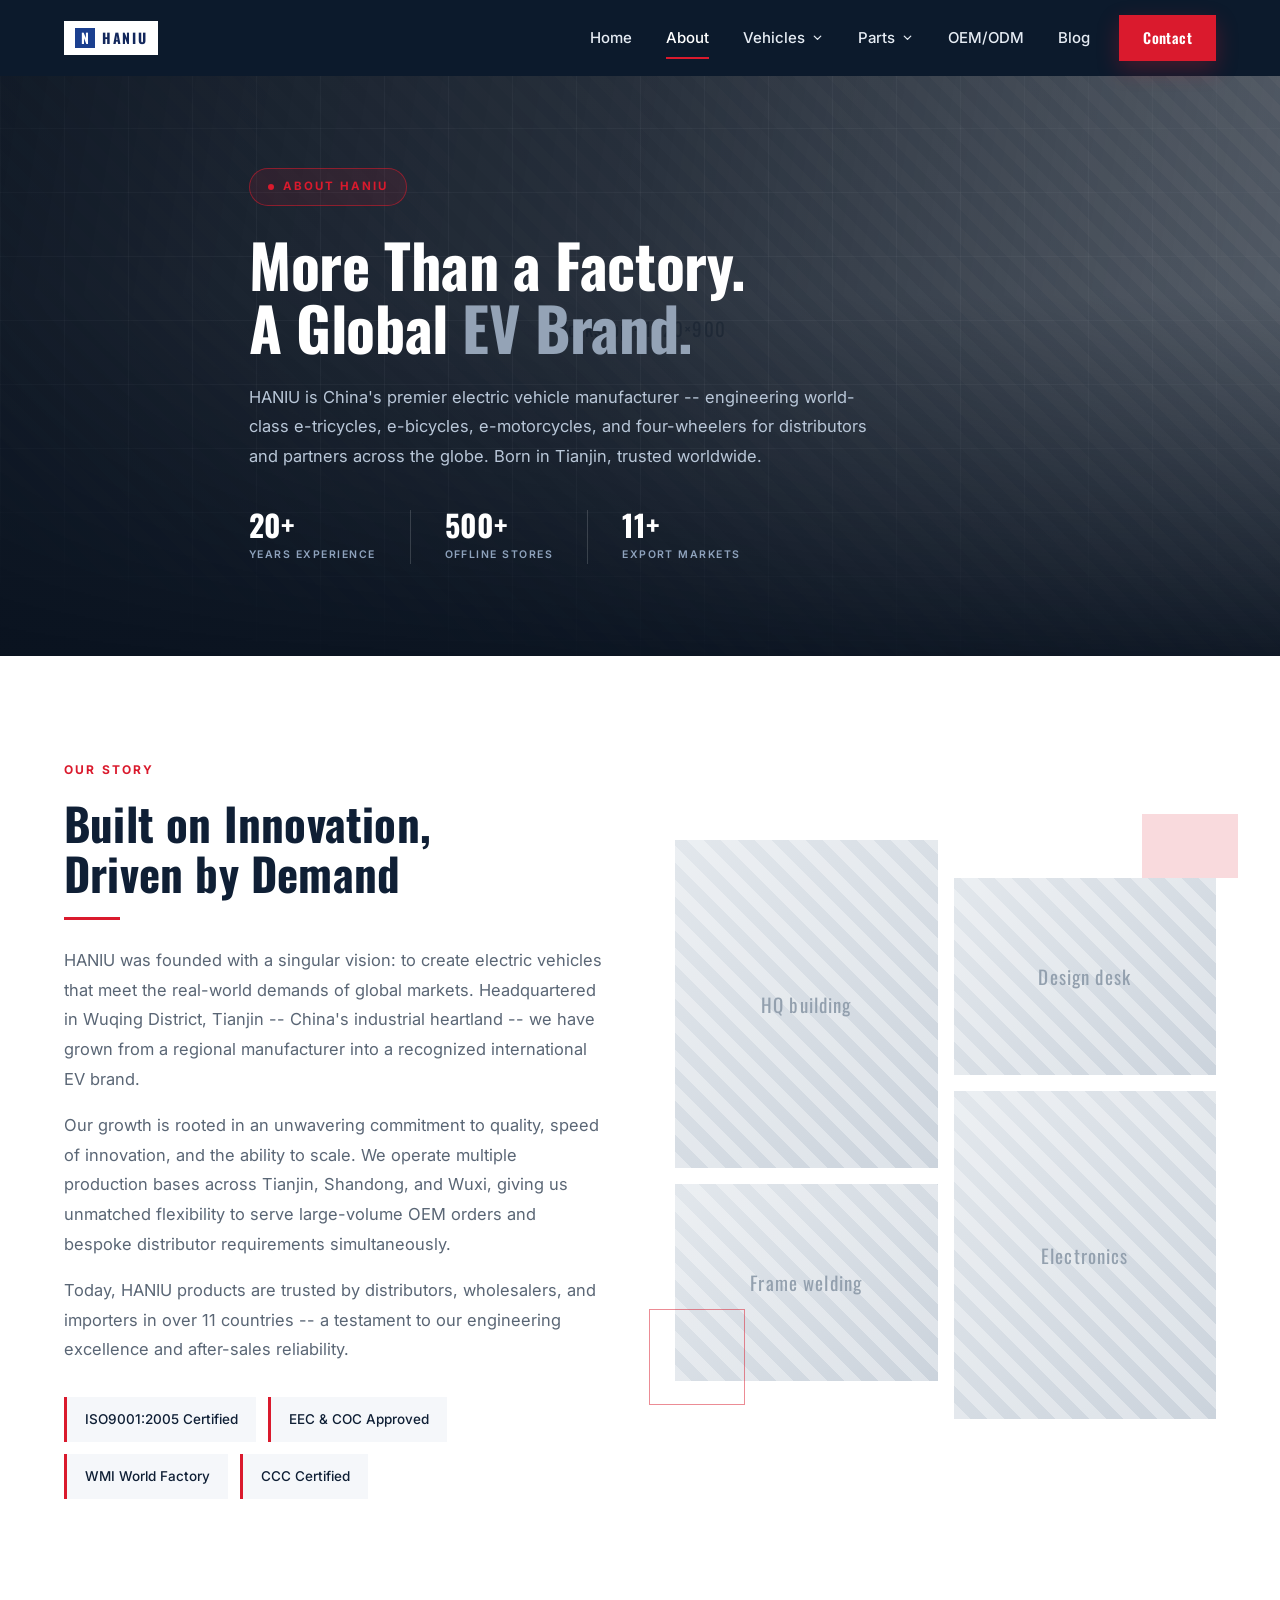
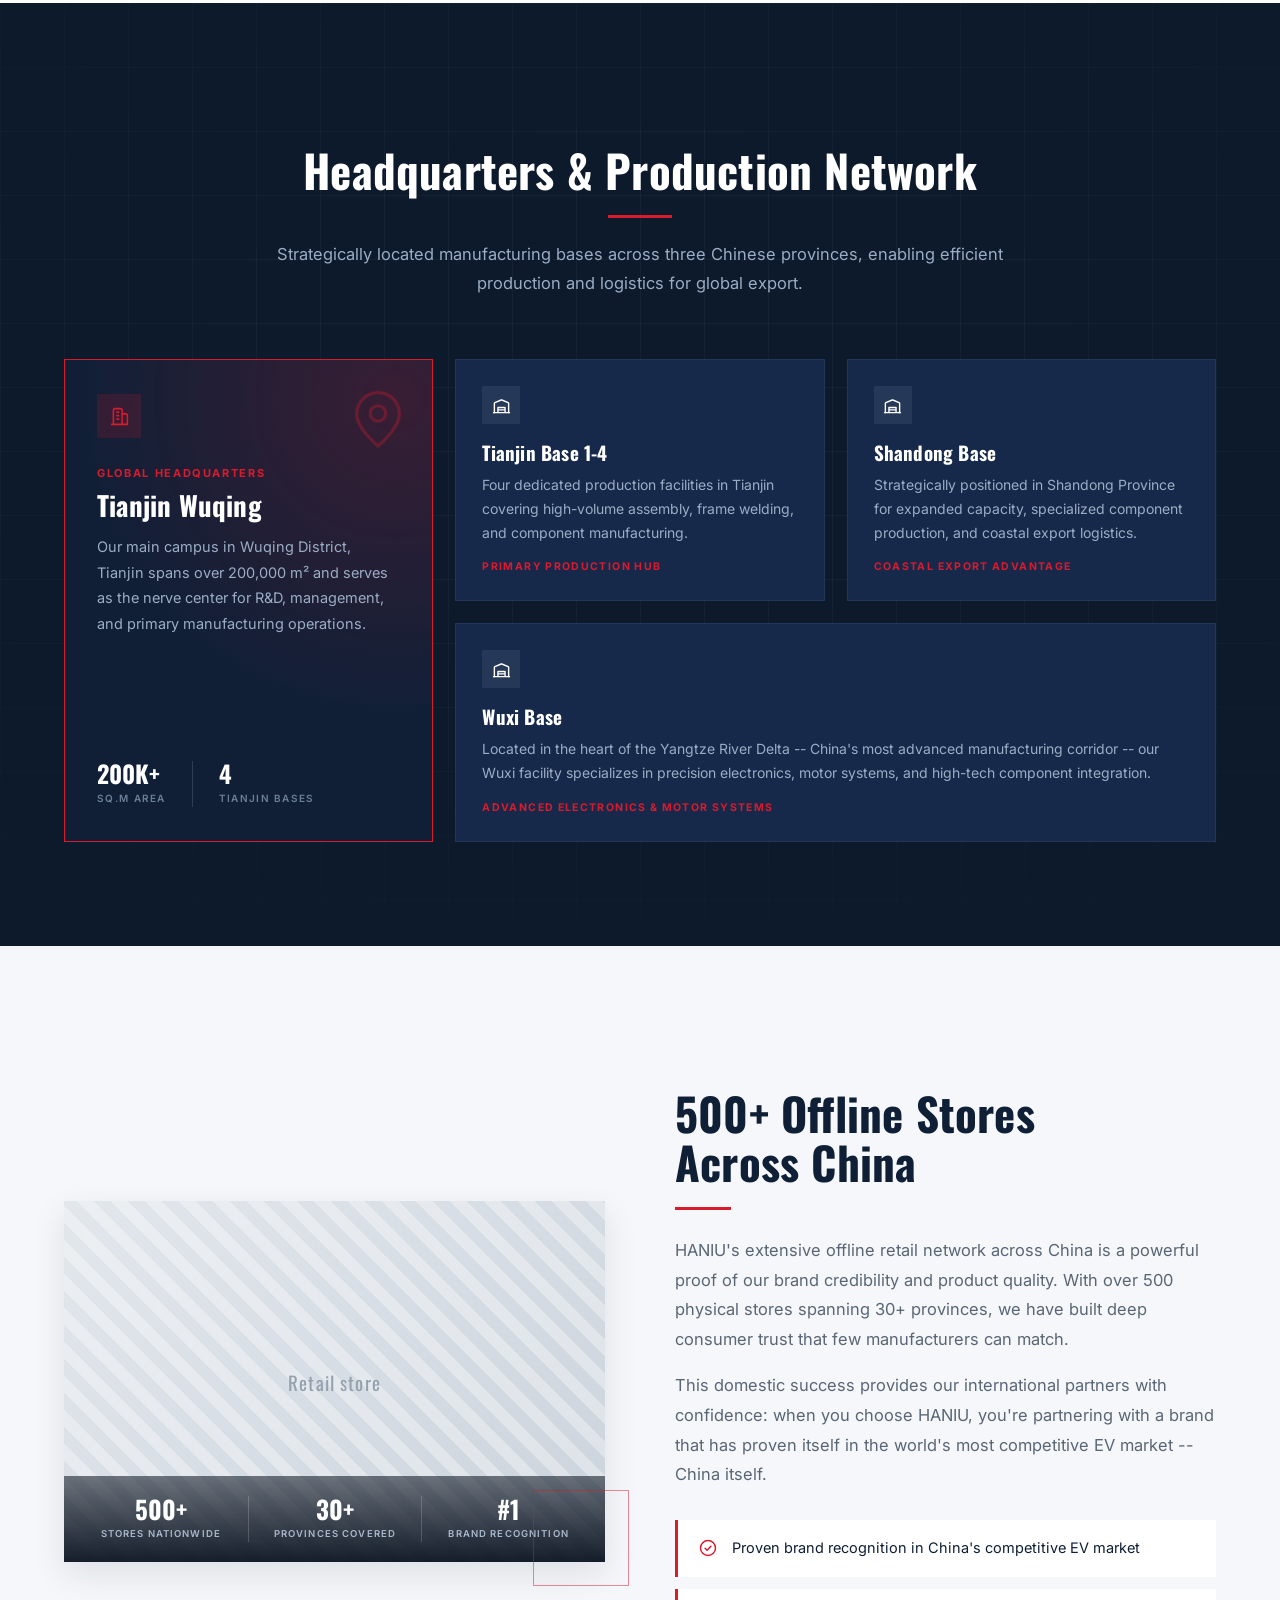
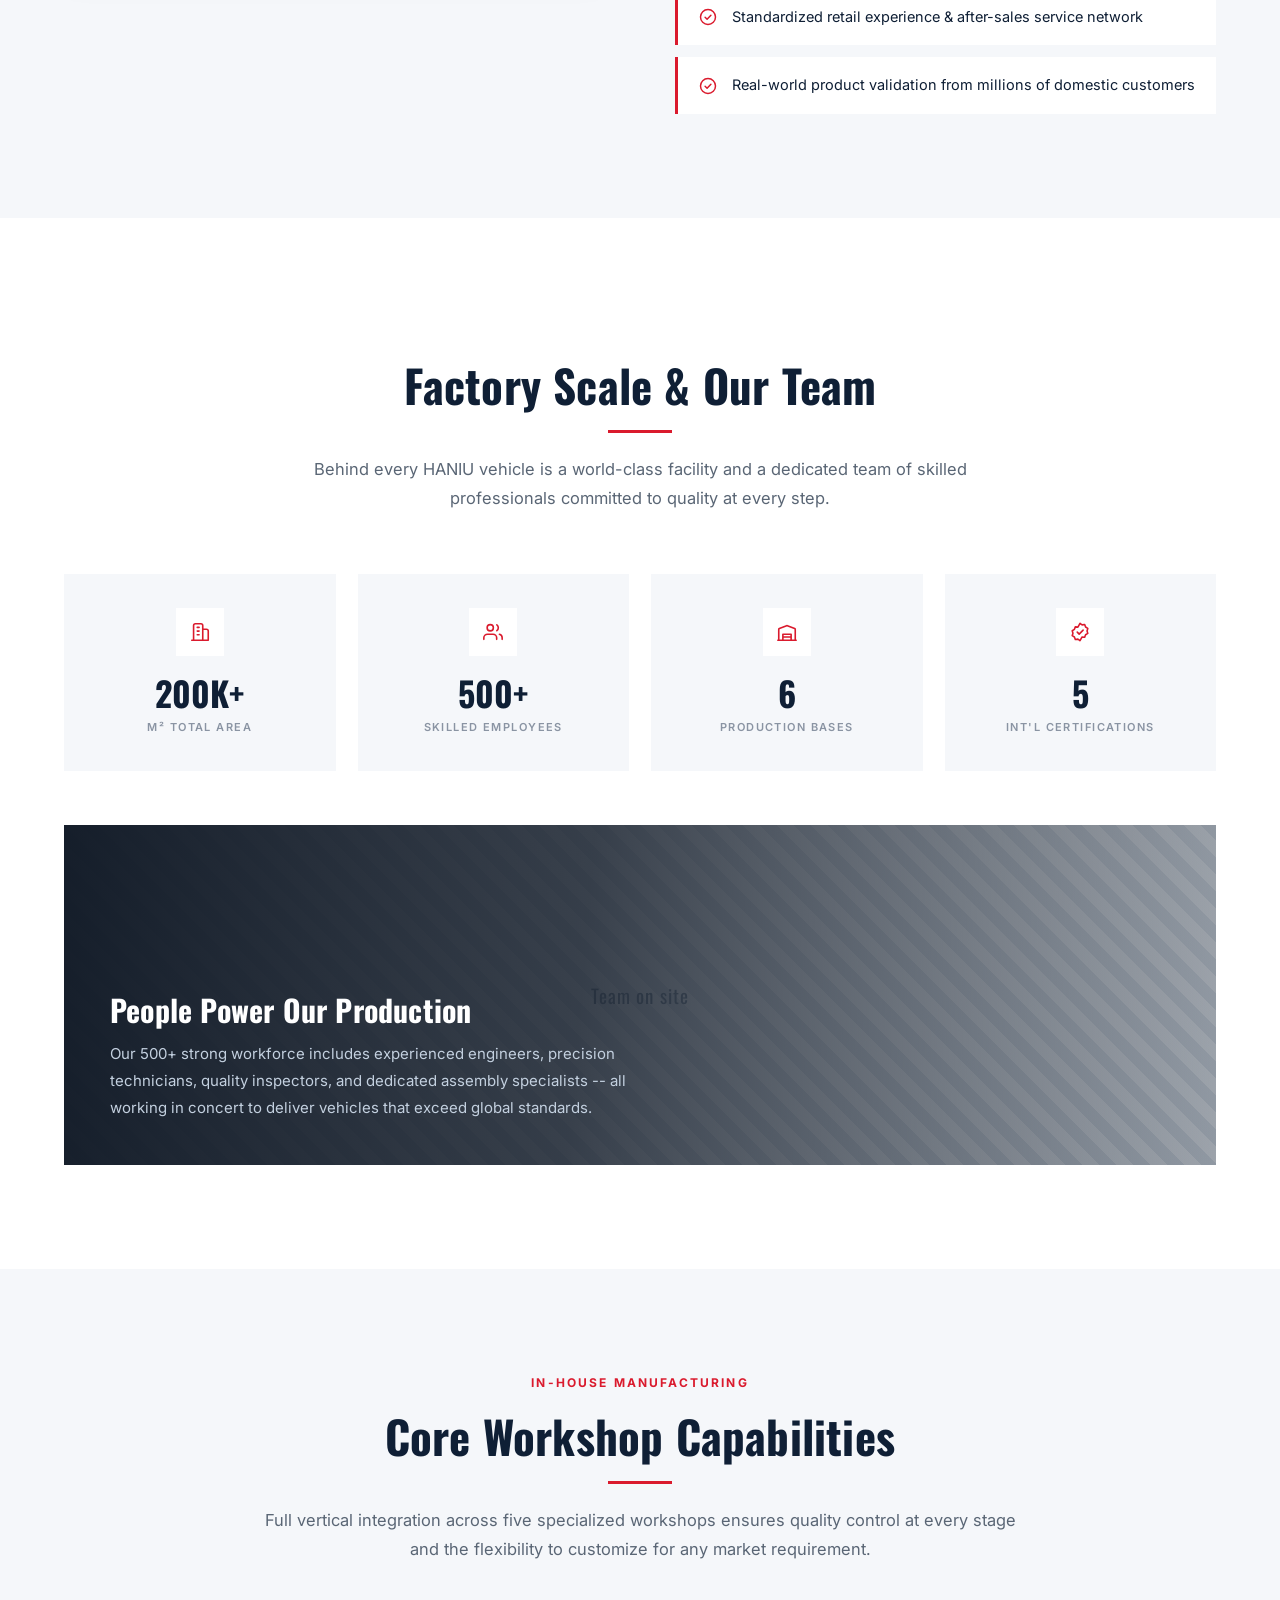
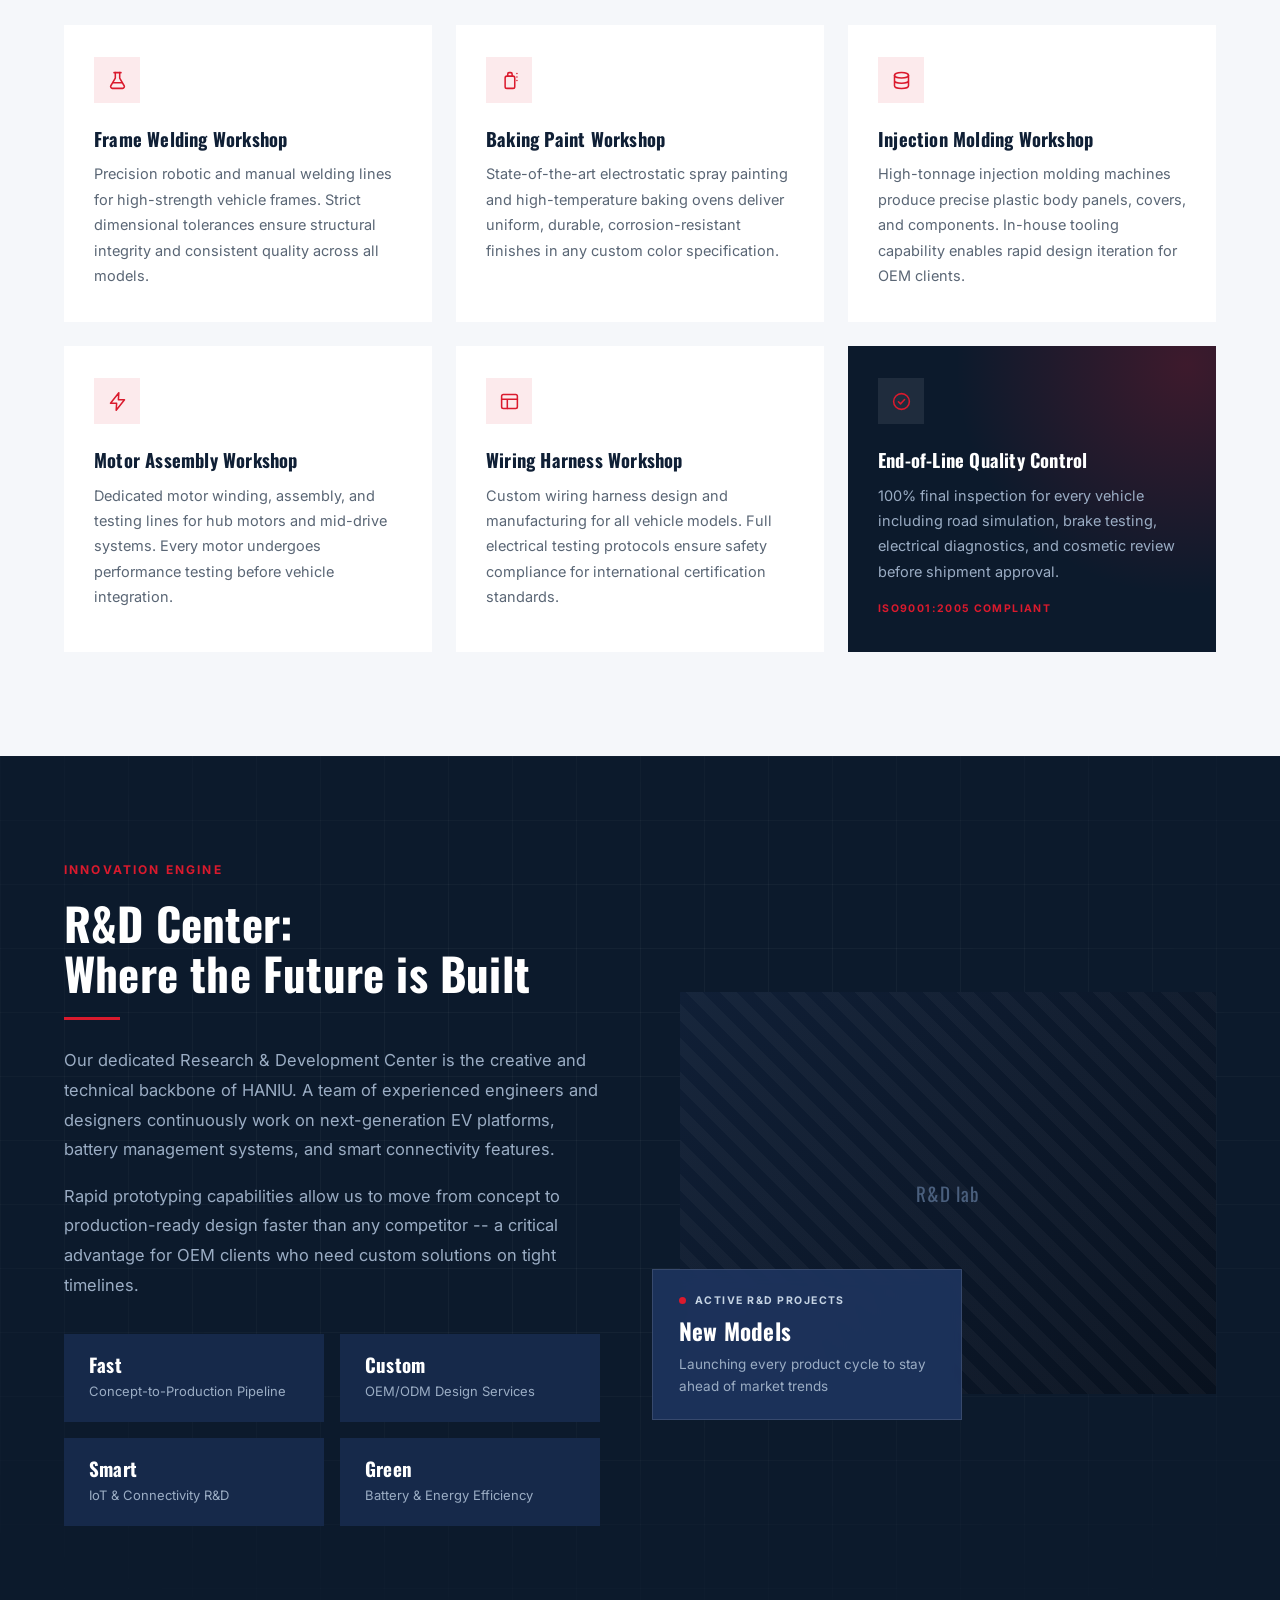
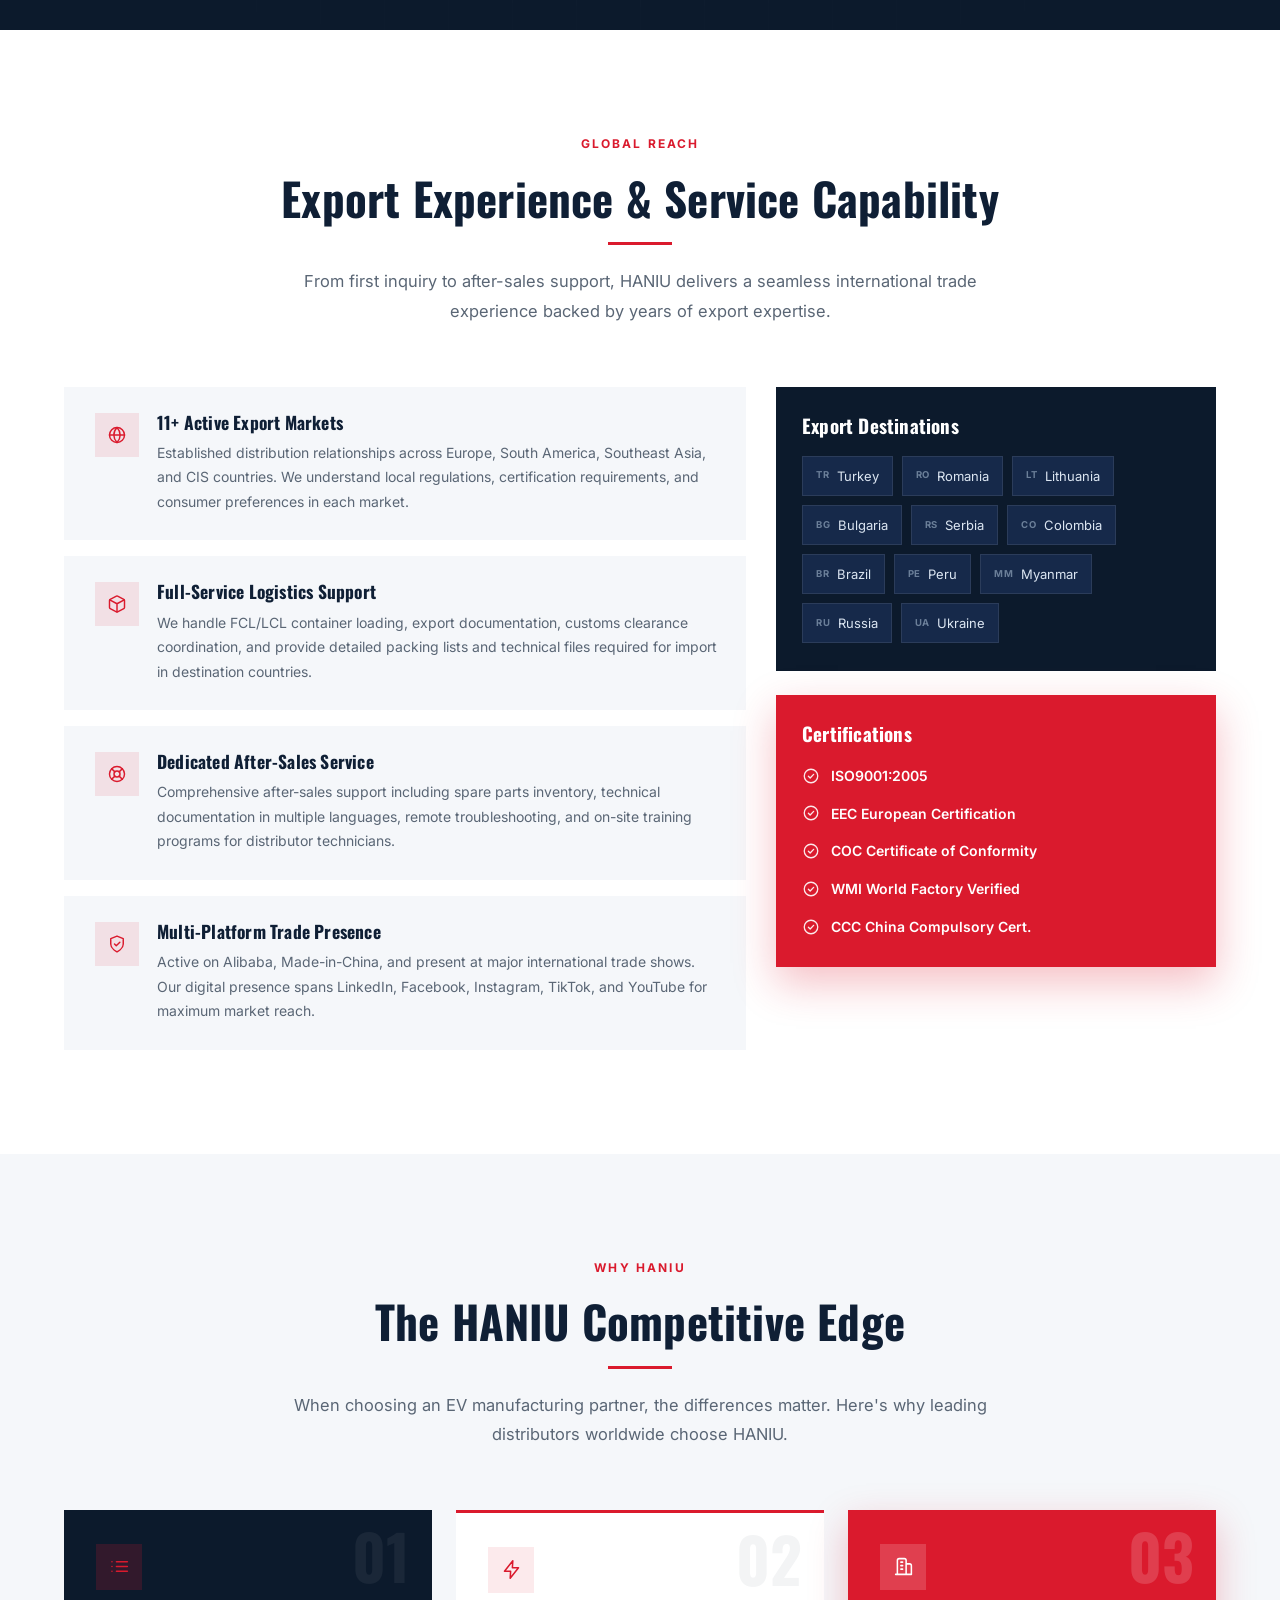
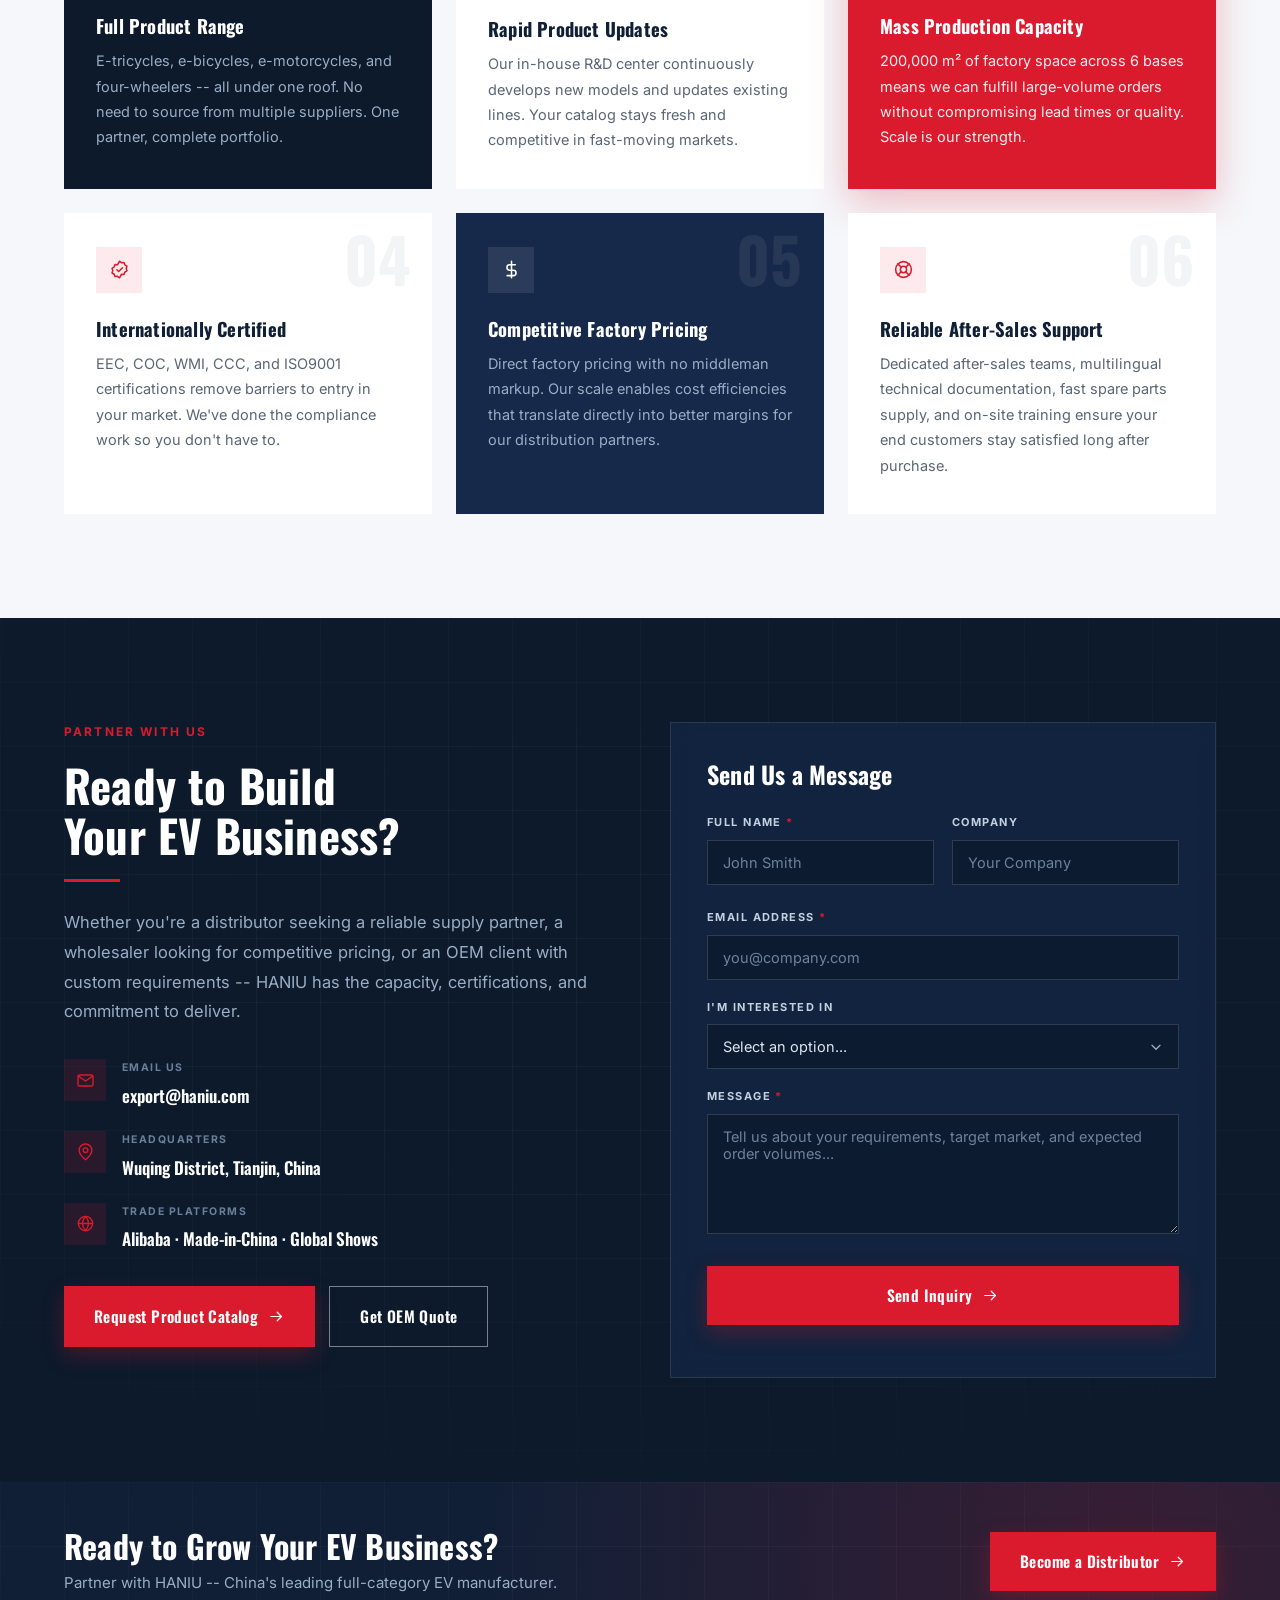
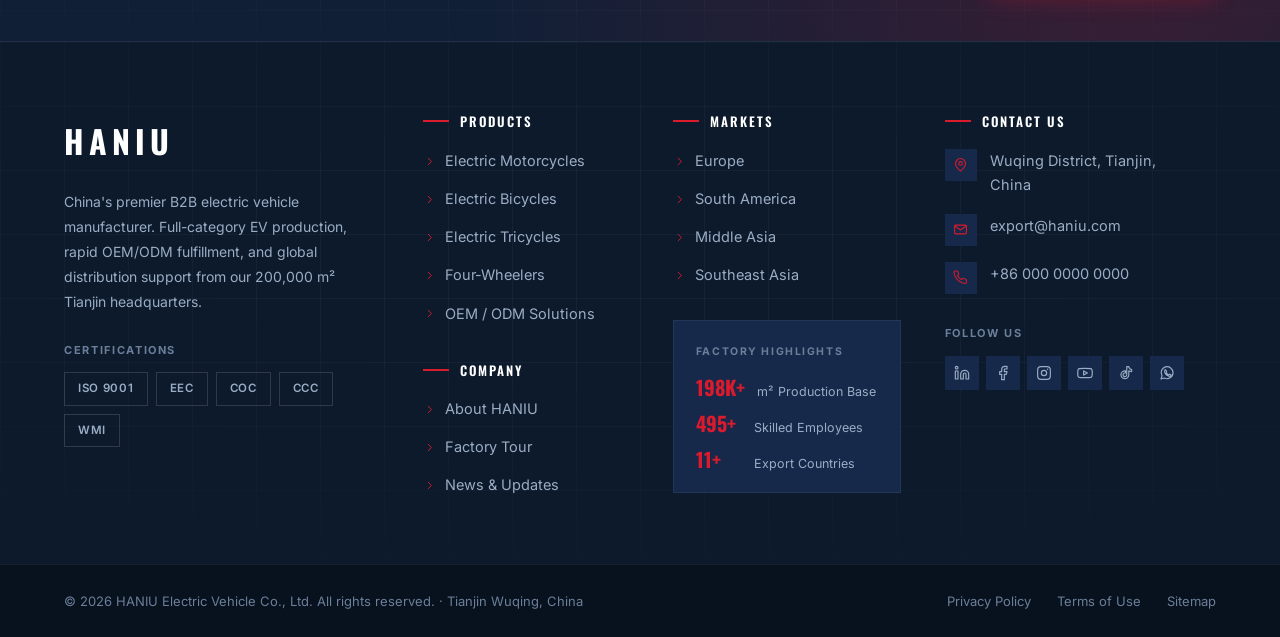
==== about-us.html @ 76b6b8aa "Add About page and link it from the home page Builds about-us.html from the reference: compact page " ====
<!DOCTYPE html>
<html lang="en">
<head>
<meta charset="UTF-8">
<meta name="viewport" content="width=device-width, initial-scale=1.0">
<title>About | HANIU Electric Tricycles &amp; Ebicycles Factory in China</title>
<meta name="description" content="HANIU is China's premier electric vehicle manufacturer — 200,000m² Tianjin headquarters, six production bases, 500+ offline stores and export to 11+ countries.">
<link rel="preconnect" href="https://fonts.googleapis.com">
<link rel="preconnect" href="https://fonts.gstatic.com" crossorigin>
<link href="https://fonts.googleapis.com/css2?family=Oswald:wght@400;500;600;700&family=Inter:wght@400;500;600;700&display=swap" rel="stylesheet">
<link rel="stylesheet" href="assets/css/style.css">
<link rel="stylesheet" href="assets/css/about.css">
</head>
<body>

<!-- ============================================================
     SVG ICON SPRITE  (kept identical to index.html)
     ============================================================ -->
<svg class="svg-sprite" aria-hidden="true" focusable="false">
  <defs>
    <symbol id="i-building" viewBox="0 0 24 24"><path d="M3 21h18M5 21V5a2 2 0 0 1 2-2h6a2 2 0 0 1 2 2v16M15 21V9h4a2 2 0 0 1 2 2v10M9 7h2M9 11h2M9 15h2"/></symbol>
    <symbol id="i-globe" viewBox="0 0 24 24"><circle cx="12" cy="12" r="9"/><path d="M3 12h18M12 3c2.5 2.7 3.8 5.8 3.8 9S14.5 18.3 12 21c-2.5-2.7-3.8-5.8-3.8-9S9.5 5.7 12 3z"/></symbol>
    <symbol id="i-check-badge" viewBox="0 0 24 24"><path d="M12 2.5l2.3 1.7 2.8-.3 1 2.7 2.4 1.5-.8 2.7.8 2.7-2.4 1.5-1 2.7-2.8-.3L12 21.5l-2.3-1.7-2.8.3-1-2.7L3.5 16l.8-2.7-.8-2.7 2.4-1.5 1-2.7 2.8.3z"/><path d="M9 12.2l2.1 2.1L15.4 10"/></symbol>
    <symbol id="i-users" viewBox="0 0 24 24"><path d="M16 20v-1.6a4 4 0 0 0-4-4H6a4 4 0 0 0-4 4V20"/><circle cx="9" cy="7.4" r="3.4"/><path d="M22 20v-1.6a4 4 0 0 0-3-3.9M16.2 4.2a4 4 0 0 1 0 6.4"/></symbol>
    <symbol id="i-pin" viewBox="0 0 24 24"><path d="M20 10.5c0 5.5-8 12-8 12s-8-6.5-8-12a8 8 0 1 1 16 0z"/><circle cx="12" cy="10.3" r="2.9"/></symbol>
    <symbol id="i-cart" viewBox="0 0 24 24"><circle cx="9" cy="20" r="1.4"/><circle cx="18" cy="20" r="1.4"/><path d="M2 3h3l2.6 12.1a2 2 0 0 0 2 1.6h8.2a2 2 0 0 0 2-1.55L21.5 8H6"/></symbol>
    <symbol id="i-check-circle" viewBox="0 0 24 24"><circle cx="12" cy="12" r="9"/><path d="M8.5 12.3l2.4 2.4 4.6-4.9"/></symbol>
    <symbol id="i-arrow-right" viewBox="0 0 24 24"><path d="M4 12h15M13 6l6 6-6 6"/></symbol>
    <symbol id="i-arrow-up" viewBox="0 0 24 24"><path d="M12 20V5M6 11l6-6 6 6"/></symbol>
    <symbol id="i-chevron-down" viewBox="0 0 24 24"><path d="M6 9.5l6 6 6-6"/></symbol>
    <symbol id="i-chevron-right" viewBox="0 0 24 24"><path d="M9.5 6l6 6-6 6"/></symbol>
    <symbol id="i-sliders" viewBox="0 0 24 24"><path d="M6 21V15M6 11V3M12 21v-9M12 8V3M18 21v-5M18 12V3M3 15h6M9 8h6M15 16h6"/></symbol>
    <symbol id="i-spray" viewBox="0 0 24 24"><path d="M9 21h7a2 2 0 0 0 2-2V9a2 2 0 0 0-2-2H9a2 2 0 0 0-2 2v10a2 2 0 0 0 2 2zM10 7V4.5A1.5 1.5 0 0 1 11.5 3h2A1.5 1.5 0 0 1 15 4.5V7"/><path d="M20.5 4v.01M20.5 8v.01M20.5 12v.01"/></symbol>
    <symbol id="i-flask" viewBox="0 0 24 24"><path d="M9.5 3v6.2L4.4 18a2 2 0 0 0 1.7 3h11.8a2 2 0 0 0 1.7-3l-5.1-8.8V3"/><path d="M8 3h8M7 14.5h10"/></symbol>
    <symbol id="i-gear" viewBox="0 0 24 24"><circle cx="12" cy="12" r="3.2"/><path d="M19.4 14.5a1.7 1.7 0 0 0 .34 1.87l.06.06a2 2 0 1 1-2.83 2.83l-.06-.06a1.7 1.7 0 0 0-1.87-.34 1.7 1.7 0 0 0-1 1.56V21a2 2 0 1 1-4 0v-.1a1.7 1.7 0 0 0-1.1-1.55 1.7 1.7 0 0 0-1.87.34l-.06.06a2 2 0 1 1-2.83-2.83l.06-.06a1.7 1.7 0 0 0 .34-1.87 1.7 1.7 0 0 0-1.56-1H3a2 2 0 1 1 0-4h.1a1.7 1.7 0 0 0 1.55-1.1 1.7 1.7 0 0 0-.34-1.87l-.06-.06a2 2 0 1 1 2.83-2.83l.06.06a1.7 1.7 0 0 0 1.87.34H9a1.7 1.7 0 0 0 1-1.56V3a2 2 0 1 1 4 0v.1a1.7 1.7 0 0 0 1 1.56 1.7 1.7 0 0 0 1.87-.34l.06-.06a2 2 0 1 1 2.83 2.83l-.06.06a1.7 1.7 0 0 0-.34 1.87V9a1.7 1.7 0 0 0 1.56 1H21a2 2 0 1 1 0 4h-.1a1.7 1.7 0 0 0-1.5 1.1z"/></symbol>
    <symbol id="i-bolt" viewBox="0 0 24 24"><path d="M13.5 2L4 14h7l-.5 8L20 10h-7l.5-8z"/></symbol>
    <symbol id="i-grid" viewBox="0 0 24 24"><rect x="3" y="3" width="7.5" height="7.5" rx="1.5"/><rect x="13.5" y="3" width="7.5" height="7.5" rx="1.5"/><rect x="3" y="13.5" width="7.5" height="7.5" rx="1.5"/><rect x="13.5" y="13.5" width="7.5" height="7.5" rx="1.5"/></symbol>
    <symbol id="i-lifebuoy" viewBox="0 0 24 24"><circle cx="12" cy="12" r="9"/><circle cx="12" cy="12" r="3.6"/><path d="M5.6 5.6l3.85 3.85M14.55 14.55l3.85 3.85M18.4 5.6l-3.85 3.85M9.45 14.55L5.6 18.4"/></symbol>
    <symbol id="i-mail" viewBox="0 0 24 24"><rect x="2.5" y="5" width="19" height="14" rx="2"/><path d="M3 6.5l9 6.2 9-6.2"/></symbol>
    <symbol id="i-phone" viewBox="0 0 24 24"><path d="M21.5 16.9v2.6a2 2 0 0 1-2.2 2 19.8 19.8 0 0 1-8.6-3.1 19.4 19.4 0 0 1-6-6A19.8 19.8 0 0 1 1.6 3.7 2 2 0 0 1 3.6 1.5h2.6a2 2 0 0 1 2 1.7c.13.96.36 1.9.7 2.8a2 2 0 0 1-.45 2.1L7.3 9.3a16 16 0 0 0 6 6l1.2-1.15a2 2 0 0 1 2.1-.45c.9.34 1.84.57 2.8.7a2 2 0 0 1 1.7 2.05z"/></symbol>
    <symbol id="i-clock" viewBox="0 0 24 24"><circle cx="12" cy="12" r="9"/><path d="M12 7v5.2l3.3 2"/></symbol>
    <symbol id="i-menu" viewBox="0 0 24 24"><path d="M3 6h18M3 12h18M3 18h18"/></symbol>
    <symbol id="i-warehouse" viewBox="0 0 24 24"><path d="M3 21V9.2a1 1 0 0 1 .62-.93l8-3.2a1 1 0 0 1 .76 0l8 3.2a1 1 0 0 1 .62.93V21"/><path d="M2 21h20M7.5 21v-6.5h9V21M7.5 17.5h9"/></symbol>
    <symbol id="i-box" viewBox="0 0 24 24"><path d="M21 7.9v8.2a1.6 1.6 0 0 1-.85 1.42l-7.4 3.9a1.6 1.6 0 0 1-1.5 0l-7.4-3.9A1.6 1.6 0 0 1 3 16.1V7.9a1.6 1.6 0 0 1 .85-1.42l7.4-3.9a1.6 1.6 0 0 1 1.5 0l7.4 3.9A1.6 1.6 0 0 1 21 7.9z"/><path d="M3.3 7.1L12 11.7l8.7-4.6M12 21.3V11.7"/></symbol>
    <symbol id="i-shield" viewBox="0 0 24 24"><path d="M12 21.5s7.5-3.6 7.5-9.5V5.6L12 2.5 4.5 5.6V12c0 5.9 7.5 9.5 7.5 9.5z"/><path d="M9 12l2.1 2.1L15.4 9.8"/></symbol>
    <symbol id="i-dollar" viewBox="0 0 24 24"><path d="M12 2.5v19M16.4 6.6H9.9a3.1 3.1 0 0 0 0 6.2h4.2a3.1 3.1 0 0 1 0 6.2H7"/></symbol>
    <symbol id="i-list" viewBox="0 0 24 24"><path d="M8.5 6.5H21M8.5 12H21M8.5 17.5H21M3.4 6.5h.01M3.4 12h.01M3.4 17.5h.01"/></symbol>
    <symbol id="i-cylinder" viewBox="0 0 24 24"><ellipse cx="12" cy="6" rx="8" ry="3.2"/><path d="M4 6v12c0 1.77 3.58 3.2 8 3.2s8-1.43 8-3.2V6M4 12c0 1.77 3.58 3.2 8 3.2s8-1.43 8-3.2"/></symbol>
    <symbol id="i-table" viewBox="0 0 24 24"><rect x="3" y="4" width="18" height="16" rx="2"/><path d="M3 9.5h18M9.5 9.5V20"/></symbol>
    <symbol id="i-linkedin" viewBox="0 0 24 24"><path d="M16 8a6 6 0 0 1 6 6v7h-4v-7a2 2 0 0 0-4 0v7h-4v-7a6 6 0 0 1 6-6z"/><rect x="2" y="9" width="4" height="12"/><circle cx="4" cy="4" r="2"/></symbol>
    <symbol id="i-facebook" viewBox="0 0 24 24"><path d="M18 2h-3a5 5 0 0 0-5 5v3H7v4h3v8h4v-8h3l1-4h-4V7a1 1 0 0 1 1-1h3z"/></symbol>
    <symbol id="i-instagram" viewBox="0 0 24 24"><rect x="2.5" y="2.5" width="19" height="19" rx="5"/><circle cx="12" cy="12" r="4"/><circle cx="17.5" cy="6.5" r="1.1" fill="currentColor" stroke="none"/></symbol>
    <symbol id="i-youtube" viewBox="0 0 24 24"><path d="M22.5 7.4a2.8 2.8 0 0 0-2-2C18.8 5 12 5 12 5s-6.8 0-8.5.4a2.8 2.8 0 0 0-2 2A29 29 0 0 0 1.1 12a29 29 0 0 0 .4 4.6 2.8 2.8 0 0 0 2 2C5.2 19 12 19 12 19s6.8 0 8.5-.4a2.8 2.8 0 0 0 2-2 29 29 0 0 0 .4-4.6 29 29 0 0 0-.4-4.6z"/><path d="M9.9 15.1l5.7-3.1-5.7-3.1z"/></symbol>
    <symbol id="i-tiktok" viewBox="0 0 24 24"><path d="M16.2 2.5c.4 2.5 1.9 4 4.3 4.2v3.1c-1.5.15-2.9-.25-4.3-1.05v5.9a5.9 5.9 0 1 1-5.05-5.85v3.2a2.75 2.75 0 1 0 1.95 2.65V2.5z"/></symbol>
    <symbol id="i-whatsapp" viewBox="0 0 24 24"><path d="M21 11.6a8.9 8.9 0 0 1-13.1 7.85L3 21l1.6-4.75A8.9 8.9 0 1 1 21 11.6z"/><path d="M8.9 8.1c.2-.45.42-.46.6-.47h.5c.17 0 .4-.06.62.47l.85 2.05c.07.17.12.37 0 .57l-.4.6c-.1.13-.2.28-.09.48a7.1 7.1 0 0 0 3.3 2.87c.22.1.36.09.5-.05l.6-.7c.16-.2.32-.16.53-.09l1.9.9c.22.1.37.16.42.25.06.1.06.5-.13 1a2.3 2.3 0 0 1-1.55 1.1c-.4.04-.78.2-2.65-.55a9.4 9.4 0 0 1-4.5-3.98c-.32-.53-.98-1.7-.98-3.25a3.6 3.6 0 0 1 .96-2.4z"/></symbol>
  </defs>
</svg>

<a class="skip-link" href="#main">Skip to content</a>

<!-- ============================================================
     HEADER / MENU
     ============================================================ -->
<header class="site-header" id="siteHeader">
  <div class="container header__inner">

    <a href="index.html" class="brand" aria-label="HANIU — home">
      <span class="brand__mark">
        <span class="brand__n">N</span>
        <span class="brand__word">HANIU</span>
      </span>
    </a>

    <nav class="nav" id="primaryNav" aria-label="Primary">
      <ul class="nav__list">
        <li class="nav__item"><a class="nav__link" href="index.html">Home</a></li>
        <li class="nav__item"><a class="nav__link is-active" href="about-us.html" aria-current="page">About</a></li>

        <li class="nav__item has-dropdown">
          <button class="nav__link nav__toggle" aria-expanded="false" aria-haspopup="true">
            Vehicles <svg class="nav__caret"><use href="#i-chevron-down"/></svg>
          </button>
          <div class="dropdown">
            <ul class="dropdown__list">
              <li><a href="index.html#portfolio"><span class="dropdown__dot"></span>Electric Tricycles<small>Cargo &amp; utility</small></a></li>
              <li><a href="index.html#portfolio"><span class="dropdown__dot"></span>Electric Bicycles<small>Urban mobility</small></a></li>
              <li><a href="index.html#portfolio"><span class="dropdown__dot"></span>Electric Motorcycles<small>High performance</small></a></li>
              <li><a href="index.html#portfolio"><span class="dropdown__dot"></span>Four-Wheelers<small>Leisure &amp; transport</small></a></li>
              <li><a href="index.html#models" class="dropdown__all">View all products <svg><use href="#i-arrow-right"/></svg></a></li>
            </ul>
          </div>
        </li>

        <li class="nav__item has-dropdown">
          <button class="nav__link nav__toggle" aria-expanded="false" aria-haspopup="true">
            Parts <svg class="nav__caret"><use href="#i-chevron-down"/></svg>
          </button>
          <div class="dropdown">
            <ul class="dropdown__list">
              <li><a href="#workshops"><span class="dropdown__dot"></span>Motors &amp; Controllers<small>Wuxi powertrain base</small></a></li>
              <li><a href="#workshops"><span class="dropdown__dot"></span>Batteries &amp; Chargers<small>Lithium &amp; lead-acid</small></a></li>
              <li><a href="#workshops"><span class="dropdown__dot"></span>Frames &amp; Body Parts<small>In-house welding</small></a></li>
              <li><a href="#workshops"><span class="dropdown__dot"></span>Wiring Harness<small>Custom looms</small></a></li>
              <li><a href="#inquiry" class="dropdown__all">Request spare parts list <svg><use href="#i-arrow-right"/></svg></a></li>
            </ul>
          </div>
        </li>

        <li class="nav__item"><a class="nav__link" href="index.html#oem">OEM/ODM</a></li>
        <li class="nav__item"><a class="nav__link" href="index.html#models">Blog</a></li>
        <li class="nav__item nav__item--cta"><a class="btn btn--red btn--sm" href="#inquiry">Contact</a></li>
      </ul>
    </nav>

    <button class="burger" id="burger" aria-label="Open menu" aria-expanded="false" aria-controls="primaryNav">
      <span></span><span></span><span></span>
    </button>

  </div>
  <span class="header__progress" id="headerProgress"></span>
</header>
<div class="nav-scrim" id="navScrim"></div>

<main id="main">

<!-- ============================================================
     PAGE HERO
     ============================================================ -->
<section class="page-hero">
  <div class="page-hero__bg" id="heroBg">
    <div class="media media--fill" data-label="Workshop · 1920×900">
      <img src="assets/images/about-hero.jpg" alt="HANIU technicians on the production line">
    </div>
  </div>
  <div class="page-hero__scrim"></div>
  <div class="grid-texture"></div>

  <div class="container page-hero__inner">
    <span class="pill" data-reveal><i></i>ABOUT HANIU</span>
    <h1 class="page-hero__title">
      <span data-reveal data-reveal-delay="80">More Than a Factory.</span>
      <span data-reveal data-reveal-delay="160">A Global <em>EV Brand.</em></span>
    </h1>
    <p class="page-hero__lead" data-reveal data-reveal-delay="240">
      HANIU is China's premier electric vehicle manufacturer -- engineering world-class e-tricycles,
      e-bicycles, e-motorcycles, and four-wheelers for distributors and partners across the globe.
      Born in Tianjin, trusted worldwide.
    </p>

    <div class="hero-stats" data-reveal data-reveal-delay="320">
      <div class="hero-stat"><p class="hero-stat__num" data-count="20" data-suffix="+">0</p><p class="hero-stat__label">YEARS EXPERIENCE</p></div>
      <div class="hero-stat"><p class="hero-stat__num" data-count="500" data-suffix="+">0</p><p class="hero-stat__label">OFFLINE STORES</p></div>
      <div class="hero-stat"><p class="hero-stat__num" data-count="11" data-suffix="+">0</p><p class="hero-stat__label">EXPORT MARKETS</p></div>
    </div>
  </div>
</section>

<!-- ============================================================
     OUR STORY
     ============================================================ -->
<section class="section" id="story">
  <div class="container split">
    <div class="split__text">
      <p class="eyebrow" data-reveal>OUR STORY</p>
      <h2 class="h2" data-reveal data-reveal-delay="80">Built on Innovation,<br>Driven by Demand</h2>
      <span class="rule-red" data-reveal data-reveal-delay="120"></span>

      <p class="lead" data-reveal data-reveal-delay="160">
        HANIU was founded with a singular vision: to create electric vehicles that meet the
        real-world demands of global markets. Headquartered in Wuqing District, Tianjin -- China's
        industrial heartland -- we have grown from a regional manufacturer into a recognized
        international EV brand.
      </p>
      <p class="lead" data-reveal data-reveal-delay="200">
        Our growth is rooted in an unwavering commitment to quality, speed of innovation, and the
        ability to scale. We operate multiple production bases across Tianjin, Shandong, and Wuxi,
        giving us unmatched flexibility to serve large-volume OEM orders and bespoke distributor
        requirements simultaneously.
      </p>
      <p class="lead" data-reveal data-reveal-delay="240">
        Today, HANIU products are trusted by distributors, wholesalers, and importers in over 11
        countries -- a testament to our engineering excellence and after-sales reliability.
      </p>

      <ul class="cred-chips" data-reveal data-reveal-delay="280">
        <li>ISO9001:2005 Certified</li>
        <li>EEC &amp; COC Approved</li>
        <li>WMI World Factory</li>
        <li>CCC Certified</li>
      </ul>
    </div>

    <div class="split__visual" data-reveal data-reveal-delay="160">
      <span class="deco-fill"></span>
      <div class="collage">
        <div class="collage__col">
          <div class="media media--zoom collage__a" data-label="HQ building"><img src="assets/images/story-hq.jpg" alt="HANIU headquarters building"></div>
          <div class="media media--zoom collage__c" data-label="Frame welding"><img src="assets/images/story-welding.jpg" alt="Welder working on a vehicle frame"></div>
          <span class="deco-outline"></span>
        </div>
        <div class="collage__col collage__col--drop">
          <div class="media media--zoom collage__b" data-label="Design desk"><img src="assets/images/story-design.jpg" alt="Engineer sketching a vehicle design"></div>
          <div class="media media--zoom collage__d" data-label="Electronics"><img src="assets/images/story-electronics.jpg" alt="EV controller circuit board"></div>
        </div>
      </div>
    </div>
  </div>
</section>

<!-- ============================================================
     HEADQUARTERS & PRODUCTION NETWORK
     ============================================================ -->
<section class="section section--dark" id="footprint">
  <div class="grid-texture"></div>
  <div class="container">
    <header class="sec-head">
      <p class="eyebrow eyebrow--center" data-reveal>OUR FOOTPRINT</p>
      <h2 class="h2 h2--light" data-reveal data-reveal-delay="80">Headquarters &amp; Production Network</h2>
      <span class="sec-head__rule" data-reveal data-reveal-delay="120"></span>
      <p class="sec-head__sub sec-head__sub--light" data-reveal data-reveal-delay="160">
        Strategically located manufacturing bases across three Chinese provinces, enabling efficient
        production and logistics for global export.
      </p>
    </header>

    <div class="hq-grid">
      <article class="hq" data-reveal>
        <svg class="hq__ghost"><use href="#i-pin"/></svg>
        <span class="hq__icon"><svg><use href="#i-building"/></svg></span>
        <p class="hq__kicker">GLOBAL HEADQUARTERS</p>
        <h3 class="hq__title">Tianjin Wuqing</h3>
        <p class="hq__text">
          Our main campus in Wuqing District, Tianjin spans over 200,000 m² and serves as the nerve
          center for R&amp;D, management, and primary manufacturing operations.
        </p>
        <div class="hq__stats">
          <div><p class="hq__num" data-count="200" data-suffix="K+">0</p><p class="hq__label">SQ.M AREA</p></div>
          <div><p class="hq__num" data-count="4">0</p><p class="hq__label">TIANJIN BASES</p></div>
        </div>
      </article>

      <article class="base-card base-card--a" data-reveal data-reveal-delay="90">
        <span class="base-card__icon"><svg><use href="#i-warehouse"/></svg></span>
        <h3 class="base-card__title">Tianjin Base 1-4</h3>
        <p class="base-card__text">Four dedicated production facilities in Tianjin covering high-volume assembly, frame welding, and component manufacturing.</p>
        <p class="base-card__tag">PRIMARY PRODUCTION HUB</p>
      </article>

      <article class="base-card base-card--b" data-reveal data-reveal-delay="180">
        <span class="base-card__icon"><svg><use href="#i-warehouse"/></svg></span>
        <h3 class="base-card__title">Shandong Base</h3>
        <p class="base-card__text">Strategically positioned in Shandong Province for expanded capacity, specialized component production, and coastal export logistics.</p>
        <p class="base-card__tag">COASTAL EXPORT ADVANTAGE</p>
      </article>

      <article class="base-card base-card--wide" data-reveal data-reveal-delay="270">
        <span class="base-card__icon"><svg><use href="#i-warehouse"/></svg></span>
        <h3 class="base-card__title">Wuxi Base</h3>
        <p class="base-card__text">Located in the heart of the Yangtze River Delta -- China's most advanced manufacturing corridor -- our Wuxi facility specializes in precision electronics, motor systems, and high-tech component integration.</p>
        <p class="base-card__tag">ADVANCED ELECTRONICS &amp; MOTOR SYSTEMS</p>
      </article>
    </div>
  </div>
</section>

<!-- ============================================================
     DOMESTIC STRENGTH
     ============================================================ -->
<section class="section section--alt">
  <div class="container split">
    <div class="split__visual" data-reveal>
      <span class="deco-outline deco-outline--br"></span>
      <div class="shot">
        <div class="media media--3x2 media--zoom" data-label="Retail store"><img src="assets/images/retail-store.jpg" alt="HANIU retail store interior"></div>
        <div class="shot__bar">
          <div><p class="shot__num" data-count="500" data-suffix="+">0</p><p class="shot__label">STORES NATIONWIDE</p></div>
          <div><p class="shot__num" data-count="30" data-suffix="+">0</p><p class="shot__label">PROVINCES COVERED</p></div>
          <div><p class="shot__num">#1</p><p class="shot__label">BRAND RECOGNITION</p></div>
        </div>
      </div>
    </div>

    <div class="split__text">
      <p class="eyebrow" data-reveal>DOMESTIC STRENGTH</p>
      <h2 class="h2" data-reveal data-reveal-delay="80">500+ Offline Stores<br>Across China</h2>
      <span class="rule-red" data-reveal data-reveal-delay="120"></span>

      <p class="lead" data-reveal data-reveal-delay="160">
        HANIU's extensive offline retail network across China is a powerful proof of our brand
        credibility and product quality. With over 500 physical stores spanning 30+ provinces, we
        have built deep consumer trust that few manufacturers can match.
      </p>
      <p class="lead" data-reveal data-reveal-delay="200">
        This domestic success provides our international partners with confidence: when you choose
        HANIU, you're partnering with a brand that has proven itself in the world's most competitive
        EV market -- China itself.
      </p>

      <div class="checkrows">
        <div class="checkrow" data-reveal data-reveal-delay="240"><svg><use href="#i-check-circle"/></svg><p>Proven brand recognition in China's competitive EV market</p></div>
        <div class="checkrow" data-reveal data-reveal-delay="290"><svg><use href="#i-check-circle"/></svg><p>Standardized retail experience &amp; after-sales service network</p></div>
        <div class="checkrow" data-reveal data-reveal-delay="340"><svg><use href="#i-check-circle"/></svg><p>Real-world product validation from millions of domestic customers</p></div>
      </div>
    </div>
  </div>
</section>

<!-- ============================================================
     FACTORY SCALE & TEAM
     ============================================================ -->
<section class="section" id="team">
  <div class="container">
    <header class="sec-head">
      <p class="eyebrow eyebrow--center" data-reveal>SCALE &amp; PEOPLE</p>
      <h2 class="h2" data-reveal data-reveal-delay="80">Factory Scale &amp; Our Team</h2>
      <span class="sec-head__rule" data-reveal data-reveal-delay="120"></span>
      <p class="sec-head__sub" data-reveal data-reveal-delay="160">
        Behind every HANIU vehicle is a world-class facility and a dedicated team of skilled
        professionals committed to quality at every step.
      </p>
    </header>

    <div class="scale-grid">
      <div class="scale" data-reveal data-reveal-delay="0">
        <span class="scale__icon"><svg><use href="#i-building"/></svg></span>
        <p class="scale__num" data-count="200" data-suffix="K+">0</p>
        <p class="scale__label">M² TOTAL AREA</p>
      </div>
      <div class="scale" data-reveal data-reveal-delay="80">
        <span class="scale__icon"><svg><use href="#i-users"/></svg></span>
        <p class="scale__num" data-count="500" data-suffix="+">0</p>
        <p class="scale__label">SKILLED EMPLOYEES</p>
      </div>
      <div class="scale" data-reveal data-reveal-delay="160">
        <span class="scale__icon"><svg><use href="#i-warehouse"/></svg></span>
        <p class="scale__num" data-count="6">0</p>
        <p class="scale__label">PRODUCTION BASES</p>
      </div>
      <div class="scale" data-reveal data-reveal-delay="240">
        <span class="scale__icon"><svg><use href="#i-check-badge"/></svg></span>
        <p class="scale__num" data-count="5">0</p>
        <p class="scale__label">INT'L CERTIFICATIONS</p>
      </div>
    </div>

    <div class="banner" data-reveal>
      <div class="media media--fill media--zoom" data-label="Team on site"><img src="assets/images/team-banner.jpg" alt="HANIU production team at the Tianjin facility"></div>
      <div class="banner__scrim"></div>
      <div class="banner__body">
        <h3 class="banner__title">People Power Our Production</h3>
        <p class="banner__text">
          Our 500+ strong workforce includes experienced engineers, precision technicians, quality
          inspectors, and dedicated assembly specialists -- all working in concert to deliver
          vehicles that exceed global standards.
        </p>
      </div>
    </div>
  </div>
</section>

<!-- ============================================================
     CORE WORKSHOP CAPABILITIES
     ============================================================ -->
<section class="section section--alt" id="workshops">
  <div class="container">
    <header class="sec-head">
      <p class="eyebrow eyebrow--center" data-reveal>IN-HOUSE MANUFACTURING</p>
      <h2 class="h2" data-reveal data-reveal-delay="80">Core Workshop Capabilities</h2>
      <span class="sec-head__rule" data-reveal data-reveal-delay="120"></span>
      <p class="sec-head__sub" data-reveal data-reveal-delay="160">
        Full vertical integration across five specialized workshops ensures quality control at every
        stage and the flexibility to customize for any market requirement.
      </p>
    </header>

    <div class="shop-grid">
      <article class="shop" data-reveal data-reveal-delay="0">
        <span class="shop__icon"><svg><use href="#i-flask"/></svg></span>
        <h3 class="shop__title">Frame Welding Workshop</h3>
        <p class="shop__text">Precision robotic and manual welding lines for high-strength vehicle frames. Strict dimensional tolerances ensure structural integrity and consistent quality across all models.</p>
      </article>
      <article class="shop" data-reveal data-reveal-delay="80">
        <span class="shop__icon"><svg><use href="#i-spray"/></svg></span>
        <h3 class="shop__title">Baking Paint Workshop</h3>
        <p class="shop__text">State-of-the-art electrostatic spray painting and high-temperature baking ovens deliver uniform, durable, corrosion-resistant finishes in any custom color specification.</p>
      </article>
      <article class="shop" data-reveal data-reveal-delay="160">
        <span class="shop__icon"><svg><use href="#i-cylinder"/></svg></span>
        <h3 class="shop__title">Injection Molding Workshop</h3>
        <p class="shop__text">High-tonnage injection molding machines produce precise plastic body panels, covers, and components. In-house tooling capability enables rapid design iteration for OEM clients.</p>
      </article>
      <article class="shop" data-reveal data-reveal-delay="0">
        <span class="shop__icon"><svg><use href="#i-bolt"/></svg></span>
        <h3 class="shop__title">Motor Assembly Workshop</h3>
        <p class="shop__text">Dedicated motor winding, assembly, and testing lines for hub motors and mid-drive systems. Every motor undergoes performance testing before vehicle integration.</p>
      </article>
      <article class="shop" data-reveal data-reveal-delay="80">
        <span class="shop__icon"><svg><use href="#i-table"/></svg></span>
        <h3 class="shop__title">Wiring Harness Workshop</h3>
        <p class="shop__text">Custom wiring harness design and manufacturing for all vehicle models. Full electrical testing protocols ensure safety compliance for international certification standards.</p>
      </article>
      <article class="shop shop--dark" data-reveal data-reveal-delay="160">
        <span class="shop__icon"><svg><use href="#i-check-circle"/></svg></span>
        <h3 class="shop__title">End-of-Line Quality Control</h3>
        <p class="shop__text">100% final inspection for every vehicle including road simulation, brake testing, electrical diagnostics, and cosmetic review before shipment approval.</p>
        <p class="shop__tag">ISO9001:2005 COMPLIANT</p>
      </article>
    </div>
  </div>
</section>

<!-- ============================================================
     R&D CENTER
     ============================================================ -->
<section class="section section--dark" id="rd">
  <div class="grid-texture"></div>
  <div class="container split split--wide">
    <div class="split__text">
      <p class="eyebrow" data-reveal>INNOVATION ENGINE</p>
      <h2 class="h2 h2--light" data-reveal data-reveal-delay="80">R&amp;D Center:<br>Where the Future is Built</h2>
      <span class="rule-red" data-reveal data-reveal-delay="120"></span>

      <p class="lead lead--light" data-reveal data-reveal-delay="160">
        Our dedicated Research &amp; Development Center is the creative and technical backbone of
        HANIU. A team of experienced engineers and designers continuously work on next-generation EV
        platforms, battery management systems, and smart connectivity features.
      </p>
      <p class="lead lead--light" data-reveal data-reveal-delay="200">
        Rapid prototyping capabilities allow us to move from concept to production-ready design
        faster than any competitor -- a critical advantage for OEM clients who need custom solutions
        on tight timelines.
      </p>

      <div class="rd-tiles">
        <div class="rd-tile" data-reveal data-reveal-delay="240"><h3>Fast</h3><p>Concept-to-Production Pipeline</p></div>
        <div class="rd-tile" data-reveal data-reveal-delay="290"><h3>Custom</h3><p>OEM/ODM Design Services</p></div>
        <div class="rd-tile" data-reveal data-reveal-delay="340"><h3>Smart</h3><p>IoT &amp; Connectivity R&amp;D</p></div>
        <div class="rd-tile" data-reveal data-reveal-delay="390"><h3>Green</h3><p>Battery &amp; Energy Efficiency</p></div>
      </div>
    </div>

    <div class="split__visual" data-reveal data-reveal-delay="160">
      <div class="media media--4x3 media--zoom" data-label="R&amp;D lab"><img src="assets/images/rd-lab.jpg" alt="EV controller board under development"></div>
      <div class="float-card">
        <p class="float-card__kicker"><i></i>ACTIVE R&amp;D PROJECTS</p>
        <h3 class="float-card__title">New Models</h3>
        <p class="float-card__text">Launching every product cycle to stay ahead of market trends</p>
      </div>
    </div>
  </div>
</section>

<!-- ============================================================
     EXPORT EXPERIENCE
     ============================================================ -->
<section class="section" id="export">
  <div class="container">
    <header class="sec-head">
      <p class="eyebrow eyebrow--center" data-reveal>GLOBAL REACH</p>
      <h2 class="h2" data-reveal data-reveal-delay="80">Export Experience &amp; Service Capability</h2>
      <span class="sec-head__rule" data-reveal data-reveal-delay="120"></span>
      <p class="sec-head__sub" data-reveal data-reveal-delay="160">
        From first inquiry to after-sales support, HANIU delivers a seamless international trade
        experience backed by years of export expertise.
      </p>
    </header>

    <div class="export">
      <div class="export__list">
        <article class="xfeat" data-reveal data-reveal-delay="0">
          <span class="xfeat__icon"><svg><use href="#i-globe"/></svg></span>
          <div>
            <h3 class="xfeat__title">11+ Active Export Markets</h3>
            <p class="xfeat__text">Established distribution relationships across Europe, South America, Southeast Asia, and CIS countries. We understand local regulations, certification requirements, and consumer preferences in each market.</p>
          </div>
        </article>
        <article class="xfeat" data-reveal data-reveal-delay="80">
          <span class="xfeat__icon"><svg><use href="#i-box"/></svg></span>
          <div>
            <h3 class="xfeat__title">Full-Service Logistics Support</h3>
            <p class="xfeat__text">We handle FCL/LCL container loading, export documentation, customs clearance coordination, and provide detailed packing lists and technical files required for import in destination countries.</p>
          </div>
        </article>
        <article class="xfeat" data-reveal data-reveal-delay="160">
          <span class="xfeat__icon"><svg><use href="#i-lifebuoy"/></svg></span>
          <div>
            <h3 class="xfeat__title">Dedicated After-Sales Service</h3>
            <p class="xfeat__text">Comprehensive after-sales support including spare parts inventory, technical documentation in multiple languages, remote troubleshooting, and on-site training programs for distributor technicians.</p>
          </div>
        </article>
        <article class="xfeat" data-reveal data-reveal-delay="240">
          <span class="xfeat__icon"><svg><use href="#i-shield"/></svg></span>
          <div>
            <h3 class="xfeat__title">Multi-Platform Trade Presence</h3>
            <p class="xfeat__text">Active on Alibaba, Made-in-China, and present at major international trade shows. Our digital presence spans LinkedIn, Facebook, Instagram, TikTok, and YouTube for maximum market reach.</p>
          </div>
        </article>
      </div>

      <aside class="export__side">
        <div class="dest" data-reveal data-reveal-delay="80">
          <h3 class="dest__title">Export Destinations</h3>
          <ul class="dest__list">
            <li><b>TR</b>Turkey</li><li><b>RO</b>Romania</li><li><b>LT</b>Lithuania</li>
            <li><b>BG</b>Bulgaria</li><li><b>RS</b>Serbia</li><li><b>CO</b>Colombia</li>
            <li><b>BR</b>Brazil</li><li><b>PE</b>Peru</li><li><b>MM</b>Myanmar</li>
            <li><b>RU</b>Russia</li><li><b>UA</b>Ukraine</li>
          </ul>
        </div>

        <div class="certcard" data-reveal data-reveal-delay="160">
          <h3 class="certcard__title">Certifications</h3>
          <ul class="certcard__list">
            <li><svg><use href="#i-check-circle"/></svg>ISO9001:2005</li>
            <li><svg><use href="#i-check-circle"/></svg>EEC European Certification</li>
            <li><svg><use href="#i-check-circle"/></svg>COC Certificate of Conformity</li>
            <li><svg><use href="#i-check-circle"/></svg>WMI World Factory Verified</li>
            <li><svg><use href="#i-check-circle"/></svg>CCC China Compulsory Cert.</li>
          </ul>
        </div>
      </aside>
    </div>
  </div>
</section>

<!-- ============================================================
     COMPETITIVE EDGE
     ============================================================ -->
<section class="section section--alt">
  <div class="container">
    <header class="sec-head">
      <p class="eyebrow eyebrow--center" data-reveal>WHY HANIU</p>
      <h2 class="h2" data-reveal data-reveal-delay="80">The HANIU Competitive Edge</h2>
      <span class="sec-head__rule" data-reveal data-reveal-delay="120"></span>
      <p class="sec-head__sub" data-reveal data-reveal-delay="160">
        When choosing an EV manufacturing partner, the differences matter. Here's why leading
        distributors worldwide choose HANIU.
      </p>
    </header>

    <div class="edge-grid">
      <article class="edge edge--dark" data-reveal data-reveal-delay="0">
        <span class="edge__no">01</span>
        <span class="edge__icon"><svg><use href="#i-list"/></svg></span>
        <h3 class="edge__title">Full Product Range</h3>
        <p class="edge__text">E-tricycles, e-bicycles, e-motorcycles, and four-wheelers -- all under one roof. No need to source from multiple suppliers. One partner, complete portfolio.</p>
      </article>
      <article class="edge edge--top" data-reveal data-reveal-delay="80">
        <span class="edge__no">02</span>
        <span class="edge__icon"><svg><use href="#i-bolt"/></svg></span>
        <h3 class="edge__title">Rapid Product Updates</h3>
        <p class="edge__text">Our in-house R&amp;D center continuously develops new models and updates existing lines. Your catalog stays fresh and competitive in fast-moving markets.</p>
      </article>
      <article class="edge edge--red" data-reveal data-reveal-delay="160">
        <span class="edge__no">03</span>
        <span class="edge__icon"><svg><use href="#i-building"/></svg></span>
        <h3 class="edge__title">Mass Production Capacity</h3>
        <p class="edge__text">200,000 m² of factory space across 6 bases means we can fulfill large-volume orders without compromising lead times or quality. Scale is our strength.</p>
      </article>
      <article class="edge" data-reveal data-reveal-delay="0">
        <span class="edge__no">04</span>
        <span class="edge__icon"><svg><use href="#i-check-badge"/></svg></span>
        <h3 class="edge__title">Internationally Certified</h3>
        <p class="edge__text">EEC, COC, WMI, CCC, and ISO9001 certifications remove barriers to entry in your market. We've done the compliance work so you don't have to.</p>
      </article>
      <article class="edge edge--navy" data-reveal data-reveal-delay="80">
        <span class="edge__no">05</span>
        <span class="edge__icon"><svg><use href="#i-dollar"/></svg></span>
        <h3 class="edge__title">Competitive Factory Pricing</h3>
        <p class="edge__text">Direct factory pricing with no middleman markup. Our scale enables cost efficiencies that translate directly into better margins for our distribution partners.</p>
      </article>
      <article class="edge" data-reveal data-reveal-delay="160">
        <span class="edge__no">06</span>
        <span class="edge__icon"><svg><use href="#i-lifebuoy"/></svg></span>
        <h3 class="edge__title">Reliable After-Sales Support</h3>
        <p class="edge__text">Dedicated after-sales teams, multilingual technical documentation, fast spare parts supply, and on-site training ensure your end customers stay satisfied long after purchase.</p>
      </article>
    </div>
  </div>
</section>

<!-- ============================================================
     PARTNER WITH US
     ============================================================ -->
<section class="section section--dark" id="inquiry">
  <div class="grid-texture"></div>
  <div class="container partner">
    <div class="partner__text">
      <p class="eyebrow" data-reveal>PARTNER WITH US</p>
      <h2 class="h2 h2--light" data-reveal data-reveal-delay="80">Ready to Build<br>Your EV Business?</h2>
      <span class="rule-red" data-reveal data-reveal-delay="120"></span>

      <p class="lead lead--light" data-reveal data-reveal-delay="160">
        Whether you're a distributor seeking a reliable supply partner, a wholesaler looking for
        competitive pricing, or an OEM client with custom requirements -- HANIU has the capacity,
        certifications, and commitment to deliver.
      </p>

      <ul class="contact-rows">
        <li data-reveal data-reveal-delay="200">
          <span class="contact-rows__icon"><svg><use href="#i-mail"/></svg></span>
          <div><p class="contact-rows__label">EMAIL US</p><a class="contact-rows__value" href="mailto:export@haniu.com">export@haniu.com</a></div>
        </li>
        <li data-reveal data-reveal-delay="250">
          <span class="contact-rows__icon"><svg><use href="#i-pin"/></svg></span>
          <div><p class="contact-rows__label">HEADQUARTERS</p><p class="contact-rows__value">Wuqing District, Tianjin, China</p></div>
        </li>
        <li data-reveal data-reveal-delay="300">
          <span class="contact-rows__icon"><svg><use href="#i-globe"/></svg></span>
          <div><p class="contact-rows__label">TRADE PLATFORMS</p><p class="contact-rows__value">Alibaba · Made-in-China · Global Shows</p></div>
        </li>
      </ul>

      <div class="partner__actions" data-reveal data-reveal-delay="350">
        <a class="btn btn--red" href="#inquiry">Request Product Catalog <svg><use href="#i-arrow-right"/></svg></a>
        <a class="btn btn--ghost" href="index.html#oem">Get OEM Quote</a>
      </div>
    </div>

    <div class="msg-card" data-reveal data-reveal-delay="140">
      <h3 class="msg-card__title">Send Us a Message</h3>

      <form id="inquiryForm" novalidate>
        <div class="field-row">
          <div class="field field--dark">
            <label for="fullName">FULL NAME <span class="req">*</span></label>
            <input type="text" id="fullName" name="fullName" placeholder="John Smith" required>
            <small class="field__err"></small>
          </div>
          <div class="field field--dark">
            <label for="company">COMPANY</label>
            <input type="text" id="company" name="company" placeholder="Your Company">
          </div>
        </div>

        <div class="field field--dark">
          <label for="email">EMAIL ADDRESS <span class="req">*</span></label>
          <input type="email" id="email" name="email" placeholder="you@company.com" required>
          <small class="field__err"></small>
        </div>

        <div class="field field--dark">
          <label for="interest">I'M INTERESTED IN</label>
          <select id="interest" name="interest">
            <option value="">Select an option...</option>
            <option>Distribution Partnership</option>
            <option>Wholesale Purchase</option>
            <option>OEM / ODM Project</option>
            <option>Spare Parts Supply</option>
            <option>Factory Visit</option>
          </select>
        </div>

        <div class="field field--dark">
          <label for="message">MESSAGE <span class="req">*</span></label>
          <textarea id="message" name="message" rows="4" placeholder="Tell us about your requirements, target market, and expected order volumes..." required></textarea>
          <small class="field__err"></small>
        </div>

        <button type="submit" class="btn btn--red btn--block" id="submitBtn">
          <span class="btn__label">Send Inquiry</span>
          <svg><use href="#i-arrow-right"/></svg>
        </button>
        <p class="form-status" id="formStatus" role="status" aria-live="polite"></p>
      </form>
    </div>
  </div>
</section>

</main>

<!-- ============================================================
     FOOTER
     ============================================================ -->
<footer class="footer" id="contact">

  <div class="footer-cta">
    <div class="grid-texture"></div>
    <div class="container footer-cta__inner">
      <div data-reveal>
        <h2 class="footer-cta__title">Ready to Grow Your EV Business?</h2>
        <p class="footer-cta__sub">Partner with HANIU -- China's leading full-category EV manufacturer.</p>
      </div>
      <a class="btn btn--red" href="#inquiry" data-reveal data-reveal-delay="120">Become a Distributor <svg><use href="#i-arrow-right"/></svg></a>
    </div>
  </div>

  <div class="footer-main">
    <div class="grid-texture"></div>
    <div class="container footer-grid">

      <div class="fcol fcol--brand" data-reveal data-reveal-delay="0">
        <p class="footer-logo">HANIU</p>
        <p class="fcol__about">
          China's premier B2B electric vehicle manufacturer. Full-category EV production, rapid
          OEM/ODM fulfillment, and global distribution support from our 200,000 m² Tianjin
          headquarters.
        </p>
        <p class="fcol__mini">CERTIFICATIONS</p>
        <ul class="cert-chips">
          <li>ISO 9001</li><li>EEC</li><li>COC</li><li>CCC</li><li>WMI</li>
        </ul>
      </div>

      <div class="fcol" data-reveal data-reveal-delay="80">
        <h3 class="fcol__title"><span class="fcol__rule"></span>PRODUCTS</h3>
        <ul class="flist">
          <li><a href="index.html#portfolio"><svg><use href="#i-chevron-right"/></svg>Electric Motorcycles</a></li>
          <li><a href="index.html#portfolio"><svg><use href="#i-chevron-right"/></svg>Electric Bicycles</a></li>
          <li><a href="index.html#portfolio"><svg><use href="#i-chevron-right"/></svg>Electric Tricycles</a></li>
          <li><a href="index.html#portfolio"><svg><use href="#i-chevron-right"/></svg>Four-Wheelers</a></li>
          <li><a href="index.html#oem"><svg><use href="#i-chevron-right"/></svg>OEM / ODM Solutions</a></li>
        </ul>
        <h3 class="fcol__title fcol__title--gap"><span class="fcol__rule"></span>COMPANY</h3>
        <ul class="flist">
          <li><a href="about-us.html"><svg><use href="#i-chevron-right"/></svg>About HANIU</a></li>
          <li><a href="#footprint"><svg><use href="#i-chevron-right"/></svg>Factory Tour</a></li>
          <li><a href="index.html#models"><svg><use href="#i-chevron-right"/></svg>News &amp; Updates</a></li>
        </ul>
      </div>

      <div class="fcol" data-reveal data-reveal-delay="160">
        <h3 class="fcol__title"><span class="fcol__rule"></span>MARKETS</h3>
        <ul class="flist">
          <li><a href="#export"><svg><use href="#i-chevron-right"/></svg>Europe</a></li>
          <li><a href="#export"><svg><use href="#i-chevron-right"/></svg>South America</a></li>
          <li><a href="#export"><svg><use href="#i-chevron-right"/></svg>Middle Asia</a></li>
          <li><a href="#export"><svg><use href="#i-chevron-right"/></svg>Southeast Asia</a></li>
        </ul>

        <div class="highlights">
          <p class="highlights__title">FACTORY HIGHLIGHTS</p>
          <div class="highlight"><b data-count="200" data-suffix="K+">0</b><span>m² Production Base</span></div>
          <div class="highlight"><b data-count="500" data-suffix="+">0</b><span>Skilled Employees</span></div>
          <div class="highlight"><b data-count="11" data-suffix="+">0</b><span>Export Countries</span></div>
        </div>
      </div>

      <div class="fcol" data-reveal data-reveal-delay="240">
        <h3 class="fcol__title"><span class="fcol__rule"></span>CONTACT US</h3>
        <ul class="fcontact">
          <li><span class="fcontact__ico"><svg><use href="#i-pin"/></svg></span><span>Wuqing District, Tianjin,<br>China</span></li>
          <li><a href="mailto:export@haniu.com"><span class="fcontact__ico"><svg><use href="#i-mail"/></svg></span><span>export@haniu.com</span></a></li>
          <li><a href="tel:+8600000000000"><span class="fcontact__ico"><svg><use href="#i-phone"/></svg></span><span>+86 000 0000 0000</span></a></li>
        </ul>

        <p class="fcol__mini fcol__mini--gap">FOLLOW US</p>
        <ul class="socials">
          <li><a href="#" aria-label="LinkedIn"><svg><use href="#i-linkedin"/></svg></a></li>
          <li><a href="#" aria-label="Facebook"><svg><use href="#i-facebook"/></svg></a></li>
          <li><a href="#" aria-label="Instagram"><svg><use href="#i-instagram"/></svg></a></li>
          <li><a href="#" aria-label="YouTube"><svg><use href="#i-youtube"/></svg></a></li>
          <li><a href="#" aria-label="TikTok"><svg><use href="#i-tiktok"/></svg></a></li>
          <li><a href="#" aria-label="WhatsApp"><svg><use href="#i-whatsapp"/></svg></a></li>
        </ul>
      </div>

    </div>
  </div>

  <div class="footer-bottom">
    <div class="container footer-bottom__inner">
      <p>© <span id="year">2026</span> HANIU Electric Vehicle Co., Ltd. All rights reserved. · Tianjin Wuqing, China</p>
      <ul class="footer-legal">
        <li><a href="#">Privacy Policy</a></li>
        <li><a href="#">Terms of Use</a></li>
        <li><a href="#">Sitemap</a></li>
      </ul>
    </div>
  </div>
</footer>

<button class="to-top" id="toTop" aria-label="Back to top"><svg><use href="#i-arrow-up"/></svg></button>

<script src="assets/js/main.js"></script>
</body>
</html>
---- assets/css/style.css ----
/* ==========================================================================
   HANIU — Global EV Manufacturing
   Design system + page styles
   ========================================================================== */

/* ---------- 1. TOKENS ---------- */
:root{
  /* brand */
  --red:#da1a2d;
  --red-600:#c01427;
  --red-700:#a5101f;

  /* navy scale */
  --navy-950:#08111e;
  --navy-900:#0c1a2c;
  --navy-850:#101f36;
  --navy-800:#16294a;
  --navy-700:#1d3560;
  --navy-600:#27467a;

  /* neutrals */
  --ink:#0f1f35;
  --body:#5a6675;
  --muted:#8a94a3;
  --line:#e3e8ef;
  --bg:#ffffff;
  --bg-alt:#f5f7fa;

  /* on dark */
  --on-dark:#ffffff;
  --on-dark-soft:#9badc4;
  --on-dark-faint:#6b7f99;

  /* type */
  --font-display:"Oswald","Saira Condensed","Arial Narrow",sans-serif;
  --font-body:"Inter",-apple-system,BlinkMacSystemFont,"Segoe UI",Roboto,sans-serif;

  /* layout */
  --container:1200px;
  --gutter:24px;
  --header-h:76px;
  --header-h-sm:64px;

  /* motion */
  --ease:cubic-bezier(.22,.61,.36,1);
  --ease-out:cubic-bezier(.16,1,.3,1);
  --dur:.45s;

  --shadow-sm:0 2px 8px rgba(15,31,53,.06);
  --shadow-md:0 12px 32px rgba(15,31,53,.10);
  --shadow-lg:0 24px 60px rgba(15,31,53,.16);
}

/* ---------- 2. RESET ---------- */
*,*::before,*::after{box-sizing:border-box}
html{-webkit-text-size-adjust:100%;scroll-behavior:smooth}
body{
  margin:0;
  font-family:var(--font-body);
  font-size:16px;
  line-height:1.7;
  color:var(--body);
  background:var(--bg);
  overflow-x:hidden;
  -webkit-font-smoothing:antialiased;
}
body.is-locked{overflow:hidden}
img{max-width:100%;display:block}
a{color:inherit;text-decoration:none}
ul{margin:0;padding:0;list-style:none}
p{margin:0 0 1em}
h1,h2,h3,h4{margin:0;font-family:var(--font-display);font-weight:700;line-height:1.1;color:var(--ink);letter-spacing:.2px}
button{font:inherit;color:inherit;border:0;background:none;cursor:pointer}
svg{fill:none;stroke:currentColor;stroke-width:1.75;stroke-linecap:round;stroke-linejoin:round;width:1em;height:1em}
/* icon sprite host — must not take up layout space */
.svg-sprite{position:absolute;width:0;height:0;overflow:hidden}
sup{font-size:.55em;vertical-align:super;line-height:0}

.skip-link{
  position:absolute;left:-9999px;top:0;z-index:200;
  background:var(--red);color:#fff;padding:12px 20px;font-weight:600;
}
.skip-link:focus{left:0}

:focus-visible{outline:2px solid var(--red);outline-offset:3px;border-radius:2px}

/* ---------- 3. LAYOUT PRIMITIVES ---------- */
.container{width:100%;max-width:var(--container);margin-inline:auto;padding-inline:var(--gutter)}
.section{position:relative;padding:104px 0;overflow:hidden}
.section--alt{background:var(--bg-alt)}
.section--dark{background:var(--navy-900);color:var(--on-dark-soft)}
.center{text-align:center}

/* blueprint grid texture used on all dark surfaces */
.grid-texture{
  position:absolute;inset:0;pointer-events:none;
  background-image:
    linear-gradient(rgba(255,255,255,.035) 1px,transparent 1px),
    linear-gradient(90deg,rgba(255,255,255,.035) 1px,transparent 1px);
  background-size:64px 64px;
  -webkit-mask-image:radial-gradient(ellipse 90% 70% at 50% 40%,#000 35%,transparent 100%);
          mask-image:radial-gradient(ellipse 90% 70% at 50% 40%,#000 35%,transparent 100%);
}
.section--dark > .container{position:relative;z-index:1}

/* ---------- 4. TYPOGRAPHY ---------- */
.h2{font-size:clamp(30px,3.6vw,45px);color:var(--ink)}
.h2--light{color:#fff}
.is-red{color:var(--red)}
.is-muted{color:#94a3b6}

.lead{font-size:16.5px;line-height:1.8;color:var(--body);max-width:56ch}
.lead--light{color:var(--on-dark-soft)}

.eyebrow{
  display:flex;align-items:center;gap:12px;
  font-size:12px;font-weight:700;letter-spacing:.18em;
  color:var(--red);margin:0 0 18px;text-transform:uppercase;
}
.eyebrow--center{justify-content:center}
.eyebrow--light{color:var(--red)}
.eyebrow__rule{display:block;width:34px;height:2px;background:var(--red);flex:none}
.eyebrow__dot{width:7px;height:7px;border-radius:50%;background:var(--red);flex:none;animation:pulse 2.4s var(--ease) infinite}
@keyframes pulse{0%,100%{box-shadow:0 0 0 0 rgba(218,26,45,.6)}50%{box-shadow:0 0 0 7px rgba(218,26,45,0)}}

.sec-head{max-width:760px;margin:0 auto 60px;text-align:center}
.sec-head__rule{display:block;width:64px;height:3px;background:var(--red);margin:20px auto 0}
.sec-head__sub{margin:22px 0 0;font-size:16.5px;line-height:1.8;color:var(--body)}
.sec-head__sub--light{color:var(--on-dark-soft)}
.sec-head--row{
  display:flex;align-items:flex-end;justify-content:space-between;
  gap:24px;max-width:none;text-align:left;margin-bottom:46px;
}
.sec-head--row .eyebrow{margin-bottom:14px}

.rule{border:0;height:1px;background:var(--line);margin:28px 0}
.rule--light{background:rgba(255,255,255,.12)}

/* ---------- 5. BUTTONS & LINKS ---------- */
.btn{
  --btn-bg:var(--red);--btn-fg:#fff;
  position:relative;display:inline-flex;align-items:center;gap:10px;
  padding:16px 30px;background:var(--btn-bg);color:var(--btn-fg);
  font-family:var(--font-display);font-weight:600;font-size:15.5px;letter-spacing:.4px;
  overflow:hidden;isolation:isolate;
  transition:transform .3s var(--ease),box-shadow .3s var(--ease),background-color .3s var(--ease);
}
.btn svg{width:17px;height:17px;transition:transform .35s var(--ease)}
/* sheen sweep */
.btn::after{
  content:"";position:absolute;inset:0;z-index:-1;
  background:linear-gradient(115deg,transparent 30%,rgba(255,255,255,.28) 50%,transparent 70%);
  transform:translateX(-120%);
}
.btn:hover::after{transform:translateX(120%);transition:transform .75s var(--ease)}
.btn:hover{transform:translateY(-3px)}
.btn:active{transform:translateY(-1px)}
.btn:hover svg{transform:translateX(5px)}

.btn--red{box-shadow:0 8px 22px rgba(218,26,45,.28)}
.btn--red:hover{background:var(--red-600);box-shadow:0 14px 32px rgba(218,26,45,.38)}
.btn--navy{--btn-bg:var(--navy-900);box-shadow:0 8px 22px rgba(12,26,44,.24)}
.btn--navy:hover{--btn-bg:var(--navy-800);box-shadow:0 14px 32px rgba(12,26,44,.32)}
.btn--ghost{--btn-bg:transparent;--btn-fg:#fff;border:1px solid rgba(255,255,255,.45)}
.btn--ghost:hover{--btn-bg:rgba(255,255,255,.10);border-color:#fff}
.btn--sm{padding:11px 24px;font-size:14.5px}

.link-red,.link-dark{
  display:inline-flex;align-items:center;gap:9px;
  font-family:var(--font-display);font-weight:600;font-size:15.5px;letter-spacing:.3px;
  color:var(--red);transition:gap .3s var(--ease),color .3s var(--ease);
}
.link-dark{color:var(--ink)}
.link-red svg,.link-dark svg{width:17px;height:17px;transition:transform .3s var(--ease)}
.link-red:hover,.link-dark:hover{gap:14px}
.link-dark:hover{color:var(--red)}
.link-red:hover svg,.link-dark:hover svg{transform:translateX(3px)}

/* ---------- 6. TAGS ---------- */
.tag{
  display:inline-block;padding:6px 13px;
  font-family:var(--font-display);font-weight:600;font-size:11.5px;letter-spacing:.13em;
  color:#fff;background:var(--navy-900);text-transform:uppercase;
}
.tag--red{background:var(--red)}
.tag--navy{background:var(--navy-900)}
.tag--green{background:#0f9d58}
.tag--blue{background:#1667d1}

/* ---------- 7. MEDIA / IMAGE PLACEHOLDERS ---------- */
.media{position:relative;overflow:hidden;background:linear-gradient(135deg,#dfe4ea,#c9d0d9)}
.media img{width:100%;height:100%;object-fit:cover;transition:transform .9s var(--ease-out),opacity .4s}
.media--fill{position:absolute;inset:0}
.media--16x9{aspect-ratio:16/9}
.media--4x3{aspect-ratio:4/3}
.media--3x2{aspect-ratio:3/2}
.media--cat{aspect-ratio:3/4}
.media--circle{aspect-ratio:1;border-radius:50%}
.media--zoom:hover img{transform:scale(1.07)}

/* placeholder shown when the image file is absent */
.media.is-empty img{opacity:0}
.media.is-empty::after{
  content:attr(data-label);position:absolute;inset:0;
  display:grid;place-items:center;text-align:center;padding:16px;
  font-family:var(--font-display);font-size:19px;letter-spacing:.06em;
  color:#93a0ae;background:
    repeating-linear-gradient(45deg,rgba(255,255,255,.35) 0 12px,transparent 12px 24px),
    linear-gradient(135deg,#e2e7ec,#cbd3dc);
}
.section--dark .media.is-empty::after,
.hero .media.is-empty::after{
  color:#4a5f7d;
  background:
    repeating-linear-gradient(45deg,rgba(255,255,255,.03) 0 12px,transparent 12px 24px),
    linear-gradient(135deg,var(--navy-850),var(--navy-950));
}

/* ==========================================================================
   8. HEADER / NAVIGATION
   ========================================================================== */
.site-header{
  position:fixed;top:0;left:0;right:0;z-index:100;
  background:var(--navy-900);
  transition:background-color .4s var(--ease),box-shadow .4s var(--ease),transform .45s var(--ease);
}
.site-header.is-scrolled{
  background:rgba(9,20,35,.92);
  backdrop-filter:saturate(160%) blur(14px);
  -webkit-backdrop-filter:saturate(160%) blur(14px);
  box-shadow:0 10px 34px rgba(4,10,20,.45);
}
.site-header.is-hidden{transform:translateY(-100%)}

.header__inner{
  display:flex;align-items:center;justify-content:space-between;gap:24px;
  height:var(--header-h);transition:height .4s var(--ease);
}
.site-header.is-scrolled .header__inner{height:var(--header-h-sm)}

/* scroll progress bar */
.header__progress{
  position:absolute;left:0;bottom:0;height:2px;width:100%;
  background:linear-gradient(90deg,var(--red),#ff5566);
  transform:scaleX(var(--p,0));transform-origin:0 50%;
  transition:transform .1s linear;
}

/* brand */
.brand{display:flex;align-items:center;flex:none}
.brand__mark{
  display:flex;align-items:center;gap:7px;
  background:#fff;padding:7px 11px;
  transition:transform .35s var(--ease),box-shadow .35s var(--ease);
}
.brand:hover .brand__mark{transform:translateY(-2px);box-shadow:0 8px 20px rgba(0,0,0,.35)}
.brand__n{
  display:grid;place-items:center;width:20px;height:20px;
  background:#1b3f8f;color:#fff;font-family:var(--font-display);
  font-weight:700;font-size:14px;line-height:1;
}
.brand__word{
  font-family:var(--font-display);font-weight:700;font-size:14px;
  letter-spacing:.12em;color:#12275c;line-height:1;
}

/* nav */
.nav__list{display:flex;align-items:center;gap:4px}
.nav__item{position:relative}
.nav__link{
  position:relative;display:inline-flex;align-items:center;gap:6px;
  padding:10px 15px;font-size:15px;font-weight:500;color:#e6ecf4;
  transition:color .28s var(--ease);
}
.nav__link::after{
  content:"";position:absolute;left:15px;right:15px;bottom:2px;height:2px;
  background:var(--red);transform:scaleX(0);transform-origin:0 50%;
  transition:transform .35s var(--ease);
}
.nav__link:hover{color:#fff}
.nav__link:hover::after,.nav__link.is-active::after{transform:scaleX(1)}
.nav__link.is-active{color:#fff}
.nav__caret{width:13px;height:13px;stroke-width:2.4;transition:transform .35s var(--ease)}
.nav__item.is-open .nav__caret{transform:rotate(180deg)}
.nav__item.is-open .nav__link::after{transform:scaleX(1)}
.nav__item--cta{margin-left:10px}

/* dropdown */
.dropdown{
  position:absolute;top:calc(100% + 12px);left:50%;width:290px;
  background:#fff;box-shadow:var(--shadow-lg);
  border-top:3px solid var(--red);
  opacity:0;visibility:hidden;
  transform:translate(-50%,12px);
  transition:opacity .3s var(--ease),transform .3s var(--ease),visibility .3s;
}
.dropdown::before{
  content:"";position:absolute;left:0;right:0;top:-15px;height:15px;
}
.nav__item.is-open .dropdown{opacity:1;visibility:visible;transform:translate(-50%,0)}
.dropdown__list{padding:8px}
.dropdown__list li{
  opacity:0;transform:translateY(8px);
  transition:opacity .3s var(--ease),transform .3s var(--ease);
}
.nav__item.is-open .dropdown__list li{opacity:1;transform:none}
.nav__item.is-open .dropdown__list li:nth-child(1){transition-delay:.05s}
.nav__item.is-open .dropdown__list li:nth-child(2){transition-delay:.09s}
.nav__item.is-open .dropdown__list li:nth-child(3){transition-delay:.13s}
.nav__item.is-open .dropdown__list li:nth-child(4){transition-delay:.17s}
.nav__item.is-open .dropdown__list li:nth-child(5){transition-delay:.21s}

.dropdown__list a{
  position:relative;display:block;padding:11px 14px;
  font-family:var(--font-display);font-weight:500;font-size:15px;color:var(--ink);
  transition:background-color .25s var(--ease),padding-left .25s var(--ease),color .25s var(--ease);
}
.dropdown__list a small{
  display:block;font-family:var(--font-body);font-size:12px;font-weight:400;
  color:var(--muted);letter-spacing:0;margin-top:1px;
}
.dropdown__dot{
  position:absolute;left:14px;top:50%;width:5px;height:5px;margin-top:-2.5px;
  background:var(--red);opacity:0;transform:scale(.4);
  transition:opacity .25s var(--ease),transform .25s var(--ease);
}
.dropdown__list a:hover{background:var(--bg-alt);padding-left:28px;color:var(--red)}
.dropdown__list a:hover .dropdown__dot{opacity:1;transform:scale(1)}
.dropdown__all{
  display:flex !important;align-items:center;gap:8px;
  margin-top:6px;border-top:1px solid var(--line);
  color:var(--red) !important;font-size:13.5px !important;letter-spacing:.04em;
}
.dropdown__all svg{width:15px;height:15px;transition:transform .25s var(--ease)}
.dropdown__all:hover svg{transform:translateX(4px)}
.dropdown__all:hover{padding-left:14px !important}

/* burger */
.burger{display:none;width:44px;height:44px;position:relative;flex:none}
.burger span{
  position:absolute;left:11px;width:22px;height:2px;background:#fff;
  transition:transform .38s var(--ease),opacity .25s var(--ease),width .38s var(--ease);
}
.burger span:nth-child(1){top:15px}
.burger span:nth-child(2){top:21px;width:16px}
.burger span:nth-child(3){top:27px}
.burger.is-active span:nth-child(1){transform:translateY(6px) rotate(45deg)}
.burger.is-active span:nth-child(2){opacity:0;transform:translateX(-10px)}
.burger.is-active span:nth-child(3){transform:translateY(-6px) rotate(-45deg)}

.nav-scrim{
  position:fixed;inset:0;z-index:90;background:rgba(6,13,24,.6);
  backdrop-filter:blur(3px);opacity:0;visibility:hidden;
  transition:opacity .35s var(--ease),visibility .35s;
}
.nav-scrim.is-active{opacity:1;visibility:visible}

/* ==========================================================================
   9. HERO
   ========================================================================== */
.hero{
  position:relative;min-height:100vh;min-height:100svh;
  display:flex;align-items:center;
  padding:calc(var(--header-h) + 70px) 0 130px;
  background:var(--navy-950);overflow:hidden;
}
.hero__bg{position:absolute;inset:-8% 0;will-change:transform}
.hero__scrim{
  position:absolute;inset:0;
  background:
    linear-gradient(100deg,rgba(8,17,30,.94) 0%,rgba(8,17,30,.80) 42%,rgba(8,17,30,.55) 100%),
    linear-gradient(to top,rgba(8,17,30,.9),transparent 45%);
}
.hero__inner{
  position:relative;z-index:2;
  display:grid;grid-template-columns:1.05fr .95fr;gap:60px;align-items:center;
}
.hero__title{
  font-size:clamp(38px,5.6vw,72px);line-height:1.03;color:#fff;
  margin:0 0 26px;letter-spacing:-.5px;
}
.hero__title span{display:block}
.hero__lead{font-size:17px;line-height:1.8;color:#b9c7d8;max-width:53ch;margin:0 0 34px}
.hero__actions{display:flex;flex-wrap:wrap;gap:14px}

/* hero stat cards */
.hero__stats{
  display:grid;grid-template-columns:1fr 1fr;
  gap:20px;align-items:start;
}
.glass-card{
  padding:26px 24px 24px;
  background:rgba(30,53,96,.42);
  border:1px solid rgba(255,255,255,.09);
  backdrop-filter:blur(9px);-webkit-backdrop-filter:blur(9px);
  transition:transform .45s var(--ease),background-color .45s var(--ease),border-color .45s var(--ease);
}
.glass-card--drop{margin-top:44px}
.glass-card:hover{
  transform:translateY(-6px);
  background:rgba(37,66,120,.55);
  border-color:rgba(218,26,45,.5);
}
.glass-card__icon{width:22px;height:22px;color:var(--red);margin-bottom:22px}
.glass-card__num{
  font-family:var(--font-display);font-weight:700;font-size:34px;line-height:1;
  color:#fff;margin:0 0 8px;letter-spacing:.5px;
}
.glass-card__num--sm{font-size:23px}
.glass-card__label{
  margin:0;font-size:11.5px;font-weight:600;letter-spacing:.13em;
  color:#93a7c0;text-transform:uppercase;
}

.hero__scroll{
  position:absolute;left:50%;bottom:34px;transform:translateX(-50%);z-index:3;
  display:flex;flex-direction:column;align-items:center;gap:10px;
  font-size:10.5px;font-weight:600;letter-spacing:.22em;color:#7e91a8;
  transition:color .3s var(--ease);
}
.hero__scroll:hover{color:#fff}
.hero__scroll-line{position:relative;width:1px;height:46px;background:rgba(255,255,255,.18);overflow:hidden}
.hero__scroll-line i{
  position:absolute;top:-46px;left:0;width:1px;height:46px;background:var(--red);
  animation:scrollLine 2.1s var(--ease) infinite;
}
@keyframes scrollLine{0%{top:-46px}60%,100%{top:46px}}

/* ==========================================================================
   10. SPLIT SECTIONS
   ========================================================================== */
.split{display:grid;grid-template-columns:1fr 1fr;gap:70px;align-items:center}
.split--wide{gap:80px}
.split__visual{position:relative}

.deco-square{
  position:absolute;top:-26px;right:-26px;width:110px;height:110px;
  border:1px solid var(--line);z-index:0;
}
.split__visual .media{position:relative;z-index:1}

.stat-badge{
  position:absolute;left:-26px;bottom:-26px;z-index:2;
  background:var(--red);color:#fff;padding:22px 30px;
  box-shadow:0 18px 40px rgba(218,26,45,.3);
  transition:transform .45s var(--ease);
}
.split__visual:hover .stat-badge{transform:translateY(-5px)}
.stat-badge__num{font-family:var(--font-display);font-weight:700;font-size:29px;line-height:1;margin:0 0 5px}
.stat-badge__label{margin:0;font-size:13px;color:rgba(255,255,255,.9)}

.ministats{display:flex;gap:0;margin-top:38px;border-top:1px solid var(--line);padding-top:26px}
.ministat{flex:1;text-align:center;padding:0 12px}
.ministat + .ministat{border-left:1px solid var(--line)}
.ministat__num{font-family:var(--font-display);font-weight:700;font-size:30px;color:var(--red);margin:0 0 4px;line-height:1}
.ministat__label{margin:0;font-size:11px;font-weight:600;letter-spacing:.11em;color:var(--muted);text-transform:uppercase}

/* ==========================================================================
   11. CATEGORY CARDS
   ========================================================================== */
.cat-grid{display:grid;grid-template-columns:repeat(4,1fr);gap:24px;margin-bottom:52px}
.cat{
  position:relative;display:block;overflow:hidden;background:var(--navy-900);
  transition:transform .5s var(--ease),box-shadow .5s var(--ease);
}
.cat:hover{transform:translateY(-8px);box-shadow:var(--shadow-lg)}
.cat .media{background:linear-gradient(180deg,#eef1f4,#b9c2cc)}
.cat::after{
  content:"";position:absolute;inset:0;
  background:linear-gradient(to top,rgba(8,17,30,.93) 8%,rgba(8,17,30,.35) 42%,transparent 68%);
  transition:opacity .5s var(--ease);
}
.cat:hover::after{opacity:.86}
.cat:hover img{transform:scale(1.08)}
.cat__body{position:absolute;left:22px;right:64px;bottom:20px;z-index:2}
.cat__kicker{
  margin:0 0 4px;font-size:11px;font-weight:700;letter-spacing:.14em;
  color:var(--red);text-transform:uppercase;
}
.cat__title{font-size:22px;color:#fff}
.cat__arrow{
  position:absolute;right:20px;bottom:22px;z-index:2;
  display:grid;place-items:center;width:38px;height:38px;border-radius:50%;
  border:1px solid rgba(255,255,255,.4);color:#fff;
  transition:background-color .4s var(--ease),border-color .4s var(--ease),transform .4s var(--ease);
}
.cat__arrow svg{width:16px;height:16px;transition:transform .4s var(--ease)}
.cat:hover .cat__arrow{background:var(--red);border-color:var(--red);transform:scale(1.08)}
.cat:hover .cat__arrow svg{transform:translateX(3px)}

/* ==========================================================================
   12. FACTORY STRENGTH
   ========================================================================== */
.statbar{display:grid;grid-template-columns:repeat(6,1fr);gap:16px;margin-bottom:62px}
.statbox{
  padding:26px 18px;text-align:center;
  background:var(--navy-800);border:1px solid rgba(255,255,255,.05);
  transition:transform .4s var(--ease),background-color .4s var(--ease),border-color .4s var(--ease);
}
.statbox:hover{transform:translateY(-6px);background:var(--navy-700);border-color:rgba(218,26,45,.45)}
.statbox__icon{width:23px;height:23px;color:var(--red);margin-bottom:16px}
.statbox__num{font-family:var(--font-display);font-weight:700;font-size:26px;line-height:1.15;color:#fff;margin:0 0 6px}
.statbox__label{margin:0;font-size:10.5px;font-weight:600;letter-spacing:.11em;color:var(--on-dark-faint);text-transform:uppercase}

.fact{display:grid;grid-template-columns:1fr 1fr;gap:46px;align-items:start}
.fact__caption{margin-top:22px}
.fact__caption-title{font-size:22px;color:#fff;margin-top:12px}

.fact__list{display:flex;flex-direction:column;gap:16px}
.feat{
  display:flex;gap:16px;padding:22px 24px;
  background:var(--navy-800);border-left:3px solid transparent;
  transition:transform .4s var(--ease),background-color .4s var(--ease),border-color .4s var(--ease);
}
.feat:hover{transform:translateX(7px);background:var(--navy-700);border-left-color:var(--red)}
.feat__check{
  flex:none;display:grid;place-items:center;width:32px;height:32px;
  background:rgba(218,26,45,.16);color:var(--red);
  transition:background-color .35s var(--ease),color .35s var(--ease);
}
.feat__check svg{width:17px;height:17px}
.feat:hover .feat__check{background:var(--red);color:#fff}
.feat__title{font-size:17px;color:#fff;margin-bottom:7px}
.feat__text{margin:0;font-size:14.5px;line-height:1.7;color:var(--on-dark-soft)}

/* ==========================================================================
   13. PRODUCTION NETWORK
   ========================================================================== */
.base-grid{display:grid;grid-template-columns:repeat(3,1fr);gap:24px;margin-bottom:60px}
.base{
  position:relative;padding:32px 30px 34px;background:var(--bg-alt);overflow:hidden;
  transition:transform .45s var(--ease),box-shadow .45s var(--ease);
}
.base::before{
  content:"";position:absolute;left:0;top:0;width:100%;height:3px;
  background:var(--red);transform:scaleX(0);transform-origin:0 50%;
  transition:transform .45s var(--ease);
}
.base:hover{transform:translateY(-6px);box-shadow:var(--shadow-md)}
.base:hover::before{transform:scaleX(1)}
.base--dark{
  background:var(--navy-900);
  background-image:radial-gradient(circle at 85% 12%,rgba(218,26,45,.22),transparent 55%);
}
.base--dark .base__title{color:#fff}
.base--dark .base__text{color:var(--on-dark-soft)}
.base__title{font-size:27px;margin:16px 0 12px}
.base__text{margin:0;font-size:14.5px;line-height:1.75}

.workshop{background:var(--bg-alt);padding:44px 40px}
.workshop__title{font-size:21px;text-align:center;margin-bottom:30px}
.workshop__grid{display:grid;grid-template-columns:repeat(5,1fr);gap:18px}
.wtile{
  background:#fff;padding:26px 12px;text-align:center;
  transition:transform .4s var(--ease),box-shadow .4s var(--ease);
}
.wtile:hover{transform:translateY(-6px);box-shadow:var(--shadow-md)}
.wtile__icon{
  display:grid;place-items:center;width:46px;height:46px;margin:0 auto 16px;
  background:var(--bg-alt);color:var(--red);
  transition:background-color .35s var(--ease),color .35s var(--ease),transform .45s var(--ease);
}
.wtile__icon svg{width:21px;height:21px}
.wtile:hover .wtile__icon{background:var(--red);color:#fff;transform:rotate(-6deg) scale(1.06)}
.wtile p{margin:0;font-size:11px;font-weight:700;letter-spacing:.1em;color:var(--ink);text-transform:uppercase}

/* ==========================================================================
   14. GLOBAL REACH / MAP
   ========================================================================== */
.region-list{display:flex;flex-direction:column;gap:12px;margin:32px 0}
.region{
  display:flex;align-items:center;gap:13px;padding:15px 20px;
  background:var(--navy-800);border-left:3px solid transparent;
  transition:transform .38s var(--ease),background-color .38s var(--ease),border-color .38s var(--ease);
}
.region:hover{transform:translateX(7px);background:var(--navy-700);border-left-color:var(--red)}
.region__dot{width:8px;height:8px;border-radius:50%;background:var(--red);flex:none}
.region p{margin:0;font-size:14.5px;color:var(--on-dark-soft)}
.region b{color:#fff;font-weight:600}

.worldmap{
  position:relative;aspect-ratio:16/10;
  background:linear-gradient(160deg,rgba(22,41,74,.7),rgba(12,26,44,.85));
  border:1px solid rgba(255,255,255,.07);
}
.worldmap__svg{position:absolute;inset:0;width:100%;height:100%;stroke:none}
.pin{
  position:absolute;left:var(--x);top:var(--y);transform:translate(-50%,-50%);
  display:inline-flex;align-items:center;gap:7px;
  padding:6px 13px;font-size:12px;font-weight:600;color:#dce6f2;
  background:rgba(38,66,113,.85);border:1px solid rgba(255,255,255,.12);
  backdrop-filter:blur(4px);white-space:nowrap;
  transition:background-color .3s var(--ease),color .3s var(--ease),
             transform .35s var(--ease),border-color .3s var(--ease);
}
.pin i{
  width:6px;height:6px;border-radius:50%;background:var(--red);flex:none;
  box-shadow:0 0 0 0 rgba(218,26,45,.7);animation:pulse 2.6s var(--ease) infinite;
}
.pin:hover{
  background:var(--red);color:#fff;border-color:var(--red);
  transform:translate(-50%,-50%) scale(1.1);z-index:3;
}
.pin:hover i{background:#fff;animation:none}

/* ==========================================================================
   15. OEM / ODM
   ========================================================================== */
.oem{
  display:grid;grid-template-columns:1fr 1fr;
  background:#fff;box-shadow:var(--shadow-md);
}
.oem__visual{
  position:relative;display:grid;place-items:center;padding:56px 44px;
  background:
    radial-gradient(circle at 30% 25%,rgba(255,255,255,.16),transparent 55%),
    linear-gradient(150deg,#1b4a9e,#12275c);
  overflow:hidden;
}
.oem__tag{position:absolute;top:26px;left:26px;z-index:3}
.oem__ring{
  position:relative;width:100%;max-width:340px;aspect-ratio:1;
  display:grid;place-items:center;
}
.oem__ring::before,.oem__ring::after{
  content:"";position:absolute;border-radius:50%;border:1px solid rgba(255,255,255,.22);
}
.oem__ring::before{inset:0;animation:spinSlow 26s linear infinite}
.oem__ring::after{inset:16px;border-style:dashed;border-color:rgba(255,255,255,.16);animation:spinSlow 34s linear reverse infinite}
@keyframes spinSlow{to{transform:rotate(360deg)}}
.oem__ring .media{width:84%;box-shadow:0 20px 50px rgba(0,0,0,.32)}

.oem__body{padding:56px 52px}
.checklist{display:flex;flex-direction:column;gap:20px;margin-top:26px}
.chk{display:flex;gap:15px}
.chk__box{
  position:relative;flex:none;width:26px;height:26px;background:var(--red);
  transition:transform .35s var(--ease),background-color .35s var(--ease);
}
.chk__box::after{
  content:"";position:absolute;left:8px;top:5px;width:7px;height:12px;
  border:solid #fff;border-width:0 2.2px 2.2px 0;transform:rotate(45deg);
}
.chk:hover .chk__box{transform:scale(1.12) rotate(-5deg);background:var(--red-600)}
.chk__title{font-size:16px;margin-bottom:5px}
.chk__text{margin:0;font-size:14.5px;line-height:1.7}

/* ==========================================================================
   16. ADVANTAGES
   ========================================================================== */
.adv-grid{display:grid;grid-template-columns:repeat(3,1fr);gap:26px}
.adv{
  position:relative;padding:34px 32px 36px;background:#fff;
  border:1px solid var(--line);overflow:hidden;
  transition:transform .45s var(--ease),box-shadow .45s var(--ease),border-color .45s var(--ease);
}
.adv::before{
  content:"";position:absolute;left:0;bottom:0;width:100%;height:3px;
  background:var(--red);transform:scaleX(0);transform-origin:0 50%;
  transition:transform .45s var(--ease);
}
.adv:hover{transform:translateY(-8px);box-shadow:var(--shadow-lg);border-color:transparent}
.adv:hover::before{transform:scaleX(1)}
.adv__no{
  position:absolute;top:22px;right:26px;
  font-family:var(--font-display);font-weight:700;font-size:44px;line-height:1;
  color:rgba(15,31,53,.055);transition:color .45s var(--ease),transform .45s var(--ease);
}
.adv:hover .adv__no{color:rgba(218,26,45,.13);transform:scale(1.08)}
.adv__icon{
  display:grid;place-items:center;width:46px;height:46px;margin-bottom:24px;
  background:var(--bg-alt);color:var(--red);
  transition:background-color .35s var(--ease),color .35s var(--ease),transform .45s var(--ease);
}
.adv__icon svg{width:21px;height:21px}
.adv:hover .adv__icon{background:var(--red);color:#fff;transform:translateY(-3px)}
.adv__title{font-size:18.5px;margin-bottom:11px}
.adv__text{margin:0;font-size:14.5px;line-height:1.75}

/* ==========================================================================
   17. QUALITY / CERTIFICATIONS
   ========================================================================== */
.cert-grid{display:grid;grid-template-columns:repeat(5,1fr);gap:18px;margin-bottom:46px}
.cert{
  padding:30px 18px;text-align:center;background:var(--navy-800);
  border:1px solid rgba(255,255,255,.06);
  transition:transform .4s var(--ease),border-color .4s var(--ease),background-color .4s var(--ease);
}
.cert:hover{transform:translateY(-6px);border-color:var(--red);background:var(--navy-700)}
.cert__icon{width:26px;height:26px;color:#fff;margin-bottom:16px;transition:color .35s var(--ease)}
.cert:hover .cert__icon{color:var(--red)}
.cert__code{font-family:var(--font-display);font-weight:700;font-size:19px;color:#fff;margin:0 0 7px;letter-spacing:.04em}
.cert__name{margin:0;font-size:12px;line-height:1.5;color:var(--on-dark-faint)}

.commit{
  display:grid;grid-template-columns:1.6fr 1fr;gap:44px;align-items:center;
  padding:44px 46px;background:var(--navy-800);
  background-image:linear-gradient(135deg,rgba(38,70,122,.6),rgba(16,31,54,.6));
  border:1px solid rgba(255,255,255,.07);
}
.commit__title{font-size:24px;color:#fff;margin-bottom:14px}
.commit__text{font-size:15px;line-height:1.8;color:var(--on-dark-soft);margin-bottom:24px}
.commit__list{display:grid;grid-template-columns:1fr 1fr;gap:12px 26px}
.commit__list li{
  position:relative;padding-left:26px;font-size:14.5px;color:var(--on-dark-soft);
  transition:color .3s var(--ease),transform .3s var(--ease);
}
.commit__list li::before{
  content:"";position:absolute;left:2px;top:7px;width:6px;height:11px;
  border:solid var(--red);border-width:0 2.2px 2.2px 0;transform:rotate(45deg);
}
.commit__list li:hover{color:#fff;transform:translateX(4px)}

/* ==========================================================================
   18. PRODUCT CARDS
   ========================================================================== */
.prod-grid{display:grid;grid-template-columns:repeat(3,1fr);gap:26px}
.prod{
  background:#fff;overflow:hidden;
  transition:transform .45s var(--ease),box-shadow .45s var(--ease);
}
.prod:hover{transform:translateY(-8px);box-shadow:var(--shadow-lg)}
.prod__media{position:relative}
.prod__tag{position:absolute;top:14px;left:14px;z-index:2}
.prod__body{padding:22px 24px 24px}
.prod__cat{margin:0 0 6px;font-size:11.5px;font-weight:700;letter-spacing:.13em;color:var(--red);text-transform:uppercase}
.prod__name{font-size:20px;margin-bottom:8px}
.prod__spec{margin:0 0 16px;font-size:14px;color:var(--body)}
.prod__foot{
  display:flex;align-items:center;justify-content:space-between;gap:12px;
  padding-top:15px;border-top:1px solid var(--line);
}
.prod__cta{
  display:inline-flex;align-items:center;gap:8px;
  font-family:var(--font-display);font-weight:600;font-size:14.5px;color:var(--ink);
  transition:color .3s var(--ease),gap .3s var(--ease);
}
.prod__cta svg{width:15px;height:15px;transition:transform .3s var(--ease)}
.prod:hover .prod__cta{color:var(--red);gap:12px}
.prod:hover .prod__cta svg{transform:translateX(3px)}
.prod__moq{font-size:10.5px;font-weight:600;letter-spacing:.1em;color:var(--muted);text-transform:uppercase}

/* ==========================================================================
   19. INQUIRY
   ========================================================================== */
.inquiry{display:grid;grid-template-columns:1fr 1.05fr;gap:56px;align-items:stretch}
.inq-panel{position:relative;background:var(--navy-900);overflow:hidden}
.inq-panel__inner{position:relative;z-index:1;padding:52px 48px}
.inq-panel__list{display:flex;flex-direction:column;gap:14px;margin-top:28px}
.inq-panel__list li{
  position:relative;padding-left:36px;font-size:15px;color:#dbe4ef;
  transition:transform .3s var(--ease);
}
.inq-panel__list li::before{
  content:"";position:absolute;left:0;top:1px;width:22px;height:22px;background:var(--red);
}
.inq-panel__list li::after{
  content:"";position:absolute;left:7px;top:5px;width:6px;height:11px;
  border:solid #fff;border-width:0 2.2px 2.2px 0;transform:rotate(45deg);
}
.inq-panel__list li:hover{transform:translateX(5px)}
.inq-panel__meta{display:flex;flex-wrap:wrap;gap:26px}
.inq-panel__meta span{display:inline-flex;align-items:center;gap:9px;font-size:14px;color:var(--on-dark-soft)}
.inq-panel__meta svg{width:16px;height:16px;color:var(--red)}

.inq-form__title{font-size:28px;margin-bottom:8px}
.inq-form__sub{font-size:14.5px;color:var(--body);margin-bottom:26px}
.field-row{display:grid;grid-template-columns:1fr 1fr;gap:18px}
.field{margin-bottom:18px;position:relative}
.field label{display:block;font-size:13.5px;font-weight:600;color:var(--ink);margin-bottom:8px}
.req{color:var(--red)}
.field input,.field select,.field textarea{
  width:100%;padding:13px 15px;font-family:var(--font-body);font-size:14.5px;
  color:var(--ink);background:#fff;border:1px solid var(--line);
  transition:border-color .3s var(--ease),box-shadow .3s var(--ease),transform .3s var(--ease);
}
.field textarea{resize:vertical;min-height:120px}
.field select{appearance:none;cursor:pointer;
  background-image:url("data:image/svg+xml,%3Csvg xmlns='http://www.w3.org/2000/svg' viewBox='0 0 24 24' fill='none' stroke='%235a6675' stroke-width='2' stroke-linecap='round'%3E%3Cpath d='M6 9.5l6 6 6-6'/%3E%3C/svg%3E");
  background-repeat:no-repeat;background-position:right 14px center;background-size:16px;
  padding-right:42px;
}
.field input::placeholder,.field textarea::placeholder{color:#a9b2bd}
.field input:focus,.field select:focus,.field textarea:focus{
  outline:none;border-color:var(--red);box-shadow:0 0 0 3px rgba(218,26,45,.12);
}
.field.has-error input,.field.has-error textarea{border-color:var(--red);animation:shake .4s var(--ease)}
@keyframes shake{0%,100%{transform:translateX(0)}25%{transform:translateX(-5px)}75%{transform:translateX(5px)}}
.field__err{display:block;min-height:0;font-size:12.5px;color:var(--red);margin-top:5px;opacity:0;transition:opacity .25s}
.field.has-error .field__err{opacity:1}

.inq-form__note{margin:16px 0 0;font-size:12.5px;line-height:1.6;color:var(--muted)}
.form-status{margin:14px 0 0;font-size:14px;font-weight:600;color:#0f9d58;opacity:0;transform:translateY(6px);transition:opacity .35s,transform .35s}
.form-status.is-shown{opacity:1;transform:none}
.btn.is-loading{pointer-events:none;opacity:.75}
.btn.is-loading .btn__label::after{content:"…"}

/* ==========================================================================
   20. FOOTER
   ========================================================================== */
.footer{background:var(--navy-900);color:var(--on-dark-soft)}

/* CTA bar */
.footer-cta{position:relative;background:var(--navy-850);border-bottom:1px solid rgba(255,255,255,.07);overflow:hidden}
.footer-cta::before{
  content:"";position:absolute;inset:0;
  background:radial-gradient(circle at 88% 50%,rgba(218,26,45,.20),transparent 58%);
}
.footer-cta__inner{
  position:relative;z-index:1;
  display:flex;align-items:center;justify-content:space-between;gap:32px;
  padding:46px 24px;
}
.footer-cta__title{font-size:clamp(23px,2.6vw,32px);color:#fff;margin-bottom:7px}
.footer-cta__sub{margin:0;font-size:15px;color:var(--on-dark-soft)}

/* main grid */
.footer-main{position:relative;overflow:hidden}
.footer-grid{
  position:relative;z-index:1;
  display:grid;grid-template-columns:1.45fr .95fr 1.05fr 1.25fr;gap:44px;
  padding-top:72px;padding-bottom:64px;
}
.footer-logo{
  font-family:var(--font-display);font-weight:700;font-size:32px;letter-spacing:.16em;
  color:#fff;margin:0 0 20px;
}
.fcol__about{font-size:14px;line-height:1.8;color:var(--on-dark-soft);margin-bottom:26px}
.fcol__mini{margin:0 0 13px;font-size:11px;font-weight:700;letter-spacing:.15em;color:var(--on-dark-faint);text-transform:uppercase}
.fcol__mini--gap{margin-top:30px}

.fcol__title{
  display:flex;align-items:center;gap:11px;
  font-size:13px;font-weight:600;letter-spacing:.16em;color:#fff;
  margin-bottom:20px;text-transform:uppercase;
}
.fcol__title--gap{margin-top:34px}
.fcol__rule{width:26px;height:2px;background:var(--red);flex:none}

.cert-chips{display:flex;flex-wrap:wrap;gap:8px}
.cert-chips li{
  padding:6px 13px;font-size:11.5px;font-weight:600;letter-spacing:.06em;
  color:var(--on-dark-soft);border:1px solid rgba(255,255,255,.14);
  transition:border-color .3s var(--ease),color .3s var(--ease),transform .3s var(--ease),background-color .3s var(--ease);
}
.cert-chips li:hover{border-color:var(--red);background:rgba(218,26,45,.14);color:#fff;transform:translateY(-2px)}

.flist li + li{margin-top:11px}
.flist a{
  display:inline-flex;align-items:center;gap:9px;font-size:14.5px;color:var(--on-dark-soft);
  transition:color .3s var(--ease),transform .3s var(--ease);
}
.flist a svg{width:13px;height:13px;color:var(--red);transition:transform .3s var(--ease)}
.flist a:hover{color:#fff;transform:translateX(6px)}
.flist a:hover svg{transform:translateX(2px)}

.highlights{margin-top:30px;padding:22px 22px 18px;background:var(--navy-800);border:1px solid rgba(255,255,255,.06)}
.highlights__title{margin:0 0 16px;font-size:10.5px;font-weight:700;letter-spacing:.15em;color:var(--on-dark-faint);text-transform:uppercase}
.highlight{display:flex;align-items:baseline;gap:12px;margin-bottom:12px}
.highlight:last-child{margin-bottom:0}
.highlight b{font-family:var(--font-display);font-weight:700;font-size:20px;color:var(--red);min-width:46px;line-height:1;flex:none}
.highlight span{font-size:12.5px;line-height:1.45;color:var(--on-dark-soft)}

.fcontact li + li{margin-top:16px}
.fcontact li,.fcontact a{display:flex;align-items:flex-start;gap:13px;font-size:14.5px;color:var(--on-dark-soft)}
.fcontact a{transition:color .3s var(--ease)}
.fcontact a:hover{color:#fff}
.fcontact__ico{
  flex:none;display:grid;place-items:center;width:32px;height:32px;
  background:var(--navy-800);color:var(--red);
  transition:background-color .32s var(--ease),color .32s var(--ease),transform .32s var(--ease);
}
.fcontact__ico svg{width:15px;height:15px}
.fcontact a:hover .fcontact__ico{background:var(--red);color:#fff;transform:translateY(-2px)}

.socials{display:flex;flex-wrap:wrap;gap:7px}
.socials a{
  position:relative;display:grid;place-items:center;width:34px;height:34px;
  background:var(--navy-800);color:var(--on-dark-soft);overflow:hidden;
  transition:color .35s var(--ease),transform .35s var(--ease);
}
.socials a::before{
  content:"";position:absolute;inset:0;background:var(--red);
  transform:translateY(101%);transition:transform .35s var(--ease);
}
.socials a svg{position:relative;z-index:1;width:16px;height:16px}
.socials a:hover{color:#fff;transform:translateY(-4px)}
.socials a:hover::before{transform:translateY(0)}

/* bottom bar */
.footer-bottom{background:var(--navy-950);border-top:1px solid rgba(255,255,255,.06)}
.footer-bottom__inner{
  display:flex;align-items:center;justify-content:space-between;gap:20px;
  padding-top:22px;padding-bottom:22px;
}
.footer-bottom p{margin:0;font-size:13px;color:var(--on-dark-faint)}
.footer-legal{display:flex;gap:26px}
.footer-legal a{
  position:relative;font-size:13px;color:var(--on-dark-faint);
  transition:color .3s var(--ease);
}
.footer-legal a::after{
  content:"";position:absolute;left:0;right:0;bottom:-3px;height:1px;background:var(--red);
  transform:scaleX(0);transform-origin:0 50%;transition:transform .3s var(--ease);
}
.footer-legal a:hover{color:#fff}
.footer-legal a:hover::after{transform:scaleX(1)}

/* ---------- back to top ---------- */
.to-top{
  position:fixed;right:26px;bottom:26px;z-index:80;
  display:grid;place-items:center;width:46px;height:46px;
  background:var(--red);color:#fff;box-shadow:0 10px 26px rgba(218,26,45,.4);
  opacity:0;visibility:hidden;transform:translateY(16px);
  transition:opacity .35s var(--ease),transform .35s var(--ease),visibility .35s,background-color .3s;
}
.to-top.is-shown{opacity:1;visibility:visible;transform:none}
.to-top:hover{background:var(--red-600);transform:translateY(-4px)}
.to-top svg{width:19px;height:19px}

/* ==========================================================================
   21. SCROLL REVEAL
   ========================================================================== */
[data-reveal]{
  opacity:0;transform:translateY(26px);
  transition:opacity .7s var(--ease-out),transform .7s var(--ease-out);
  transition-delay:var(--d,0ms);
}
[data-reveal].is-visible{opacity:1;transform:none}

/* ==========================================================================
   22. RESPONSIVE
   ========================================================================== */
@media (max-width:1080px){
  .statbar{grid-template-columns:repeat(3,1fr)}
  .cat-grid{grid-template-columns:repeat(2,1fr)}
  .adv-grid,.prod-grid{grid-template-columns:repeat(2,1fr)}
  .cert-grid{grid-template-columns:repeat(3,1fr)}
  .workshop__grid{grid-template-columns:repeat(3,1fr)}
  .footer-grid{grid-template-columns:1fr 1fr;gap:44px}
}

@media (max-width:960px){
  .nav{
    position:fixed;top:0;right:0;z-index:95;
    width:min(88vw,360px);height:100dvh;
    background:var(--navy-900);
    padding:calc(var(--header-h) + 20px) 0 40px;
    overflow-y:auto;
    transform:translateX(100%);
    transition:transform .5s var(--ease);
    box-shadow:-20px 0 60px rgba(0,0,0,.4);
  }
  .nav.is-open{transform:translateX(0)}
  .nav__list{flex-direction:column;align-items:stretch;gap:0;padding:0 22px}
  .nav__item{border-bottom:1px solid rgba(255,255,255,.07)}
  .nav__item{opacity:0;transform:translateX(22px);transition:opacity .4s var(--ease),transform .4s var(--ease)}
  .nav.is-open .nav__item{opacity:1;transform:none}
  .nav.is-open .nav__item:nth-child(1){transition-delay:.10s}
  .nav.is-open .nav__item:nth-child(2){transition-delay:.15s}
  .nav.is-open .nav__item:nth-child(3){transition-delay:.20s}
  .nav.is-open .nav__item:nth-child(4){transition-delay:.25s}
  .nav.is-open .nav__item:nth-child(5){transition-delay:.30s}
  .nav.is-open .nav__item:nth-child(6){transition-delay:.35s}
  .nav.is-open .nav__item:nth-child(7){transition-delay:.40s}
  .nav__link{width:100%;justify-content:space-between;padding:16px 4px;font-size:16px}
  .nav__link::after{display:none}
  .nav__item--cta{border-bottom:0;padding:20px 0 0;margin-left:0}
  .nav__item--cta .btn{width:100%;justify-content:center}

  .dropdown{
    position:static;width:100%;transform:none;opacity:1;visibility:visible;
    background:transparent;box-shadow:none;border-top:0;
    max-height:0;overflow:hidden;transition:max-height .45s var(--ease)
  }
  .nav__item.is-open .dropdown{max-height:420px;transform:none}
  .dropdown__list{padding:0 0 10px}
  .dropdown__list a{color:var(--on-dark-soft);padding:10px 14px}
  .dropdown__list a small{color:var(--on-dark-faint)}
  .dropdown__list a:hover{background:rgba(255,255,255,.05);color:#fff}
  .dropdown__all{border-top-color:rgba(255,255,255,.08)}

  .burger{display:block}

  .hero{padding-top:calc(var(--header-h) + 56px);padding-bottom:110px}
  .hero__inner{grid-template-columns:1fr;gap:48px}
  .hero__stats{max-width:560px}
  .split,.split--wide,.fact,.oem,.commit,.inquiry{grid-template-columns:1fr;gap:44px}
  .oem__body{padding:44px 34px}
  .oem__visual{padding:44px 34px}
  .sec-head--row{flex-direction:column;align-items:flex-start;gap:16px}
}

@media (max-width:720px){
  .section{padding:72px 0}
  :root{--gutter:20px}
  .statbar{grid-template-columns:repeat(2,1fr)}
  .cat-grid,.adv-grid,.prod-grid,.base-grid{grid-template-columns:1fr}
  .cert-grid{grid-template-columns:repeat(2,1fr)}
  .workshop{padding:32px 22px}
  .workshop__grid{grid-template-columns:repeat(2,1fr)}
  .commit{padding:32px 26px}
  .commit__list{grid-template-columns:1fr}
  .footer-grid{grid-template-columns:1fr;gap:40px;padding-top:56px}
  .footer-cta__inner{flex-direction:column;align-items:flex-start;padding:38px 20px}
  .footer-bottom__inner{flex-direction:column;align-items:flex-start;text-align:left}
  .footer-legal{gap:20px;flex-wrap:wrap}
  .field-row{grid-template-columns:1fr;gap:0}
  .inq-panel__inner{padding:38px 26px}
  .ministats{flex-wrap:wrap;gap:18px 0}
  .ministat{flex:1 0 33%}
  .stat-badge{left:0;bottom:-18px;padding:18px 22px}
  .deco-square{display:none}
  .glass-card--drop{margin-top:0}
  .hero__scroll{display:none}
  .to-top{right:16px;bottom:16px}
  .pin{font-size:9px;padding:3px 7px;gap:5px}
  .pin i{width:5px;height:5px}
}

@media (max-width:420px){
  .hero__actions .btn{width:100%;justify-content:center}
  .hero__stats{grid-template-columns:1fr}
  .cert-grid{grid-template-columns:1fr}
  .btn{padding:15px 20px;font-size:14.5px}
  .footer-cta__inner .btn,.oem__body .btn{width:100%;justify-content:center}
}

/* ==========================================================================
   23. ACCESSIBILITY — reduced motion
   ========================================================================== */
@media (prefers-reduced-motion:reduce){
  *,*::before,*::after{
    animation-duration:.01ms !important;animation-iteration-count:1 !important;
    transition-duration:.01ms !important;scroll-behavior:auto !important;
  }
  [data-reveal]{opacity:1;transform:none}
}

/* ==========================================================================
   24. PRINT
   ========================================================================== */
@media print{
  .site-header,.to-top,.hero__scroll,.nav-scrim{display:none}
  .section{padding:20px 0}
  [data-reveal]{opacity:1;transform:none}
}
---- assets/css/about.css ----
/* ==========================================================================
   HANIU — About page
   Loads after style.css and only adds what this page introduces.
   ========================================================================== */

/* ---------- shared bits this page adds ---------- */
.rule-red{display:block;width:56px;height:3px;background:var(--red);margin:0 0 26px}
.h2 + .rule-red{margin-top:20px}

/* ==========================================================================
   1. PAGE HERO  (compact, not full-viewport)
   ========================================================================== */
.page-hero{
  position:relative;
  padding:calc(var(--header-h) + 92px) 0 92px;
  background:var(--navy-950);overflow:hidden;
}
.page-hero__bg{position:absolute;inset:-8% 0;will-change:transform}
.page-hero__scrim{
  position:absolute;inset:0;
  background:
    linear-gradient(100deg,rgba(8,17,30,.96) 0%,rgba(8,17,30,.86) 46%,rgba(8,17,30,.62) 100%),
    linear-gradient(to top,rgba(8,17,30,.9),transparent 55%);
}
.page-hero__inner{position:relative;z-index:2;max-width:830px}

.pill{
  display:inline-flex;align-items:center;gap:9px;
  padding:8px 18px;margin-bottom:26px;
  border:1px solid rgba(218,26,45,.55);border-radius:999px;
  font-size:11.5px;font-weight:700;letter-spacing:.17em;color:var(--red);
  background:rgba(218,26,45,.10);text-transform:uppercase;
}
.pill i{
  width:6px;height:6px;border-radius:50%;background:var(--red);
  animation:pulse 2.4s var(--ease) infinite;
}

.page-hero__title{
  font-size:clamp(34px,4.8vw,60px);line-height:1.06;color:#fff;
  margin:0 0 24px;letter-spacing:-.4px;
}
.page-hero__title span{display:block}
.page-hero__title em{font-style:normal;color:#94a3b6}
.page-hero__lead{font-size:16.5px;line-height:1.8;color:#b9c7d8;max-width:64ch;margin:0 0 38px}

.hero-stats{display:flex;flex-wrap:wrap;gap:0}
.hero-stat{padding:0 34px}
.hero-stat:first-child{padding-left:0}
.hero-stat + .hero-stat{border-left:1px solid rgba(255,255,255,.16)}
.hero-stat__num{
  font-family:var(--font-display);font-weight:700;font-size:30px;line-height:1;
  color:#fff;margin:0 0 6px;
}
.hero-stat__label{
  margin:0;font-size:10.5px;font-weight:600;letter-spacing:.14em;
  color:#8fa3bd;text-transform:uppercase;
}

/* ==========================================================================
   2. OUR STORY — collage + credential chips
   ========================================================================== */
.collage{
  position:relative;z-index:1;
  display:grid;grid-template-columns:1fr 1fr;gap:16px;align-items:start;
}
/* Each column carries its own stack so the ragged bottom edge stays
   predictable and the decorative square can anchor to the left column. */
.collage__col{position:relative;display:flex;flex-direction:column;gap:16px}
.collage__col--drop{margin-top:38px}
.collage .media{background:linear-gradient(135deg,#dfe4ea,#c4ccd6)}
.collage__a{aspect-ratio:4/5}
.collage__b{aspect-ratio:4/3}
.collage__c{aspect-ratio:4/3}
.collage__d{aspect-ratio:4/5}

.deco-fill{
  position:absolute;top:-26px;right:-22px;width:96px;height:64px;
  background:rgba(218,26,45,.16);z-index:0;
}
.deco-outline{
  position:absolute;left:-26px;bottom:-24px;width:96px;height:96px;
  border:1px solid rgba(218,26,45,.5);z-index:2;pointer-events:none;
}
.deco-outline--br{left:auto;right:-24px;bottom:-24px}

.cred-chips{display:flex;flex-wrap:wrap;gap:12px;margin-top:32px}
.cred-chips li{
  padding:11px 18px;background:var(--bg-alt);border-left:3px solid var(--red);
  font-size:13.5px;font-weight:500;color:var(--ink);
  transition:transform .32s var(--ease),background-color .32s var(--ease),box-shadow .32s var(--ease);
}
.cred-chips li:hover{transform:translateY(-3px);background:#fff;box-shadow:var(--shadow-md)}

/* ==========================================================================
   3. HEADQUARTERS & PRODUCTION NETWORK
   ========================================================================== */
.hq-grid{
  display:grid;grid-template-columns:1fr 1fr 1fr;
  grid-template-areas:"hq base1 base2" "hq wide wide";
  gap:22px;align-items:stretch;
}
.hq{
  grid-area:hq;position:relative;overflow:hidden;
  display:flex;flex-direction:column;
  padding:34px 32px;border:1px solid var(--red);
  background:
    radial-gradient(circle at 90% 8%,rgba(218,26,45,.20),transparent 58%),
    var(--navy-850);
  transition:transform .45s var(--ease),box-shadow .45s var(--ease);
}
.hq:hover{transform:translateY(-6px);box-shadow:0 22px 50px rgba(0,0,0,.4)}
.hq__ghost{
  position:absolute;top:26px;right:22px;width:64px;height:64px;
  color:rgba(218,26,45,.32);stroke-width:1.2;
}
.hq__icon{
  display:grid;place-items:center;width:44px;height:44px;margin-bottom:26px;
  background:rgba(218,26,45,.16);color:var(--red);
}
.hq__icon svg{width:21px;height:21px}
.hq__kicker{margin:0 0 8px;font-size:11px;font-weight:700;letter-spacing:.15em;color:var(--red);text-transform:uppercase}
.hq__title{font-size:27px;color:#fff;margin-bottom:14px}
.hq__text{margin:0 0 26px;font-size:14.5px;line-height:1.75;color:var(--on-dark-soft)}
.hq__stats{display:flex;gap:0;margin-top:auto}
.hq__stats > div{padding-right:26px}
.hq__stats > div + div{padding-left:26px;border-left:1px solid rgba(255,255,255,.14)}
.hq__num{font-family:var(--font-display);font-weight:700;font-size:24px;line-height:1;color:#fff;margin:0 0 5px}
.hq__label{margin:0;font-size:10px;font-weight:600;letter-spacing:.13em;color:var(--on-dark-faint);text-transform:uppercase}

.base-card{
  padding:26px 26px 24px;background:var(--navy-800);
  border:1px solid rgba(255,255,255,.06);
  transition:transform .42s var(--ease),background-color .42s var(--ease),border-color .42s var(--ease);
}
.base-card--a{grid-area:base1}
.base-card--b{grid-area:base2}
.base-card--wide{grid-area:wide}
.base-card:hover{transform:translateY(-5px);background:var(--navy-700);border-color:rgba(218,26,45,.45)}
.base-card__icon{
  display:grid;place-items:center;width:38px;height:38px;margin-bottom:18px;
  background:rgba(255,255,255,.07);color:#fff;
  transition:background-color .35s var(--ease),color .35s var(--ease);
}
.base-card__icon svg{width:19px;height:19px}
.base-card:hover .base-card__icon{background:var(--red);color:#fff}
.base-card__title{font-size:19px;color:#fff;margin-bottom:10px}
.base-card__text{margin:0 0 14px;font-size:14px;line-height:1.7;color:var(--on-dark-soft)}
.base-card__tag{margin:0;font-size:10.5px;font-weight:700;letter-spacing:.13em;color:var(--red);text-transform:uppercase}

/* ==========================================================================
   4. DOMESTIC STRENGTH — image with stat overlay + check rows
   ========================================================================== */
.shot{position:relative;z-index:1;box-shadow:var(--shadow-md)}
.shot__bar{
  position:absolute;left:0;right:0;bottom:0;z-index:2;
  display:grid;grid-template-columns:repeat(3,1fr);
  padding:20px 10px;
  background:linear-gradient(to top,rgba(8,17,30,.94),rgba(8,17,30,.55));
}
.shot__bar > div{text-align:center;padding:0 8px}
.shot__bar > div + div{border-left:1px solid rgba(255,255,255,.18)}
.shot__num{font-family:var(--font-display);font-weight:700;font-size:25px;line-height:1;color:#fff;margin:0 0 5px}
.shot__label{margin:0;font-size:9.5px;font-weight:600;letter-spacing:.12em;color:#a8b8cc;text-transform:uppercase}

.checkrows{display:flex;flex-direction:column;gap:12px;margin-top:30px}
.checkrow{
  display:flex;align-items:center;gap:14px;padding:16px 20px;
  background:#fff;border-left:3px solid var(--red);
  transition:transform .34s var(--ease),box-shadow .34s var(--ease);
}
.checkrow:hover{transform:translateX(7px);box-shadow:var(--shadow-md)}
.checkrow svg{flex:none;width:20px;height:20px;color:var(--red)}
.checkrow p{margin:0;font-size:14.5px;color:var(--ink)}

/* ==========================================================================
   5. FACTORY SCALE & TEAM
   ========================================================================== */
.scale-grid{display:grid;grid-template-columns:repeat(4,1fr);gap:22px;margin-bottom:54px}
.scale{
  padding:34px 20px;text-align:center;background:var(--bg-alt);
  transition:transform .42s var(--ease),box-shadow .42s var(--ease),background-color .42s var(--ease);
}
.scale:hover{transform:translateY(-6px);background:#fff;box-shadow:var(--shadow-md)}
.scale__icon{
  display:grid;place-items:center;width:48px;height:48px;margin:0 auto 20px;
  background:#fff;color:var(--red);
  transition:background-color .35s var(--ease),color .35s var(--ease),transform .42s var(--ease);
}
.scale__icon svg{width:22px;height:22px}
.scale:hover .scale__icon{background:var(--red);color:#fff;transform:translateY(-3px)}
.scale__num{font-family:var(--font-display);font-weight:700;font-size:34px;line-height:1;color:var(--ink);margin:0 0 8px}
.scale__label{margin:0;font-size:11px;font-weight:600;letter-spacing:.13em;color:var(--muted);text-transform:uppercase}

.banner{position:relative;overflow:hidden;min-height:340px;display:flex;align-items:flex-end}
.banner .media{background:linear-gradient(135deg,var(--navy-850),var(--navy-950))}
.banner__scrim{
  position:absolute;inset:0;
  background:linear-gradient(95deg,rgba(8,17,30,.94) 0%,rgba(8,17,30,.78) 45%,rgba(8,17,30,.30) 100%);
}
.banner__body{position:relative;z-index:2;padding:44px 46px;max-width:640px}
.banner__title{font-size:clamp(22px,2.4vw,30px);color:#fff;margin-bottom:14px}
.banner__text{margin:0;font-size:15px;line-height:1.8;color:#c3d0df}
.banner:hover .media img{transform:scale(1.05)}

/* ==========================================================================
   6. CORE WORKSHOP CAPABILITIES
   ========================================================================== */
.shop-grid{display:grid;grid-template-columns:repeat(3,1fr);gap:24px}
.shop{
  position:relative;padding:32px 30px 34px;background:#fff;overflow:hidden;
  transition:transform .45s var(--ease),box-shadow .45s var(--ease);
}
.shop::before{
  content:"";position:absolute;left:0;top:0;width:100%;height:3px;
  background:var(--red);transform:scaleX(0);transform-origin:0 50%;
  transition:transform .45s var(--ease);
}
.shop:hover{transform:translateY(-7px);box-shadow:var(--shadow-lg)}
.shop:hover::before{transform:scaleX(1)}
.shop__icon{
  display:grid;place-items:center;width:46px;height:46px;margin-bottom:26px;
  background:rgba(218,26,45,.09);color:var(--red);
  transition:background-color .35s var(--ease),color .35s var(--ease),transform .42s var(--ease);
}
.shop__icon svg{width:21px;height:21px}
.shop:hover .shop__icon{background:var(--red);color:#fff;transform:rotate(-6deg) scale(1.05)}
.shop__title{font-size:18.5px;margin-bottom:12px}
.shop__text{margin:0;font-size:14.5px;line-height:1.75}
.shop--dark{
  background:
    radial-gradient(circle at 92% 6%,rgba(218,26,45,.24),transparent 52%),
    var(--navy-900);
}
.shop--dark .shop__title{color:#fff}
.shop--dark .shop__text{color:var(--on-dark-soft)}
.shop--dark .shop__icon{background:rgba(255,255,255,.08)}
.shop__tag{margin:16px 0 0;font-size:10.5px;font-weight:700;letter-spacing:.13em;color:var(--red);text-transform:uppercase}

/* ==========================================================================
   7. R&D CENTER
   ========================================================================== */
.rd-tiles{display:grid;grid-template-columns:1fr 1fr;gap:16px;margin-top:34px}
.rd-tile{
  padding:20px 22px;background:var(--navy-800);border-left:3px solid transparent;
  transition:transform .38s var(--ease),background-color .38s var(--ease),border-color .38s var(--ease);
}
.rd-tile:hover{transform:translateY(-4px);background:var(--navy-700);border-left-color:var(--red)}
.rd-tile h3{font-size:19px;color:#fff;margin-bottom:5px}
.rd-tile p{margin:0;font-size:13px;color:var(--on-dark-soft)}

.float-card{
  position:absolute;left:-28px;bottom:-26px;z-index:3;max-width:310px;
  padding:22px 26px;
  background:rgba(30,53,96,.88);border:1px solid rgba(255,255,255,.12);
  backdrop-filter:blur(10px);-webkit-backdrop-filter:blur(10px);
  transition:transform .42s var(--ease);
}
.split__visual:hover .float-card{transform:translateY(-5px)}
.float-card__kicker{
  display:flex;align-items:center;gap:9px;margin:0 0 10px;
  font-size:10.5px;font-weight:700;letter-spacing:.14em;color:#c6d4e4;text-transform:uppercase;
}
.float-card__kicker i{
  width:7px;height:7px;border-radius:50%;background:var(--red);flex:none;
  animation:pulse 2.4s var(--ease) infinite;
}
.float-card__title{font-size:23px;color:#fff;margin-bottom:8px}
.float-card__text{margin:0;font-size:13.5px;line-height:1.65;color:var(--on-dark-soft)}

/* ==========================================================================
   8. EXPORT EXPERIENCE
   ========================================================================== */
.export{display:grid;grid-template-columns:1.55fr 1fr;gap:30px;align-items:start}
.export__list{display:flex;flex-direction:column;gap:16px}
.xfeat{
  display:flex;gap:18px;padding:26px 28px;background:var(--bg-alt);
  border-left:3px solid transparent;
  transition:transform .4s var(--ease),background-color .4s var(--ease),border-color .4s var(--ease);
}
.xfeat:hover{transform:translateX(7px);background:#fff;border-left-color:var(--red);box-shadow:var(--shadow-sm)}
.xfeat__icon{
  flex:none;display:grid;place-items:center;width:44px;height:44px;
  background:rgba(218,26,45,.10);color:var(--red);
  transition:background-color .35s var(--ease),color .35s var(--ease);
}
.xfeat__icon svg{width:20px;height:20px}
.xfeat:hover .xfeat__icon{background:var(--red);color:#fff}
.xfeat__title{font-size:17.5px;margin-bottom:9px}
.xfeat__text{margin:0;font-size:14px;line-height:1.75}

.export__side{display:flex;flex-direction:column;gap:24px}
.dest{padding:28px 26px;background:var(--navy-900)}
.dest__title{font-size:19px;color:#fff;margin-bottom:20px}
.dest__list{display:flex;flex-wrap:wrap;gap:9px}
.dest__list li{
  display:inline-flex;align-items:center;gap:7px;
  padding:8px 13px;font-size:13px;color:#dce6f2;
  background:var(--navy-800);border:1px solid rgba(255,255,255,.09);
  transition:background-color .3s var(--ease),border-color .3s var(--ease),transform .3s var(--ease);
}
.dest__list li b{font-size:9.5px;font-weight:700;letter-spacing:.08em;color:var(--on-dark-faint);text-transform:uppercase}
.dest__list li:hover{background:var(--red);border-color:var(--red);transform:translateY(-3px)}
.dest__list li:hover b{color:rgba(255,255,255,.75)}

.certcard{padding:28px 26px;background:var(--red);box-shadow:0 16px 40px rgba(218,26,45,.28)}
.certcard__title{font-size:19px;color:#fff;margin-bottom:20px}
.certcard__list{display:flex;flex-direction:column;gap:14px}
.certcard__list li{
  display:flex;align-items:center;gap:11px;font-size:14px;font-weight:600;color:#fff;
  transition:transform .3s var(--ease);
}
.certcard__list li svg{flex:none;width:18px;height:18px;color:rgba(255,255,255,.9)}
.certcard__list li:hover{transform:translateX(5px)}

/* ==========================================================================
   9. COMPETITIVE EDGE
   ========================================================================== */
.edge-grid{display:grid;grid-template-columns:repeat(3,1fr);gap:24px}
.edge{
  position:relative;padding:34px 32px 36px;background:#fff;overflow:hidden;
  transition:transform .45s var(--ease),box-shadow .45s var(--ease);
}
.edge:hover{transform:translateY(-8px);box-shadow:var(--shadow-lg)}
.edge__no{
  position:absolute;top:14px;right:22px;
  font-family:var(--font-display);font-weight:700;font-size:62px;line-height:1;
  color:rgba(15,31,53,.05);transition:color .45s var(--ease),transform .45s var(--ease);
}
.edge:hover .edge__no{transform:scale(1.06)}
.edge__icon{
  display:grid;place-items:center;width:46px;height:46px;margin-bottom:26px;
  background:rgba(218,26,45,.09);color:var(--red);
  transition:background-color .35s var(--ease),color .35s var(--ease),transform .42s var(--ease);
}
.edge__icon svg{width:21px;height:21px}
.edge:hover .edge__icon{transform:translateY(-3px)}
.edge__title{font-size:18.5px;margin-bottom:12px}
.edge__text{margin:0;font-size:14.5px;line-height:1.75}

.edge--top{border-top:3px solid var(--red)}

.edge--dark{background:var(--navy-900)}
.edge--dark .edge__title{color:#fff}
.edge--dark .edge__text{color:var(--on-dark-soft)}
.edge--dark .edge__no{color:rgba(255,255,255,.06)}
.edge--dark .edge__icon{background:rgba(218,26,45,.18)}

.edge--navy{background:var(--navy-800)}
.edge--navy .edge__title{color:#fff}
.edge--navy .edge__text{color:var(--on-dark-soft)}
.edge--navy .edge__no{color:rgba(255,255,255,.07)}
.edge--navy .edge__icon{background:rgba(255,255,255,.09);color:#fff}

.edge--red{background:var(--red);box-shadow:0 14px 36px rgba(218,26,45,.26)}
.edge--red .edge__title{color:#fff}
.edge--red .edge__text{color:rgba(255,255,255,.92)}
.edge--red .edge__no{color:rgba(255,255,255,.16)}
.edge--red .edge__icon{background:rgba(255,255,255,.16);color:#fff}
.edge--red:hover{box-shadow:0 24px 54px rgba(218,26,45,.36)}

/* ==========================================================================
   10. PARTNER WITH US
   ========================================================================== */
.partner{
  position:relative;z-index:1;
  display:grid;grid-template-columns:1fr 1fr;gap:60px;align-items:start;
}
.contact-rows{display:flex;flex-direction:column;gap:20px;margin:32px 0}
.contact-rows li{display:flex;align-items:flex-start;gap:16px}
.contact-rows__icon{
  flex:none;display:grid;place-items:center;width:42px;height:42px;
  background:rgba(218,26,45,.14);color:var(--red);
  transition:background-color .35s var(--ease),color .35s var(--ease),transform .35s var(--ease);
}
.contact-rows__icon svg{width:19px;height:19px}
.contact-rows li:hover .contact-rows__icon{background:var(--red);color:#fff;transform:translateY(-3px)}
.contact-rows__label{margin:0 0 5px;font-size:10.5px;font-weight:700;letter-spacing:.14em;color:var(--on-dark-faint);text-transform:uppercase}
.contact-rows__value{
  display:block;margin:0;font-family:var(--font-display);font-weight:600;font-size:17px;color:#fff;
  transition:color .3s var(--ease);
}
a.contact-rows__value:hover{color:var(--red)}
.partner__actions{display:flex;flex-wrap:wrap;gap:14px}

.msg-card{
  padding:38px 36px;
  background:rgba(30,53,96,.34);
  border:1px solid rgba(255,255,255,.10);
  backdrop-filter:blur(10px);-webkit-backdrop-filter:blur(10px);
}
.msg-card__title{font-size:24px;color:#fff;margin-bottom:26px}

/* dark form fields */
.field--dark label{
  color:#c3d0df;font-size:11px;font-weight:700;letter-spacing:.13em;text-transform:uppercase;
}
.field--dark input,.field--dark select,.field--dark textarea{
  background:rgba(11,22,38,.55);border-color:rgba(255,255,255,.14);color:#fff;
}
.field--dark input::placeholder,.field--dark textarea::placeholder{color:#6f8299}
/* The `background` shorthand above resets repeat/position/size, so the
   chevron must restate them or it tiles across the field. */
.field--dark select{
  color:#dce6f2;
  background-image:url("data:image/svg+xml,%3Csvg xmlns='http://www.w3.org/2000/svg' viewBox='0 0 24 24' fill='none' stroke='%239badc4' stroke-width='2' stroke-linecap='round'%3E%3Cpath d='M6 9.5l6 6 6-6'/%3E%3C/svg%3E");
  background-repeat:no-repeat;
  background-position:right 14px center;
  background-size:16px;
}
.field--dark select option{background:var(--navy-900);color:#fff}
.field--dark input:focus,.field--dark select:focus,.field--dark textarea:focus{
  border-color:var(--red);box-shadow:0 0 0 3px rgba(218,26,45,.20);
}
.btn--block{width:100%;justify-content:center;margin-top:6px}

/* ==========================================================================
   11. RESPONSIVE
   ========================================================================== */
@media (max-width:1080px){
  .scale-grid{grid-template-columns:repeat(2,1fr)}
  .shop-grid,.edge-grid{grid-template-columns:repeat(2,1fr)}
  .export{grid-template-columns:1fr;gap:26px}
  .export__side{flex-direction:row;flex-wrap:wrap}
  .export__side > *{flex:1 1 300px}
}

@media (max-width:960px){
  .page-hero{padding:calc(var(--header-h) + 64px) 0 68px}
  .hq-grid{grid-template-columns:1fr 1fr;grid-template-areas:"hq hq" "base1 base2" "wide wide"}
  .partner{grid-template-columns:1fr;gap:44px}
  .float-card{left:0;bottom:-18px;max-width:280px}
  .deco-fill,.deco-outline{display:none}
}

@media (max-width:720px){
  .hero-stat{padding:0 20px}
  .hero-stat__num{font-size:25px}
  .hq-grid{grid-template-columns:1fr;grid-template-areas:"hq" "base1" "base2" "wide"}
  .shop-grid,.edge-grid{grid-template-columns:1fr}
  .scale-grid{gap:16px}
  .hq,.shop,.edge{padding:28px 24px}
  .banner__body{padding:32px 24px}
  .banner{min-height:300px}
  .msg-card{padding:28px 22px}
  .export__side{flex-direction:column}
  .collage{gap:12px}
  .collage__col{gap:12px}
  .collage__col--drop{margin-top:0}
  .shot__bar{padding:14px 6px}
  .shot__num{font-size:20px}
  .shot__label{font-size:8.5px;letter-spacing:.08em}
  .cred-chips{gap:9px}
  .cred-chips li{padding:9px 14px;font-size:12.5px}
}

@media (max-width:420px){
  .hero-stats{gap:14px 0}
  .hero-stat{flex:1 0 42%;padding:0 14px}
  .hero-stat:nth-child(odd){padding-left:0;border-left:0}
  .rd-tiles{grid-template-columns:1fr}
  .partner__actions .btn{width:100%;justify-content:center}
  .float-card{position:static;max-width:none;margin-top:16px}
}
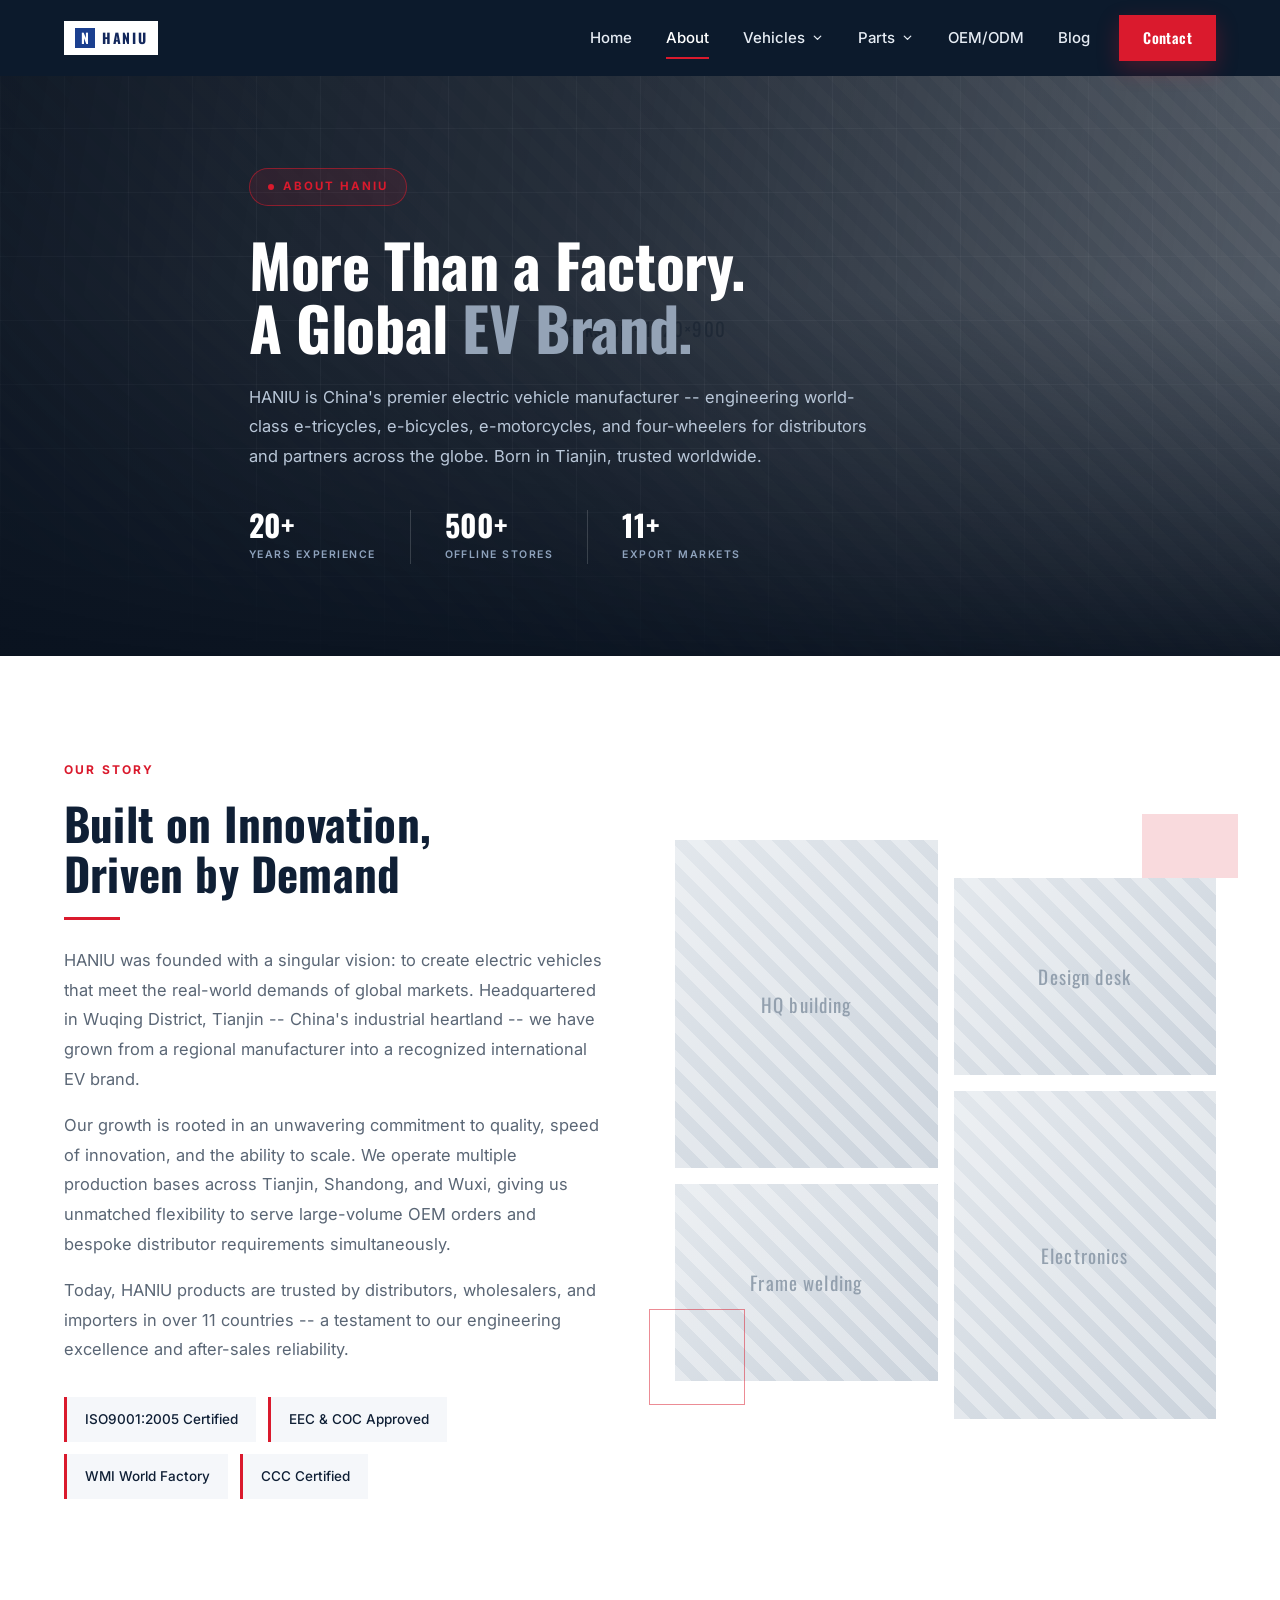
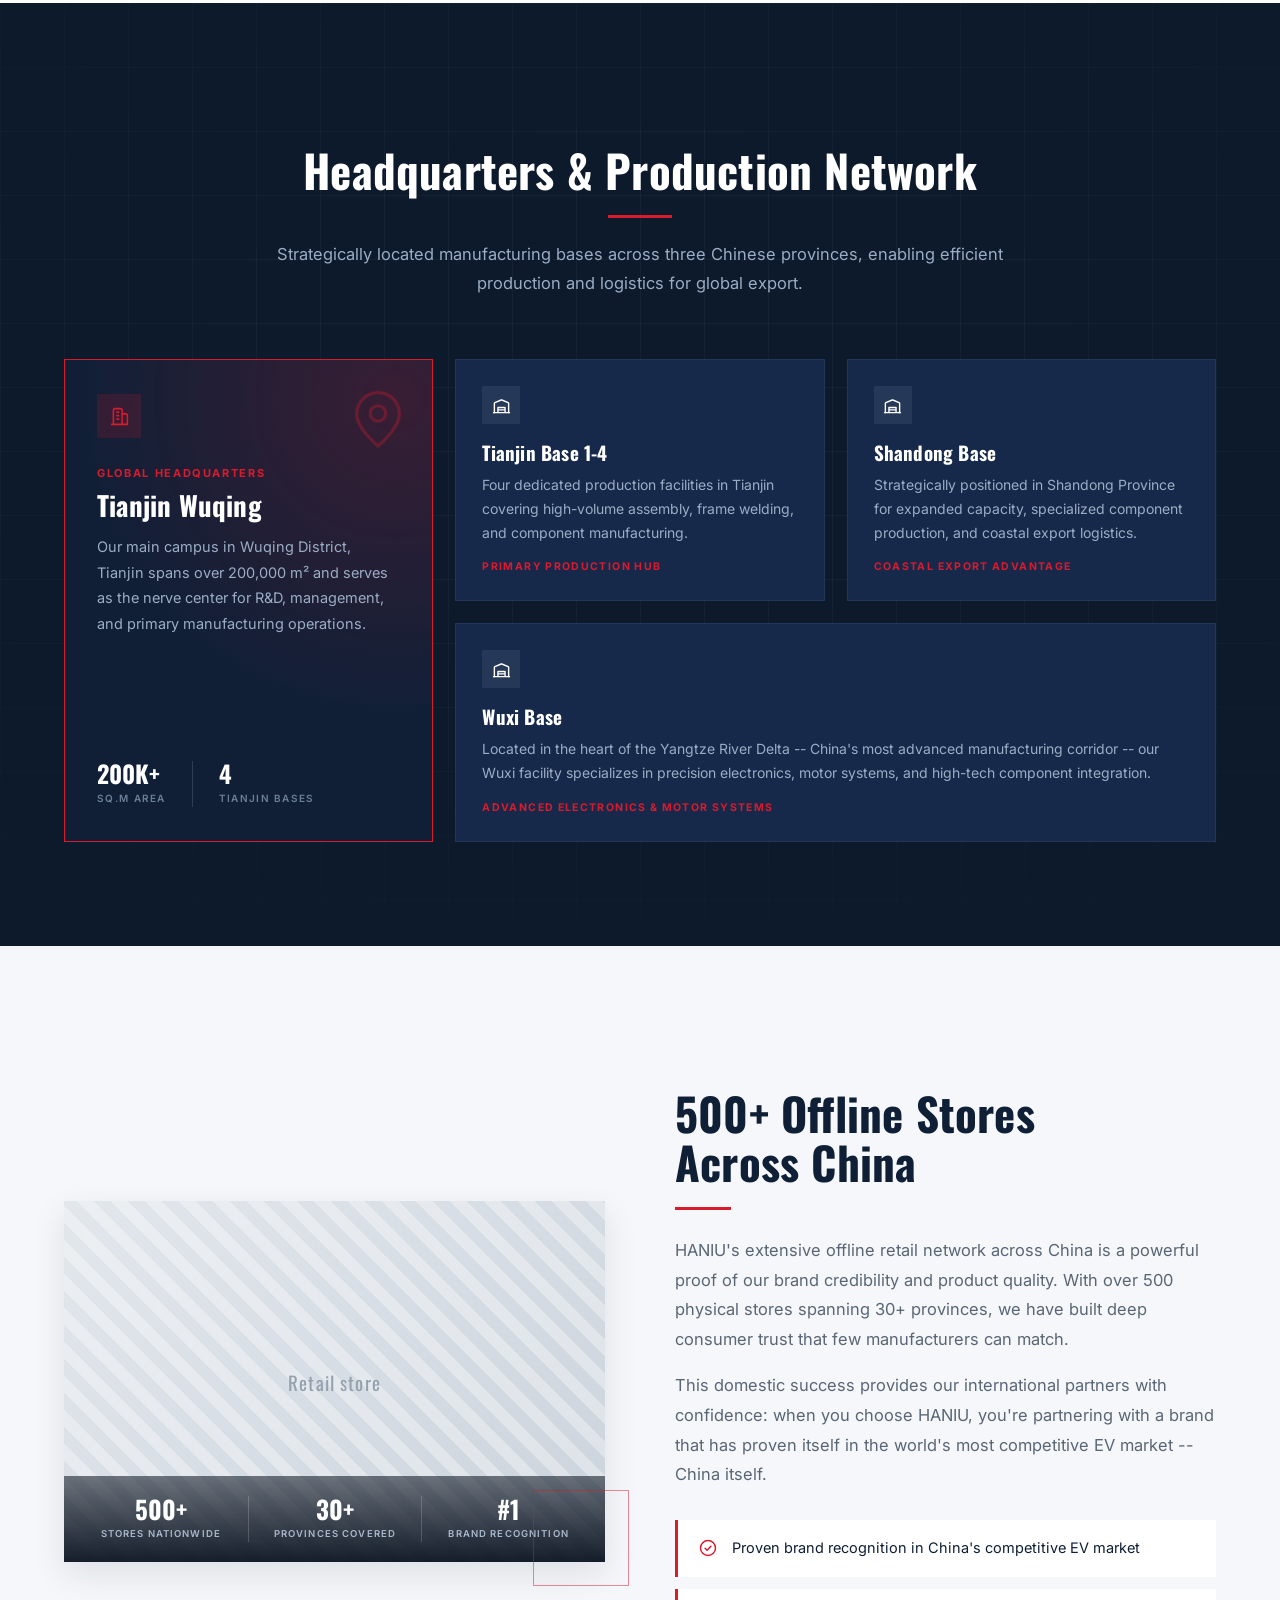
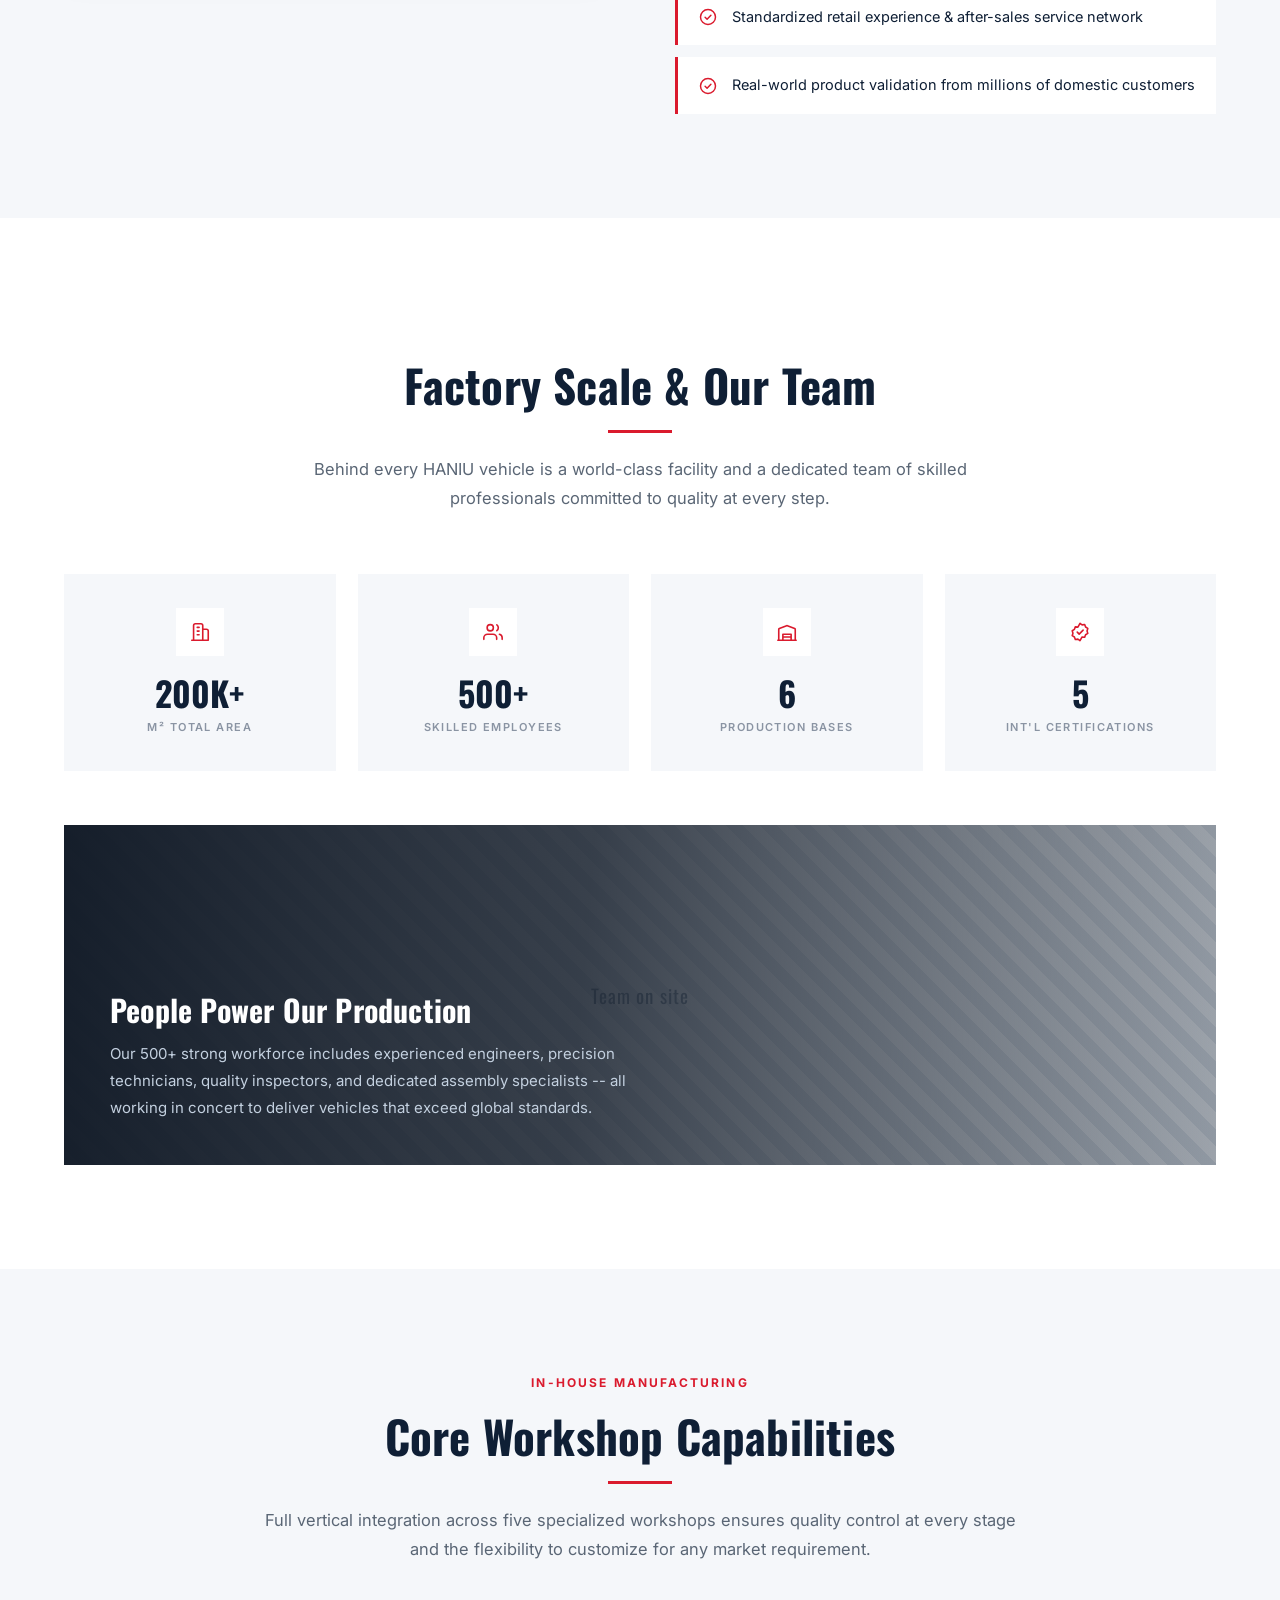
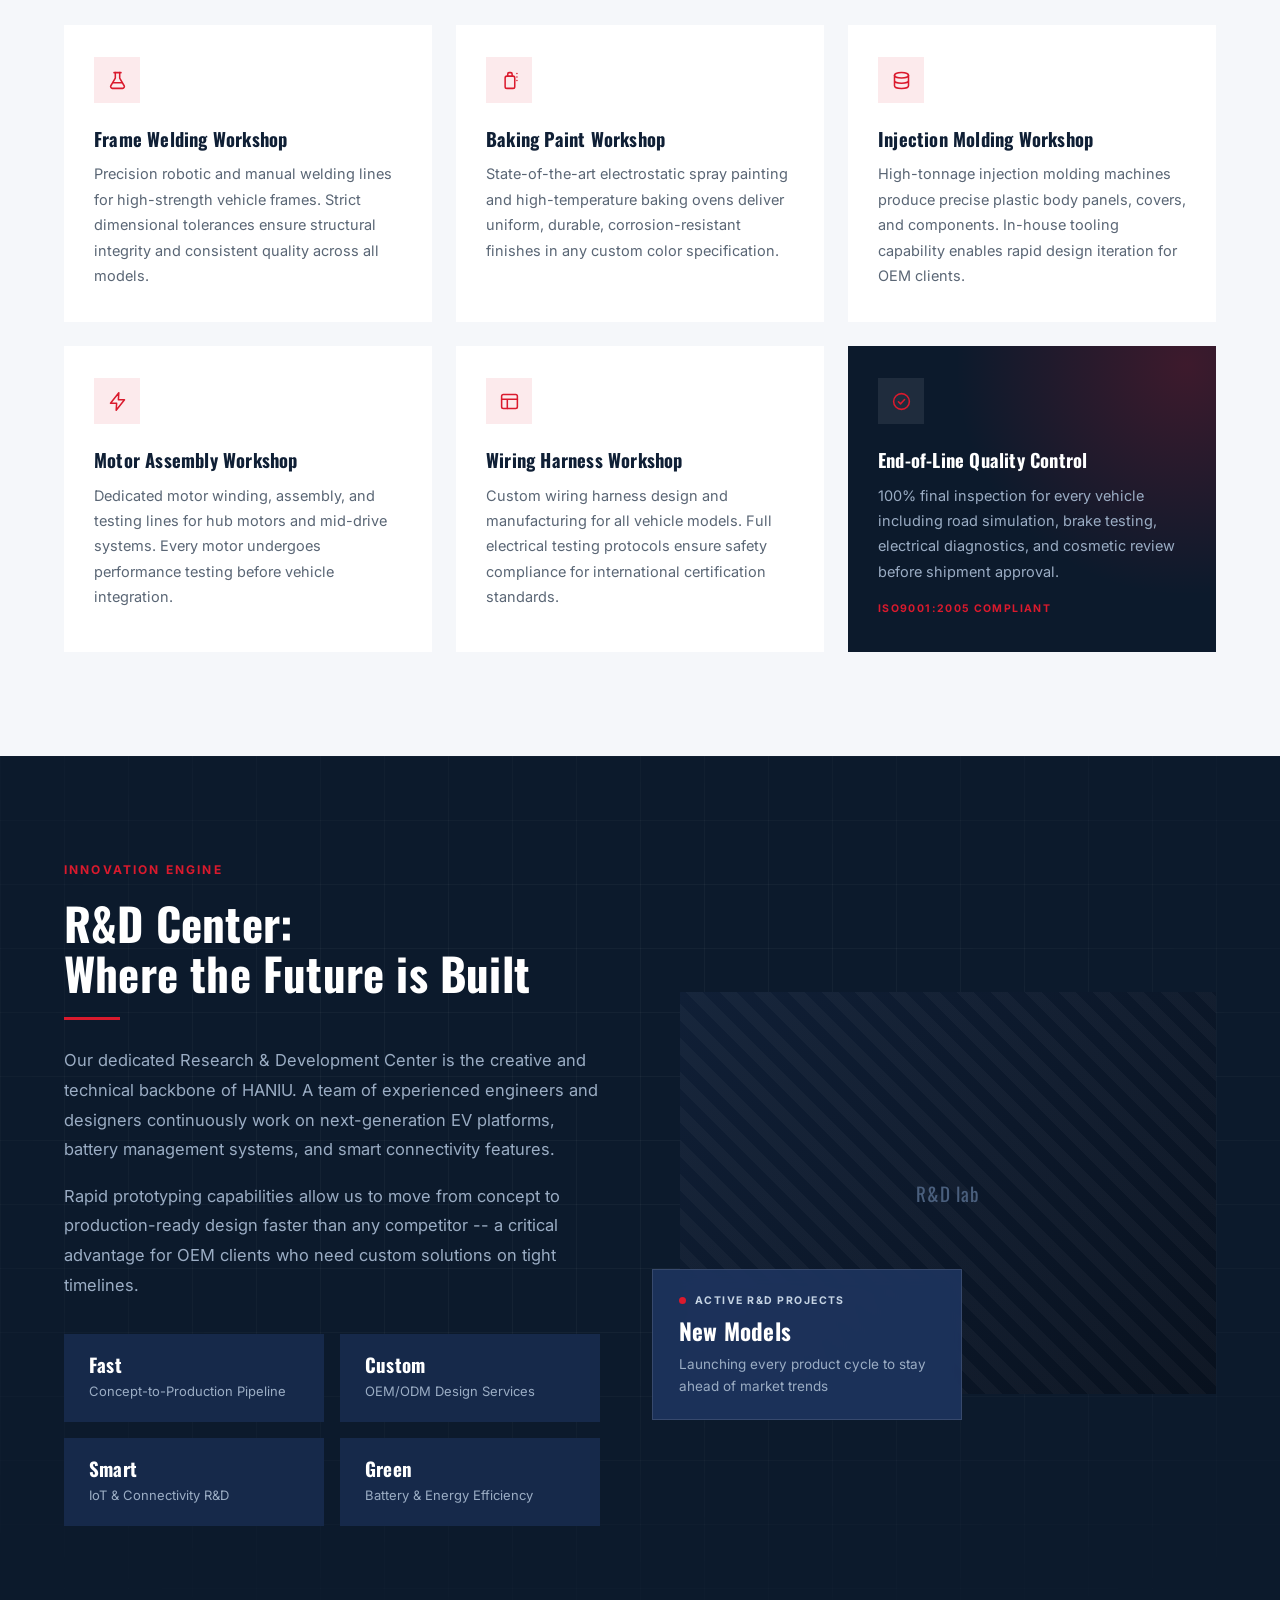
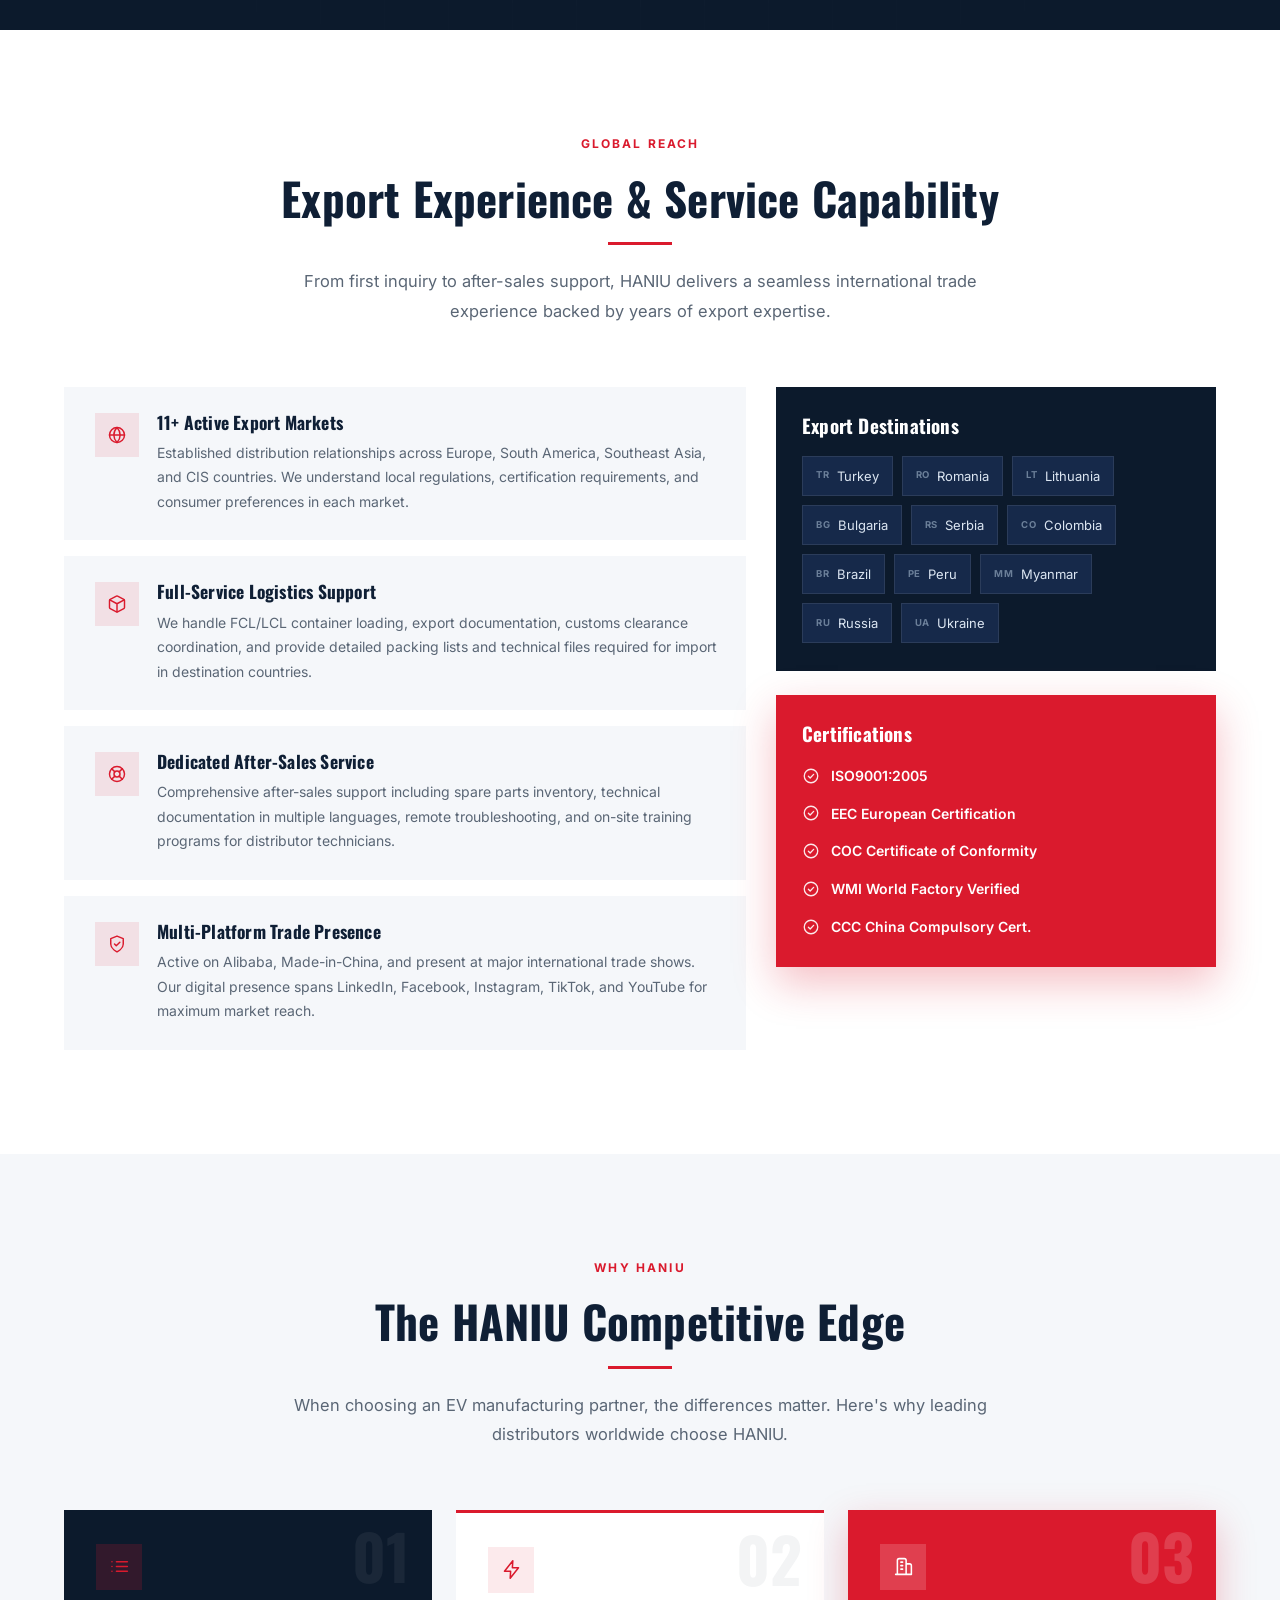
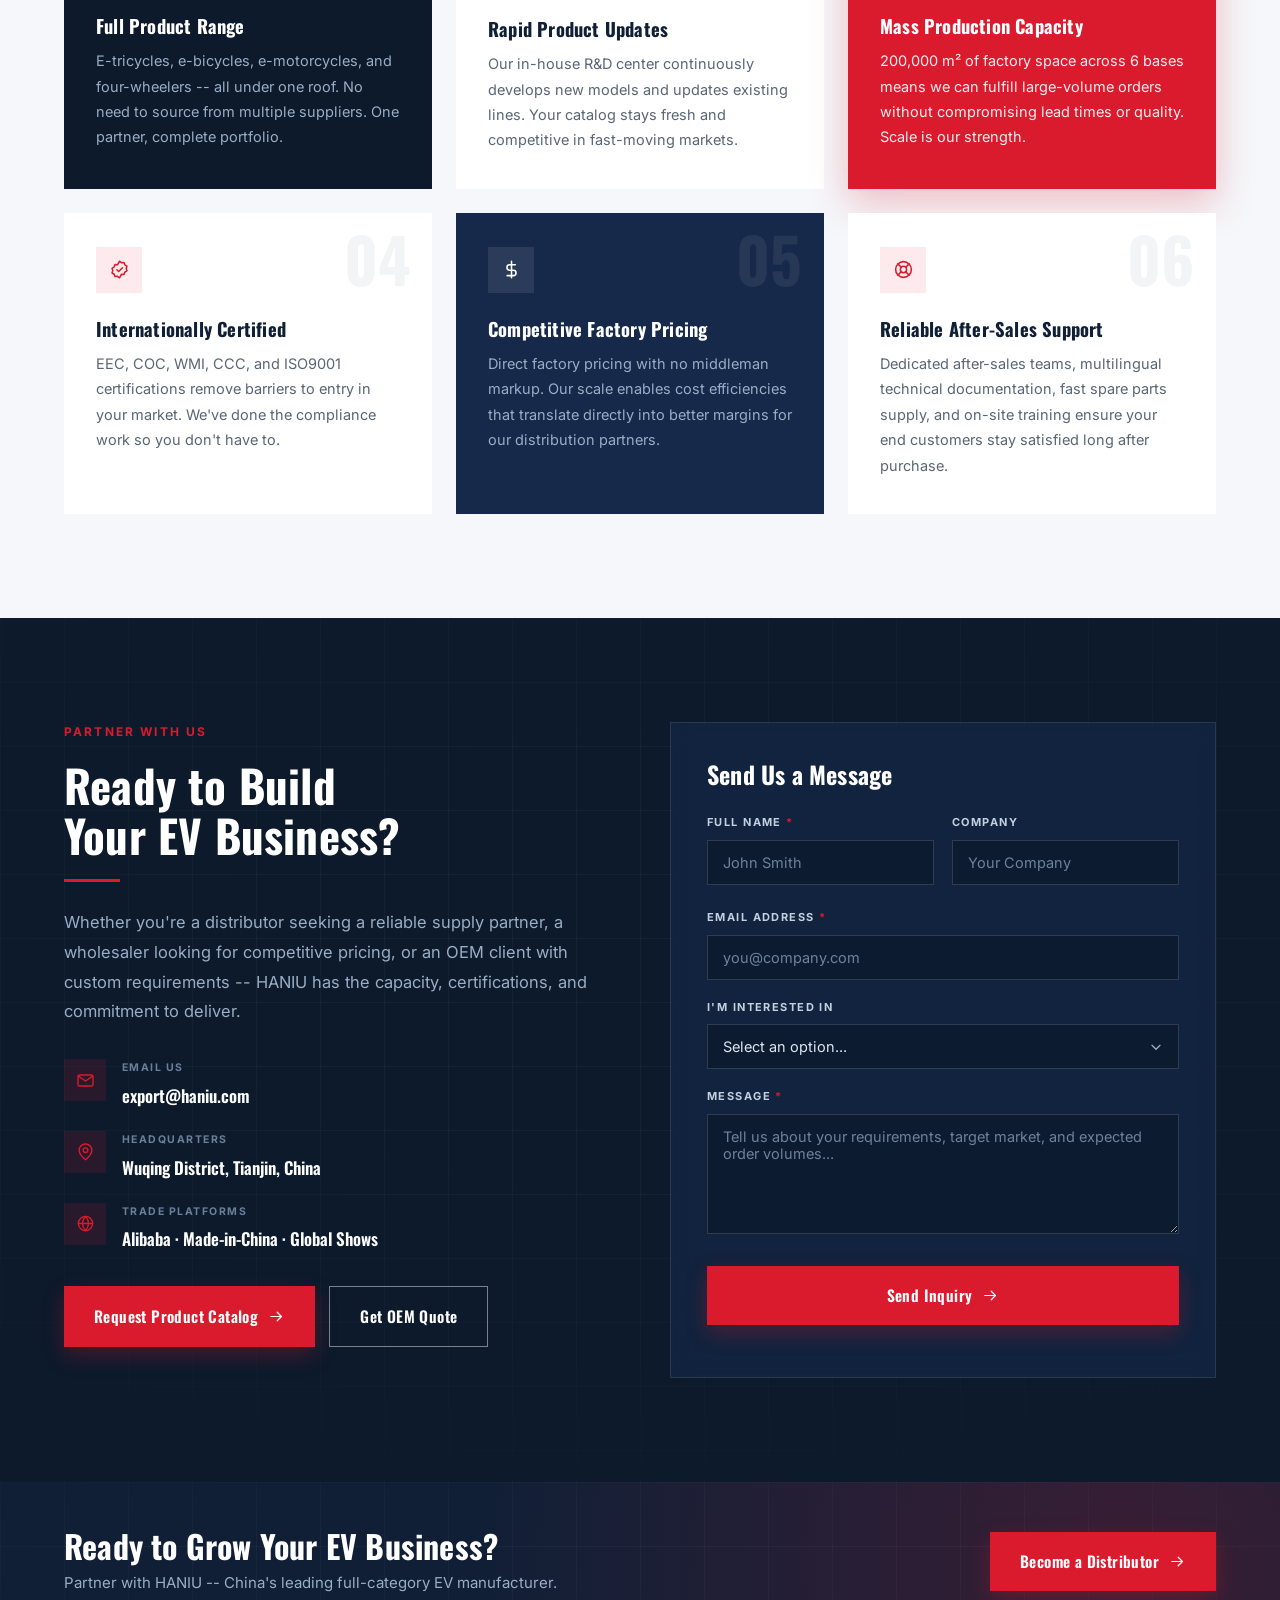
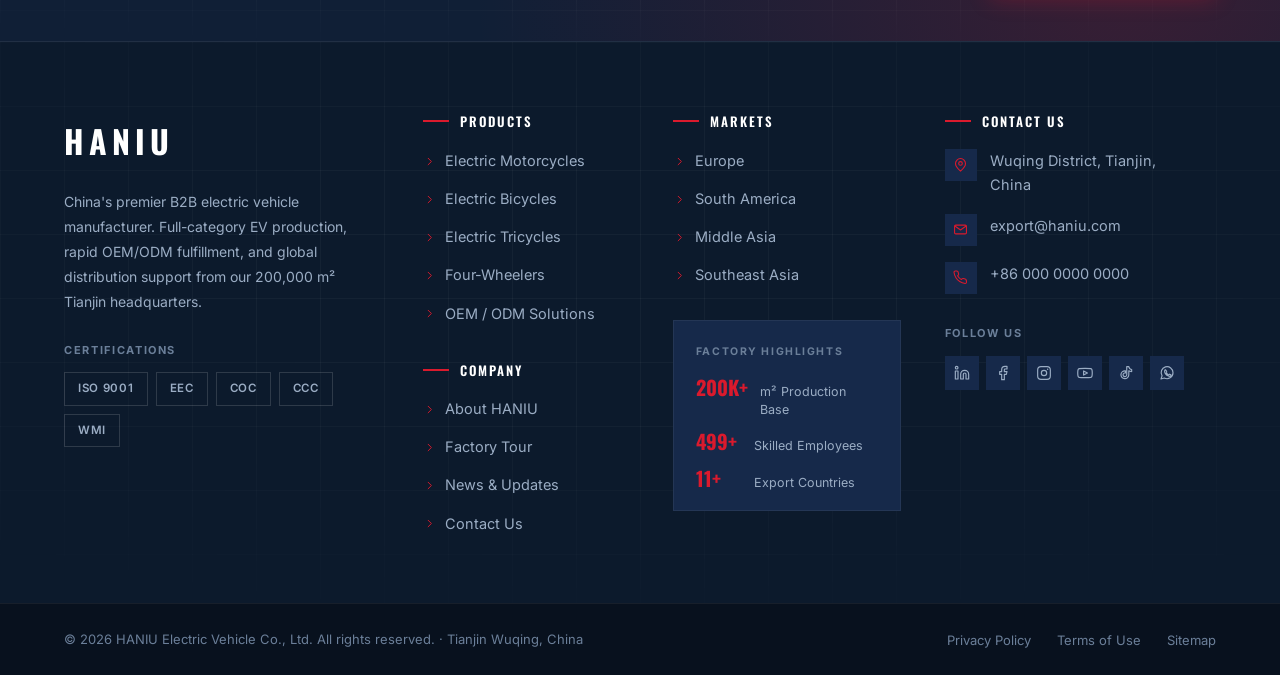
==== commit 2c5dfb40: "Add Contact page; promote page-hero and contact-rows to shared CSS New contact.html: compact hero (n" ====
--- a/about-us.html
+++ b/about-us.html
@@ -108,7 +108,7 @@
 
         <li class="nav__item"><a class="nav__link" href="index.html#oem">OEM/ODM</a></li>
         <li class="nav__item"><a class="nav__link" href="index.html#models">Blog</a></li>
-        <li class="nav__item nav__item--cta"><a class="btn btn--red btn--sm" href="#inquiry">Contact</a></li>
+        <li class="nav__item nav__item--cta"><a class="btn btn--red btn--sm" href="contact.html">Contact</a></li>
       </ul>
     </nav>
 
@@ -716,6 +716,7 @@
           <li><a href="about-us.html"><svg><use href="#i-chevron-right"/></svg>About HANIU</a></li>
           <li><a href="#footprint"><svg><use href="#i-chevron-right"/></svg>Factory Tour</a></li>
           <li><a href="index.html#models"><svg><use href="#i-chevron-right"/></svg>News &amp; Updates</a></li>
+          <li><a href="contact.html"><svg><use href="#i-chevron-right"/></svg>Contact Us</a></li>
         </ul>
       </div>
 
--- a/assets/css/style.css
+++ b/assets/css/style.css
@@ -427,6 +427,59 @@
 @keyframes scrollLine{0%{top:-46px}60%,100%{top:46px}}
 
 /* ==========================================================================
+   9A. PAGE HERO — compact interior-page hero (About, Contact, ...)
+   ========================================================================== */
+.rule-red{display:block;width:56px;height:3px;background:var(--red);margin:0 0 26px}
+.h2 + .rule-red{margin-top:20px}
+
+.page-hero{
+  position:relative;
+  padding:calc(var(--header-h) + 92px) 0 92px;
+  background:var(--navy-950);overflow:hidden;
+}
+.page-hero__bg{position:absolute;inset:-8% 0;will-change:transform}
+.page-hero__scrim{
+  position:absolute;inset:0;
+  background:
+    linear-gradient(100deg,rgba(8,17,30,.96) 0%,rgba(8,17,30,.86) 46%,rgba(8,17,30,.62) 100%),
+    linear-gradient(to top,rgba(8,17,30,.9),transparent 55%);
+}
+.page-hero__inner{position:relative;z-index:2;max-width:830px}
+
+.pill{
+  display:inline-flex;align-items:center;gap:9px;
+  padding:8px 18px;margin-bottom:26px;
+  border:1px solid rgba(218,26,45,.55);border-radius:999px;
+  font-size:11.5px;font-weight:700;letter-spacing:.17em;color:var(--red);
+  background:rgba(218,26,45,.10);text-transform:uppercase;
+}
+.pill i{
+  width:6px;height:6px;border-radius:50%;background:var(--red);
+  animation:pulse 2.4s var(--ease) infinite;
+}
+
+.page-hero__title{
+  font-size:clamp(34px,4.8vw,60px);line-height:1.06;color:#fff;
+  margin:0 0 24px;letter-spacing:-.4px;
+}
+.page-hero__title span{display:block}
+.page-hero__title em{font-style:normal;color:#94a3b6}
+.page-hero__lead{font-size:16.5px;line-height:1.8;color:#b9c7d8;max-width:64ch;margin:0 0 38px}
+
+.hero-stats{display:flex;flex-wrap:wrap;gap:0}
+.hero-stat{padding:0 34px}
+.hero-stat:first-child{padding-left:0}
+.hero-stat + .hero-stat{border-left:1px solid rgba(255,255,255,.16)}
+.hero-stat__num{
+  font-family:var(--font-display);font-weight:700;font-size:30px;line-height:1;
+  color:#fff;margin:0 0 6px;
+}
+.hero-stat__label{
+  margin:0;font-size:10.5px;font-weight:600;letter-spacing:.14em;
+  color:#8fa3bd;text-transform:uppercase;
+}
+
+/* ==========================================================================
    10. SPLIT SECTIONS
    ========================================================================== */
 .split{display:grid;grid-template-columns:1fr 1fr;gap:70px;align-items:center}
@@ -794,6 +847,29 @@
 .form-status.is-shown{opacity:1;transform:none}
 .btn.is-loading{pointer-events:none;opacity:.75}
 .btn.is-loading .btn__label::after{content:"…"}
+
+/* ==========================================================================
+   19A. CONTACT DETAIL ROWS — icon + label + value (About, Contact, ...)
+   ========================================================================== */
+.contact-rows{display:flex;flex-direction:column;gap:20px}
+.contact-rows li{display:flex;align-items:flex-start;gap:16px}
+.contact-rows__icon{
+  flex:none;display:grid;place-items:center;width:42px;height:42px;
+  background:rgba(218,26,45,.14);color:var(--red);
+  transition:background-color .35s var(--ease),color .35s var(--ease),transform .35s var(--ease);
+}
+.contact-rows__icon svg{width:19px;height:19px}
+.contact-rows li:hover .contact-rows__icon{background:var(--red);color:#fff;transform:translateY(-3px)}
+.contact-rows__label{margin:0 0 5px;font-size:10.5px;font-weight:700;letter-spacing:.14em;color:var(--on-dark-faint);text-transform:uppercase}
+.contact-rows__value{
+  display:block;margin:0;font-family:var(--font-display);font-weight:600;font-size:17px;color:#fff;
+  transition:color .3s var(--ease);
+}
+a.contact-rows__value:hover{color:var(--red)}
+
+/* light-surface variant, for use outside a dark section */
+.contact-rows--light .contact-rows__value{color:var(--ink)}
+.contact-rows--light .contact-rows__label{color:var(--muted)}
 
 /* ==========================================================================
    20. FOOTER
@@ -989,6 +1065,7 @@
   .oem__body{padding:44px 34px}
   .oem__visual{padding:44px 34px}
   .sec-head--row{flex-direction:column;align-items:flex-start;gap:16px}
+  .page-hero{padding:calc(var(--header-h) + 64px) 0 68px}
 }
 
 @media (max-width:720px){
@@ -1016,6 +1093,8 @@
   .to-top{right:16px;bottom:16px}
   .pin{font-size:9px;padding:3px 7px;gap:5px}
   .pin i{width:5px;height:5px}
+  .hero-stat{padding:0 20px}
+  .hero-stat__num{font-size:25px}
 }
 
 @media (max-width:420px){
@@ -1024,6 +1103,9 @@
   .cert-grid{grid-template-columns:1fr}
   .btn{padding:15px 20px;font-size:14.5px}
   .footer-cta__inner .btn,.oem__body .btn{width:100%;justify-content:center}
+  .hero-stats{gap:14px 0}
+  .hero-stat{flex:1 0 42%;padding:0 14px}
+  .hero-stat:nth-child(odd){padding-left:0;border-left:0}
 }
 
 /* ==========================================================================
--- a/assets/css/about.css
+++ b/assets/css/about.css
@@ -1,61 +1,9 @@
 /* ==========================================================================
    HANIU — About page
    Loads after style.css and only adds what this page introduces.
-   ========================================================================== */
-
-/* ---------- shared bits this page adds ---------- */
-.rule-red{display:block;width:56px;height:3px;background:var(--red);margin:0 0 26px}
-.h2 + .rule-red{margin-top:20px}
-
-/* ==========================================================================
-   1. PAGE HERO  (compact, not full-viewport)
-   ========================================================================== */
-.page-hero{
-  position:relative;
-  padding:calc(var(--header-h) + 92px) 0 92px;
-  background:var(--navy-950);overflow:hidden;
-}
-.page-hero__bg{position:absolute;inset:-8% 0;will-change:transform}
-.page-hero__scrim{
-  position:absolute;inset:0;
-  background:
-    linear-gradient(100deg,rgba(8,17,30,.96) 0%,rgba(8,17,30,.86) 46%,rgba(8,17,30,.62) 100%),
-    linear-gradient(to top,rgba(8,17,30,.9),transparent 55%);
-}
-.page-hero__inner{position:relative;z-index:2;max-width:830px}
-
-.pill{
-  display:inline-flex;align-items:center;gap:9px;
-  padding:8px 18px;margin-bottom:26px;
-  border:1px solid rgba(218,26,45,.55);border-radius:999px;
-  font-size:11.5px;font-weight:700;letter-spacing:.17em;color:var(--red);
-  background:rgba(218,26,45,.10);text-transform:uppercase;
-}
-.pill i{
-  width:6px;height:6px;border-radius:50%;background:var(--red);
-  animation:pulse 2.4s var(--ease) infinite;
-}
-
-.page-hero__title{
-  font-size:clamp(34px,4.8vw,60px);line-height:1.06;color:#fff;
-  margin:0 0 24px;letter-spacing:-.4px;
-}
-.page-hero__title span{display:block}
-.page-hero__title em{font-style:normal;color:#94a3b6}
-.page-hero__lead{font-size:16.5px;line-height:1.8;color:#b9c7d8;max-width:64ch;margin:0 0 38px}
-
-.hero-stats{display:flex;flex-wrap:wrap;gap:0}
-.hero-stat{padding:0 34px}
-.hero-stat:first-child{padding-left:0}
-.hero-stat + .hero-stat{border-left:1px solid rgba(255,255,255,.16)}
-.hero-stat__num{
-  font-family:var(--font-display);font-weight:700;font-size:30px;line-height:1;
-  color:#fff;margin:0 0 6px;
-}
-.hero-stat__label{
-  margin:0;font-size:10.5px;font-weight:600;letter-spacing:.14em;
-  color:#8fa3bd;text-transform:uppercase;
-}
+   The compact interior-page hero (.page-hero, .pill, .rule-red, .hero-stats)
+   lives in style.css — About and Contact both use it as-is.
+   ========================================================================== */
 
 /* ==========================================================================
    2. OUR STORY — collage + credential chips
@@ -366,21 +314,8 @@
   position:relative;z-index:1;
   display:grid;grid-template-columns:1fr 1fr;gap:60px;align-items:start;
 }
-.contact-rows{display:flex;flex-direction:column;gap:20px;margin:32px 0}
-.contact-rows li{display:flex;align-items:flex-start;gap:16px}
-.contact-rows__icon{
-  flex:none;display:grid;place-items:center;width:42px;height:42px;
-  background:rgba(218,26,45,.14);color:var(--red);
-  transition:background-color .35s var(--ease),color .35s var(--ease),transform .35s var(--ease);
-}
-.contact-rows__icon svg{width:19px;height:19px}
-.contact-rows li:hover .contact-rows__icon{background:var(--red);color:#fff;transform:translateY(-3px)}
-.contact-rows__label{margin:0 0 5px;font-size:10.5px;font-weight:700;letter-spacing:.14em;color:var(--on-dark-faint);text-transform:uppercase}
-.contact-rows__value{
-  display:block;margin:0;font-family:var(--font-display);font-weight:600;font-size:17px;color:#fff;
-  transition:color .3s var(--ease);
-}
-a.contact-rows__value:hover{color:var(--red)}
+/* .contact-rows itself lives in style.css (shared with the Contact page) */
+.partner__text .contact-rows{margin:32px 0}
 .partner__actions{display:flex;flex-wrap:wrap;gap:14px}
 
 .msg-card{
@@ -426,7 +361,6 @@
 }
 
 @media (max-width:960px){
-  .page-hero{padding:calc(var(--header-h) + 64px) 0 68px}
   .hq-grid{grid-template-columns:1fr 1fr;grid-template-areas:"hq hq" "base1 base2" "wide wide"}
   .partner{grid-template-columns:1fr;gap:44px}
   .float-card{left:0;bottom:-18px;max-width:280px}
@@ -434,8 +368,6 @@
 }
 
 @media (max-width:720px){
-  .hero-stat{padding:0 20px}
-  .hero-stat__num{font-size:25px}
   .hq-grid{grid-template-columns:1fr;grid-template-areas:"hq" "base1" "base2" "wide"}
   .shop-grid,.edge-grid{grid-template-columns:1fr}
   .scale-grid{gap:16px}
@@ -455,9 +387,6 @@
 }
 
 @media (max-width:420px){
-  .hero-stats{gap:14px 0}
-  .hero-stat{flex:1 0 42%;padding:0 14px}
-  .hero-stat:nth-child(odd){padding-left:0;border-left:0}
   .rd-tiles{grid-template-columns:1fr}
   .partner__actions .btn{width:100%;justify-content:center}
   .float-card{position:static;max-width:none;margin-top:16px}
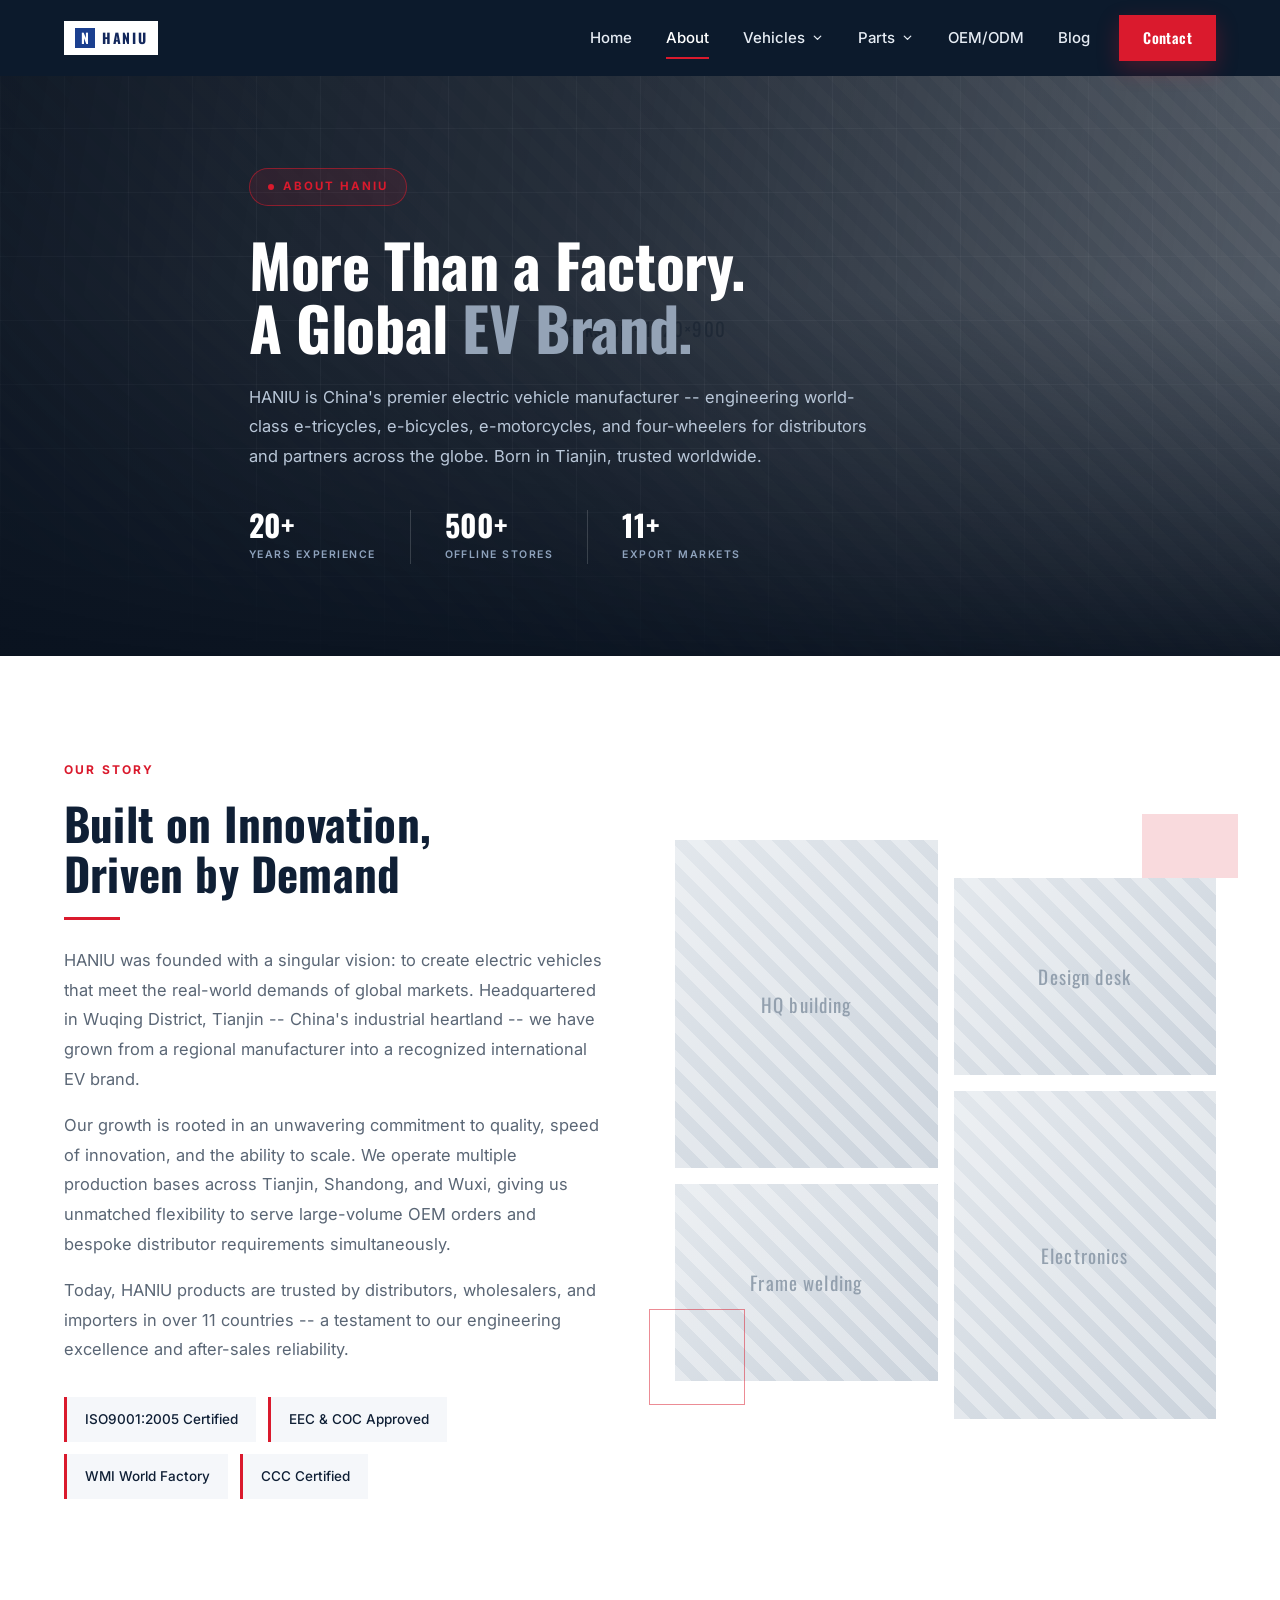
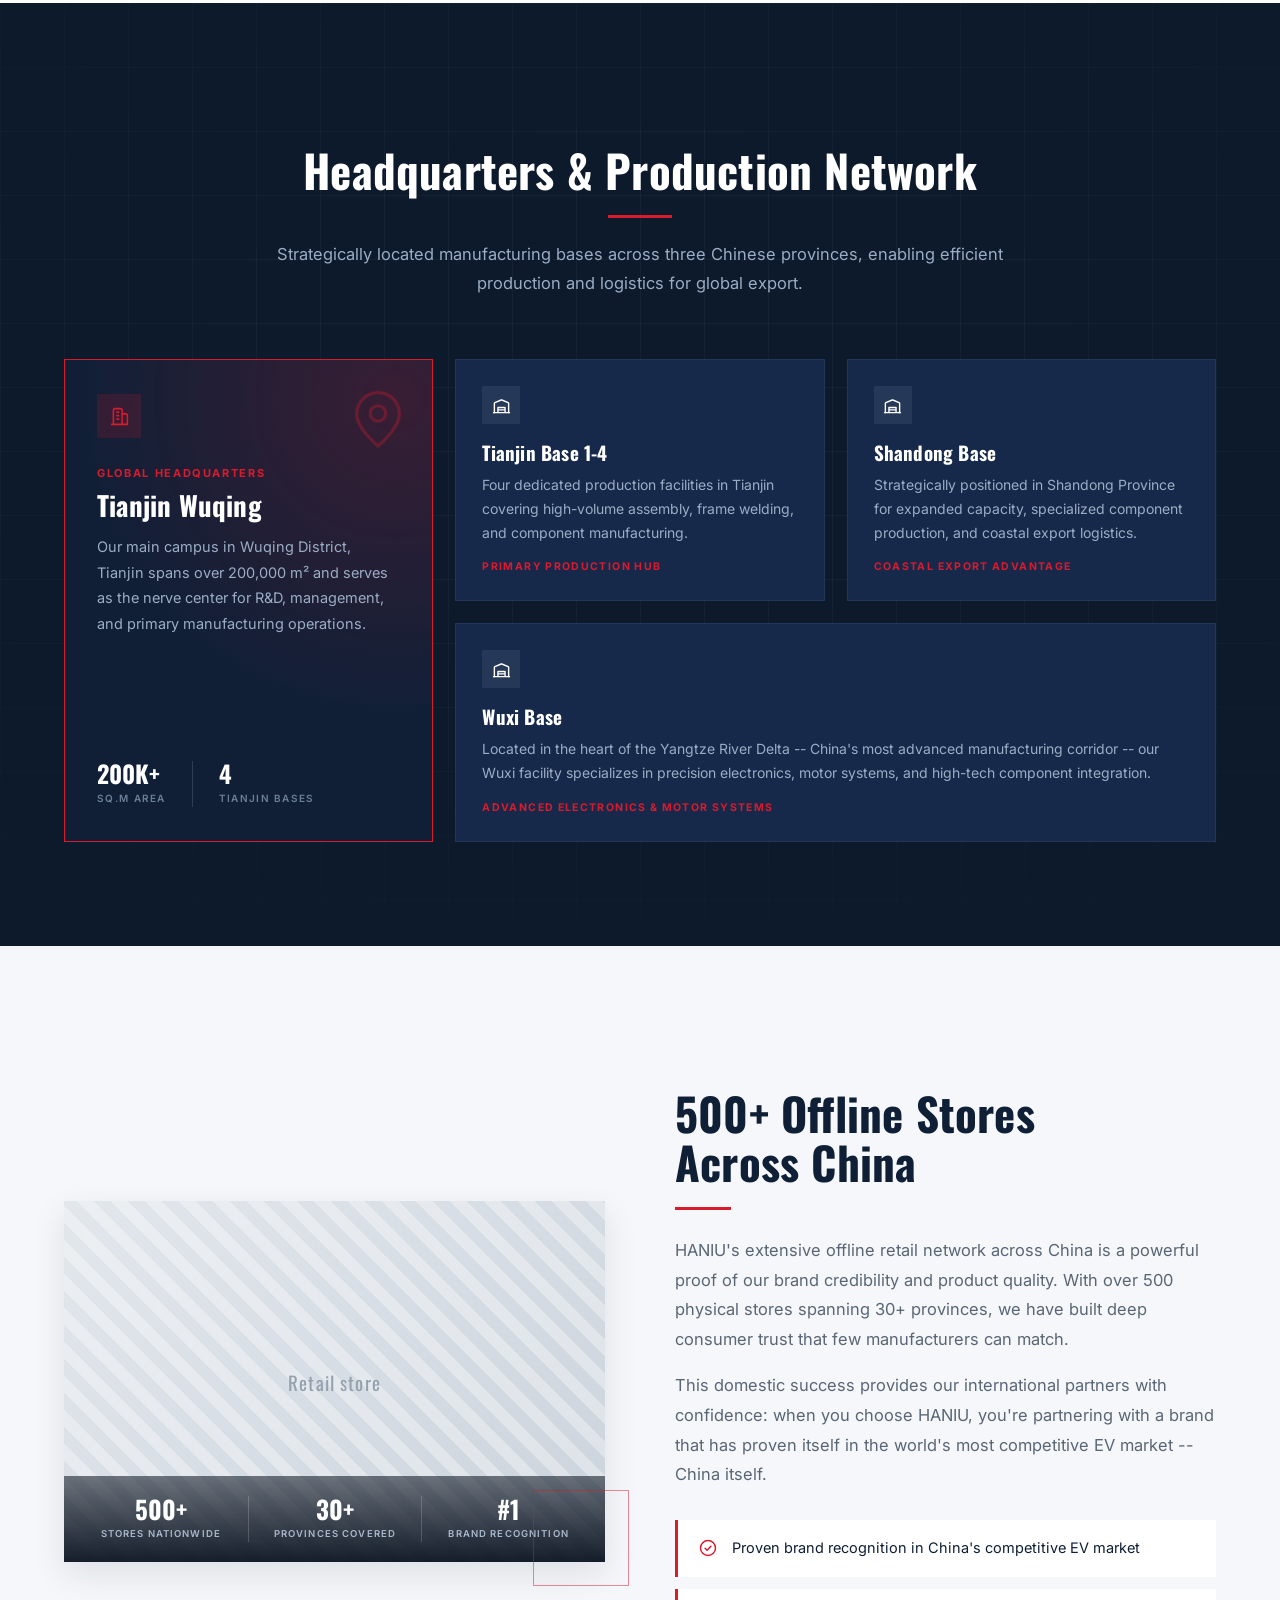
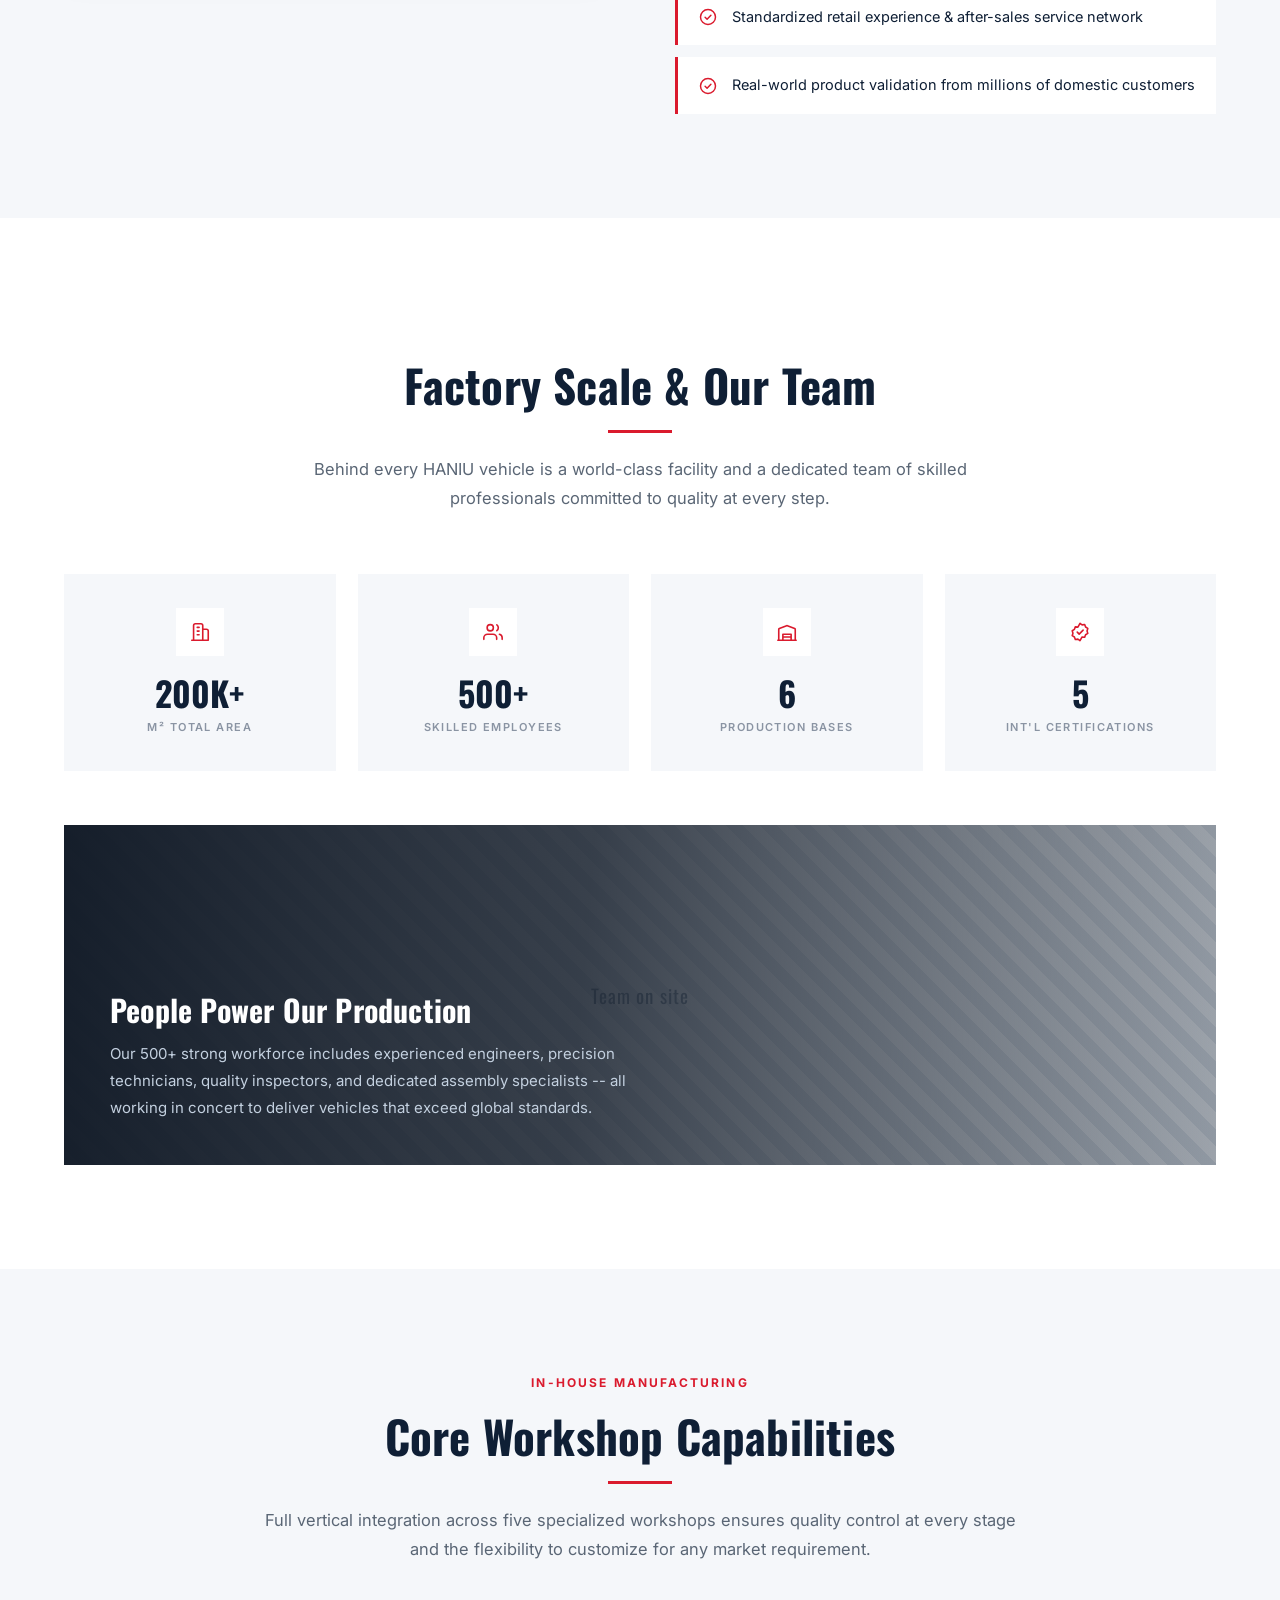
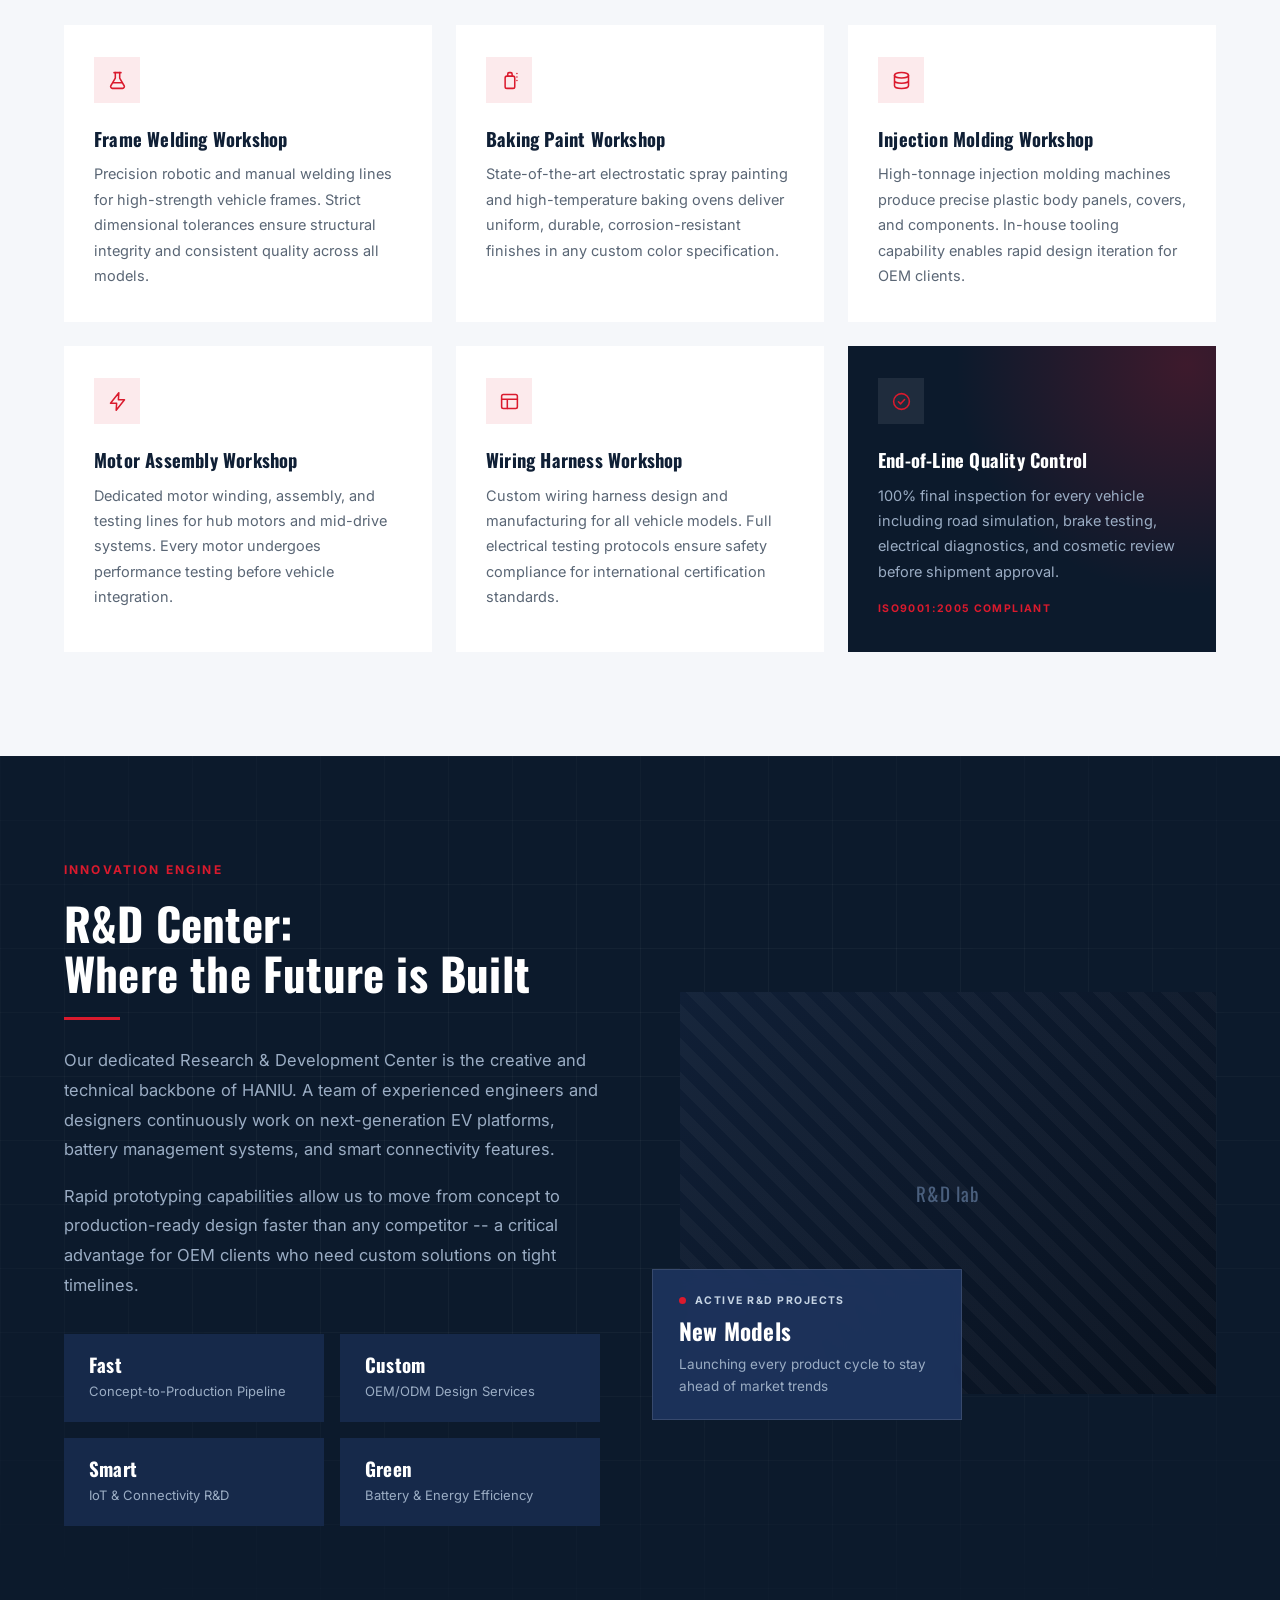
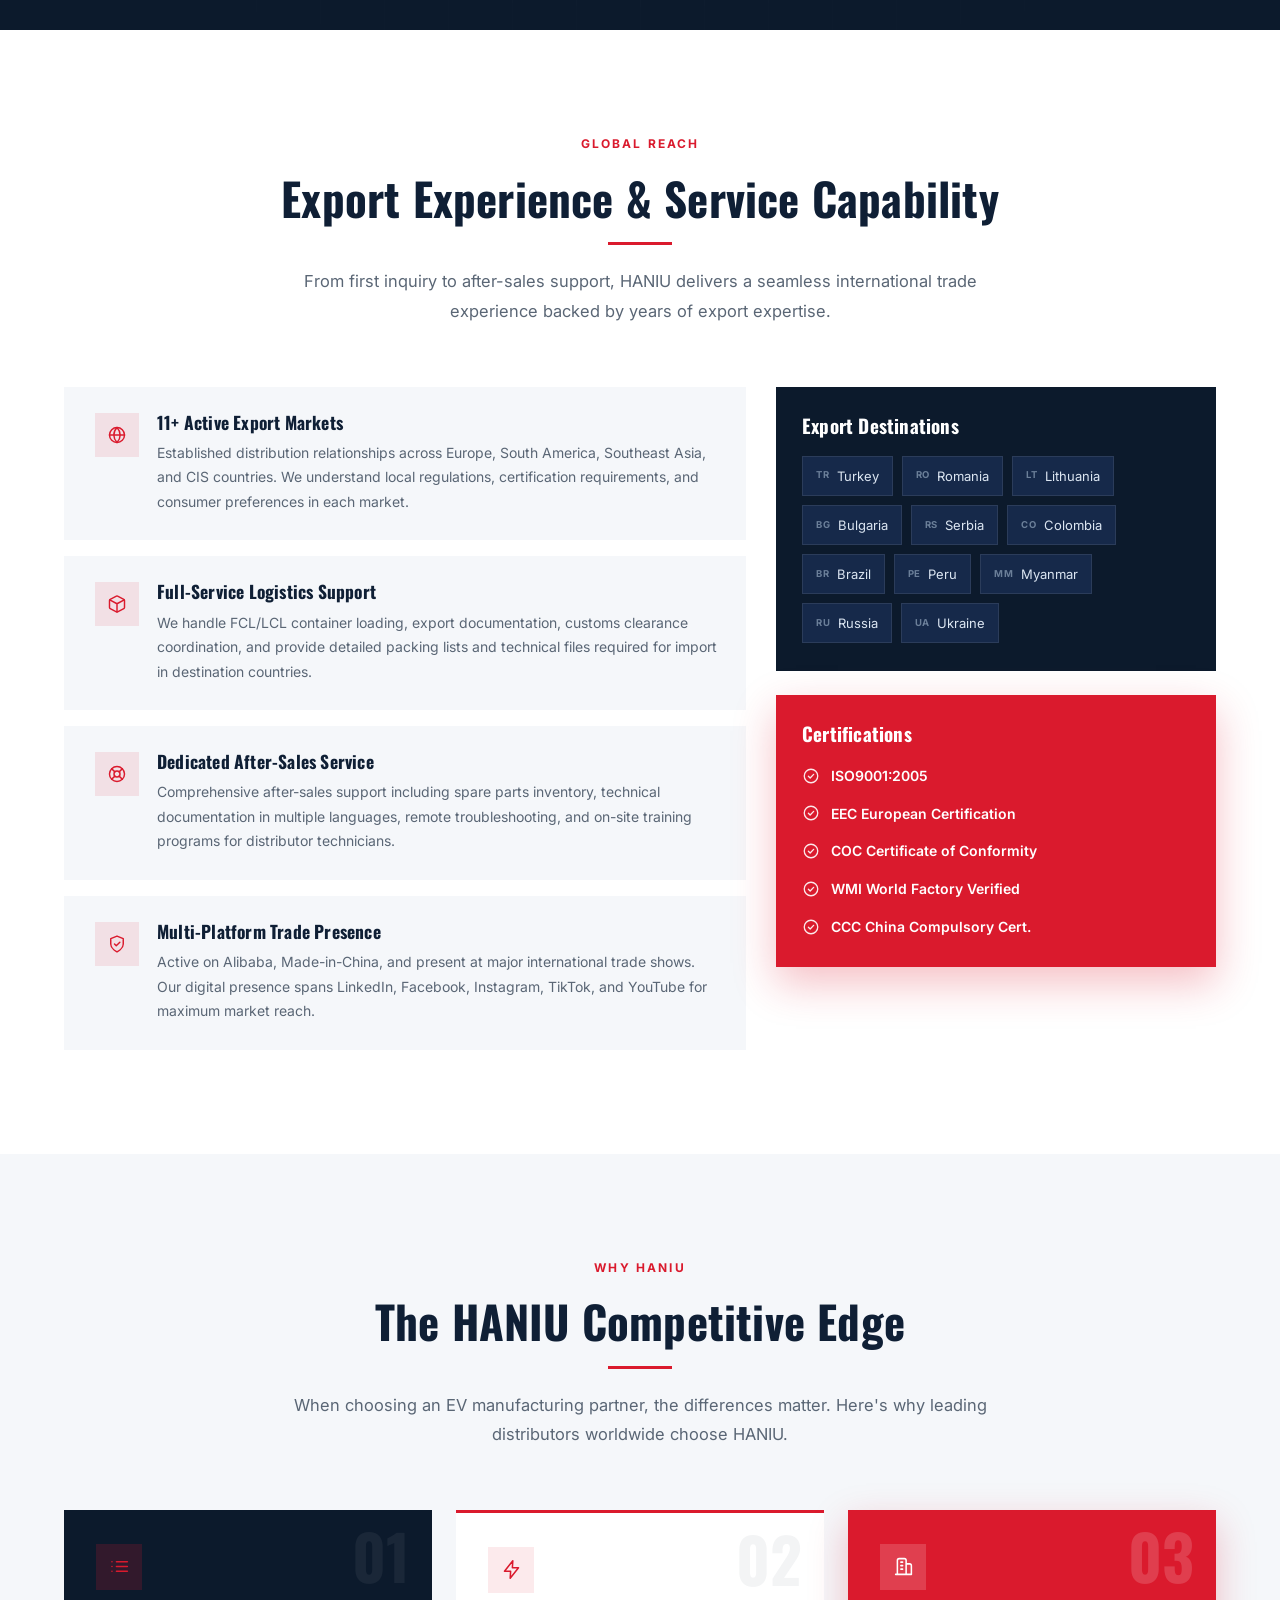
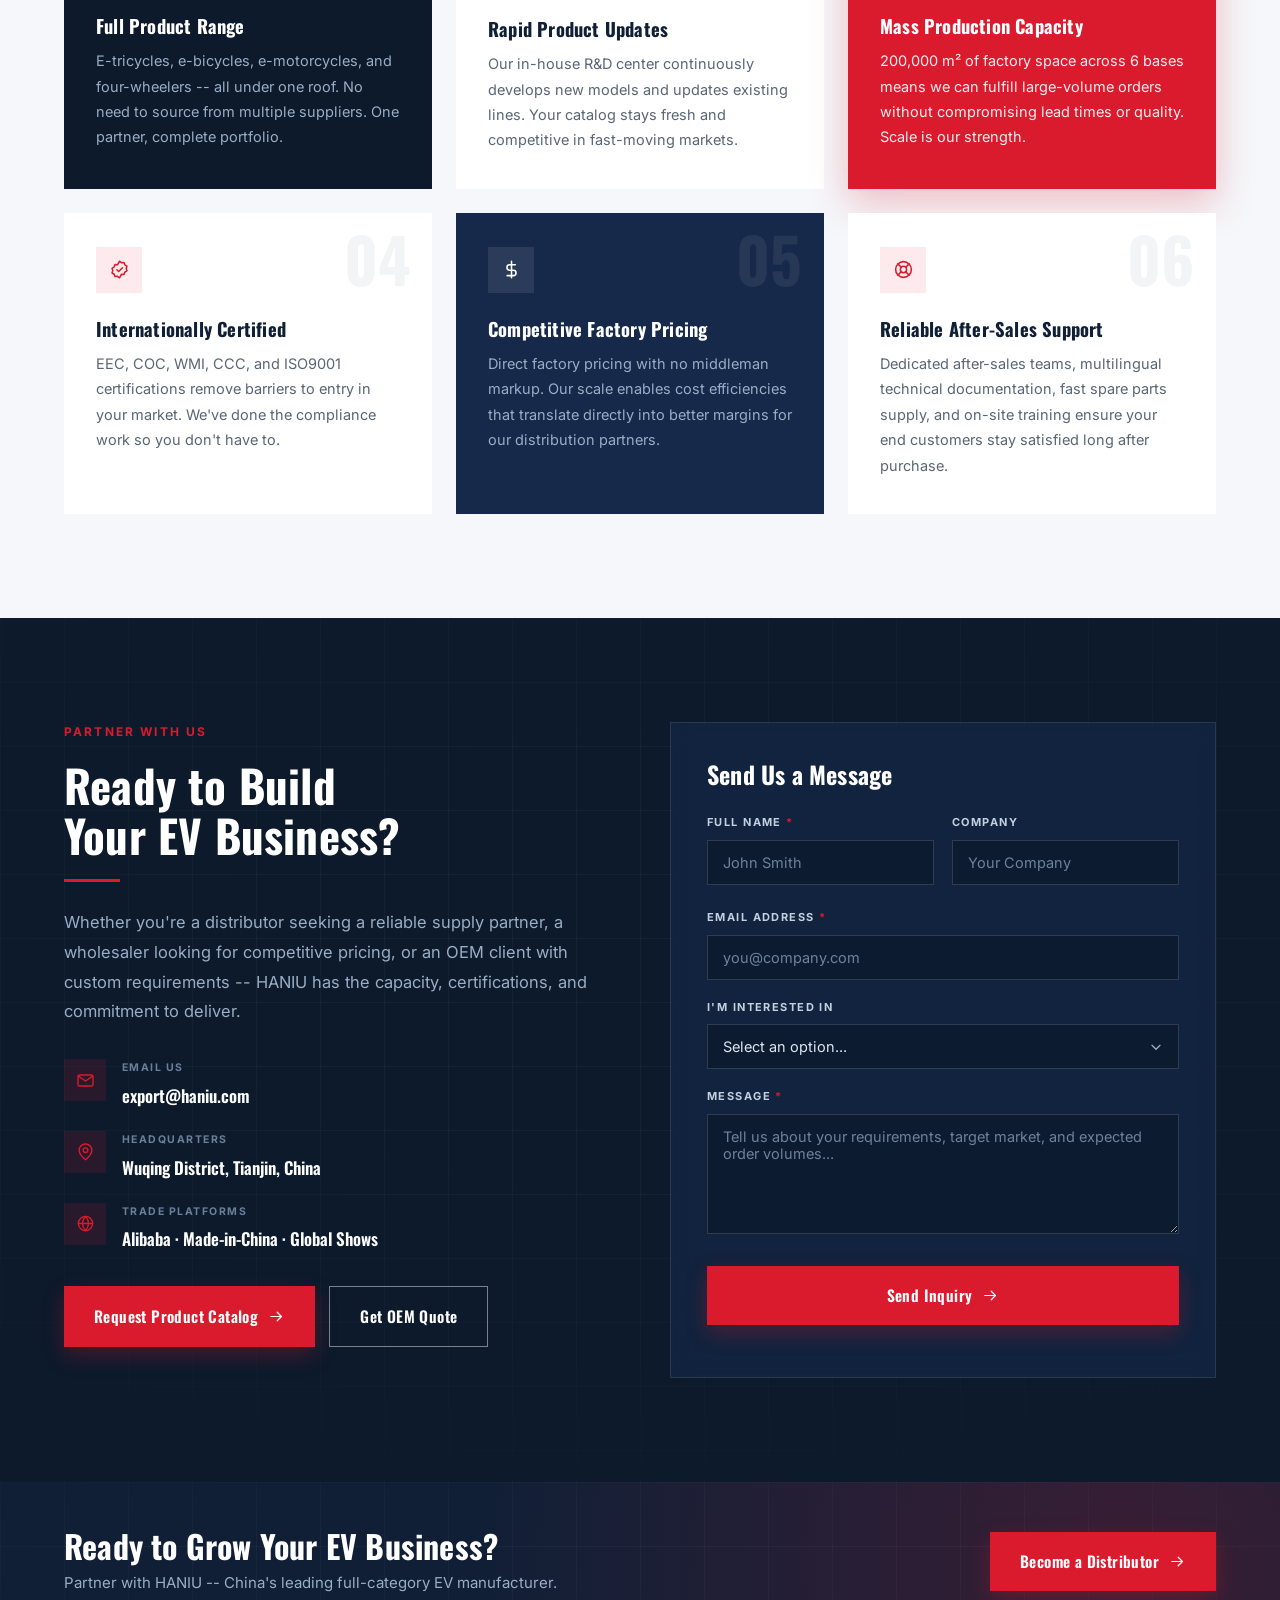
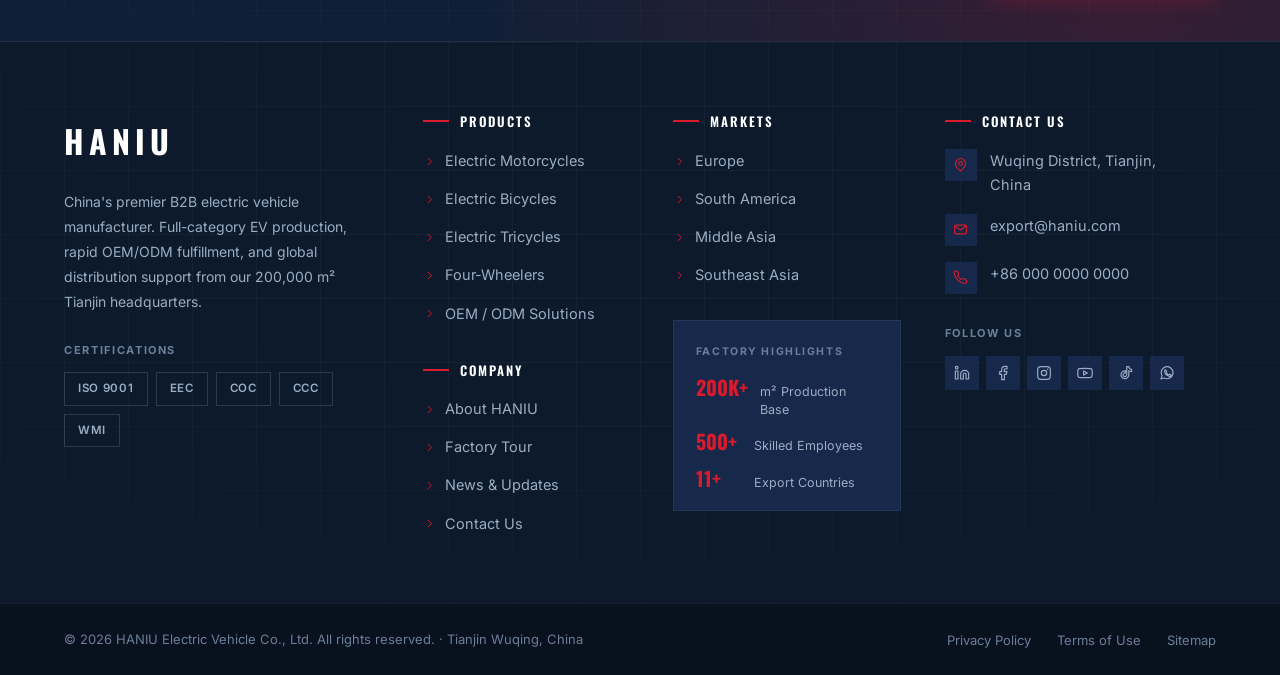
==== commit 0e907d4e: "Add Electric Bicycles category page Simple, single-purpose page: the shared compact page hero plus a" ====
--- a/about-us.html
+++ b/about-us.html
@@ -83,7 +83,7 @@
           <div class="dropdown">
             <ul class="dropdown__list">
               <li><a href="index.html#portfolio"><span class="dropdown__dot"></span>Electric Tricycles<small>Cargo &amp; utility</small></a></li>
-              <li><a href="index.html#portfolio"><span class="dropdown__dot"></span>Electric Bicycles<small>Urban mobility</small></a></li>
+              <li><a href="electric-bicycles.html"><span class="dropdown__dot"></span>Electric Bicycles<small>Urban mobility</small></a></li>
               <li><a href="index.html#portfolio"><span class="dropdown__dot"></span>Electric Motorcycles<small>High performance</small></a></li>
               <li><a href="index.html#portfolio"><span class="dropdown__dot"></span>Four-Wheelers<small>Leisure &amp; transport</small></a></li>
               <li><a href="index.html#models" class="dropdown__all">View all products <svg><use href="#i-arrow-right"/></svg></a></li>
@@ -706,7 +706,7 @@
         <h3 class="fcol__title"><span class="fcol__rule"></span>PRODUCTS</h3>
         <ul class="flist">
           <li><a href="index.html#portfolio"><svg><use href="#i-chevron-right"/></svg>Electric Motorcycles</a></li>
-          <li><a href="index.html#portfolio"><svg><use href="#i-chevron-right"/></svg>Electric Bicycles</a></li>
+          <li><a href="electric-bicycles.html"><svg><use href="#i-chevron-right"/></svg>Electric Bicycles</a></li>
           <li><a href="index.html#portfolio"><svg><use href="#i-chevron-right"/></svg>Electric Tricycles</a></li>
           <li><a href="index.html#portfolio"><svg><use href="#i-chevron-right"/></svg>Four-Wheelers</a></li>
           <li><a href="index.html#oem"><svg><use href="#i-chevron-right"/></svg>OEM / ODM Solutions</a></li>
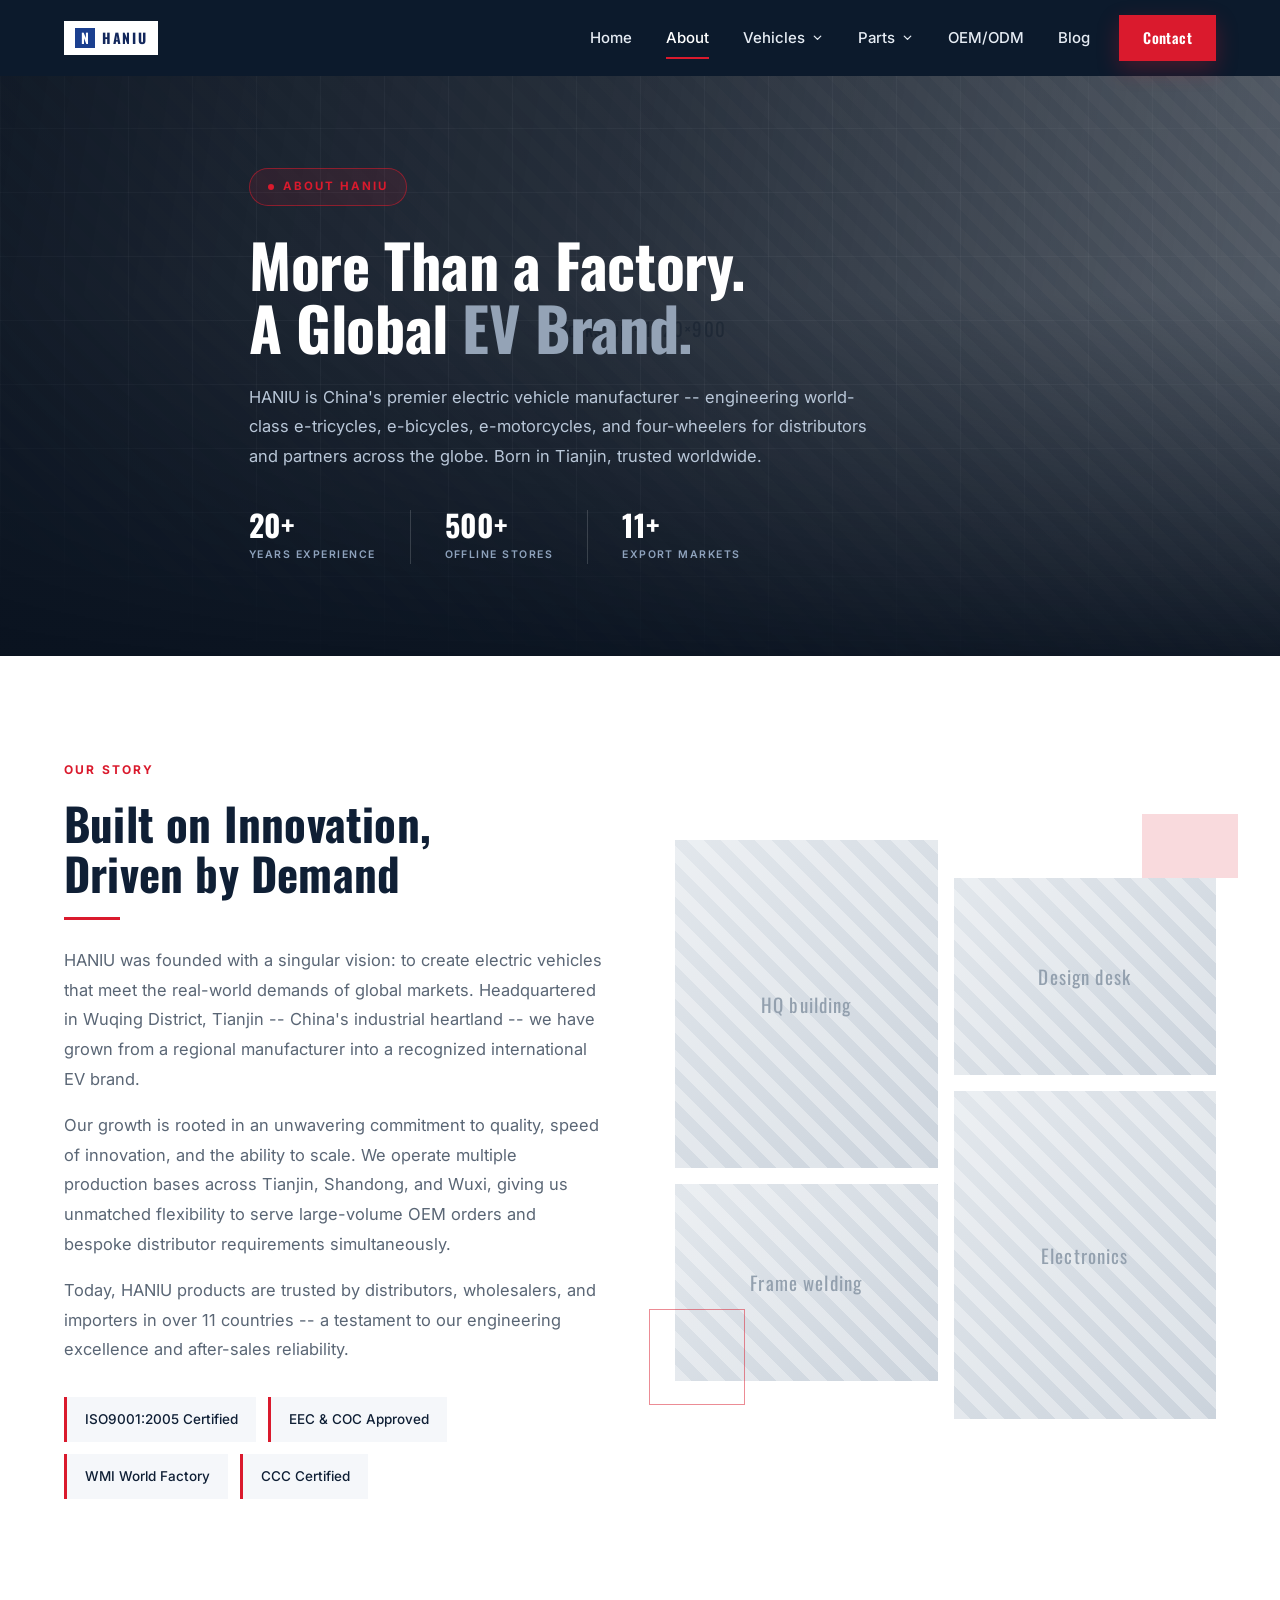
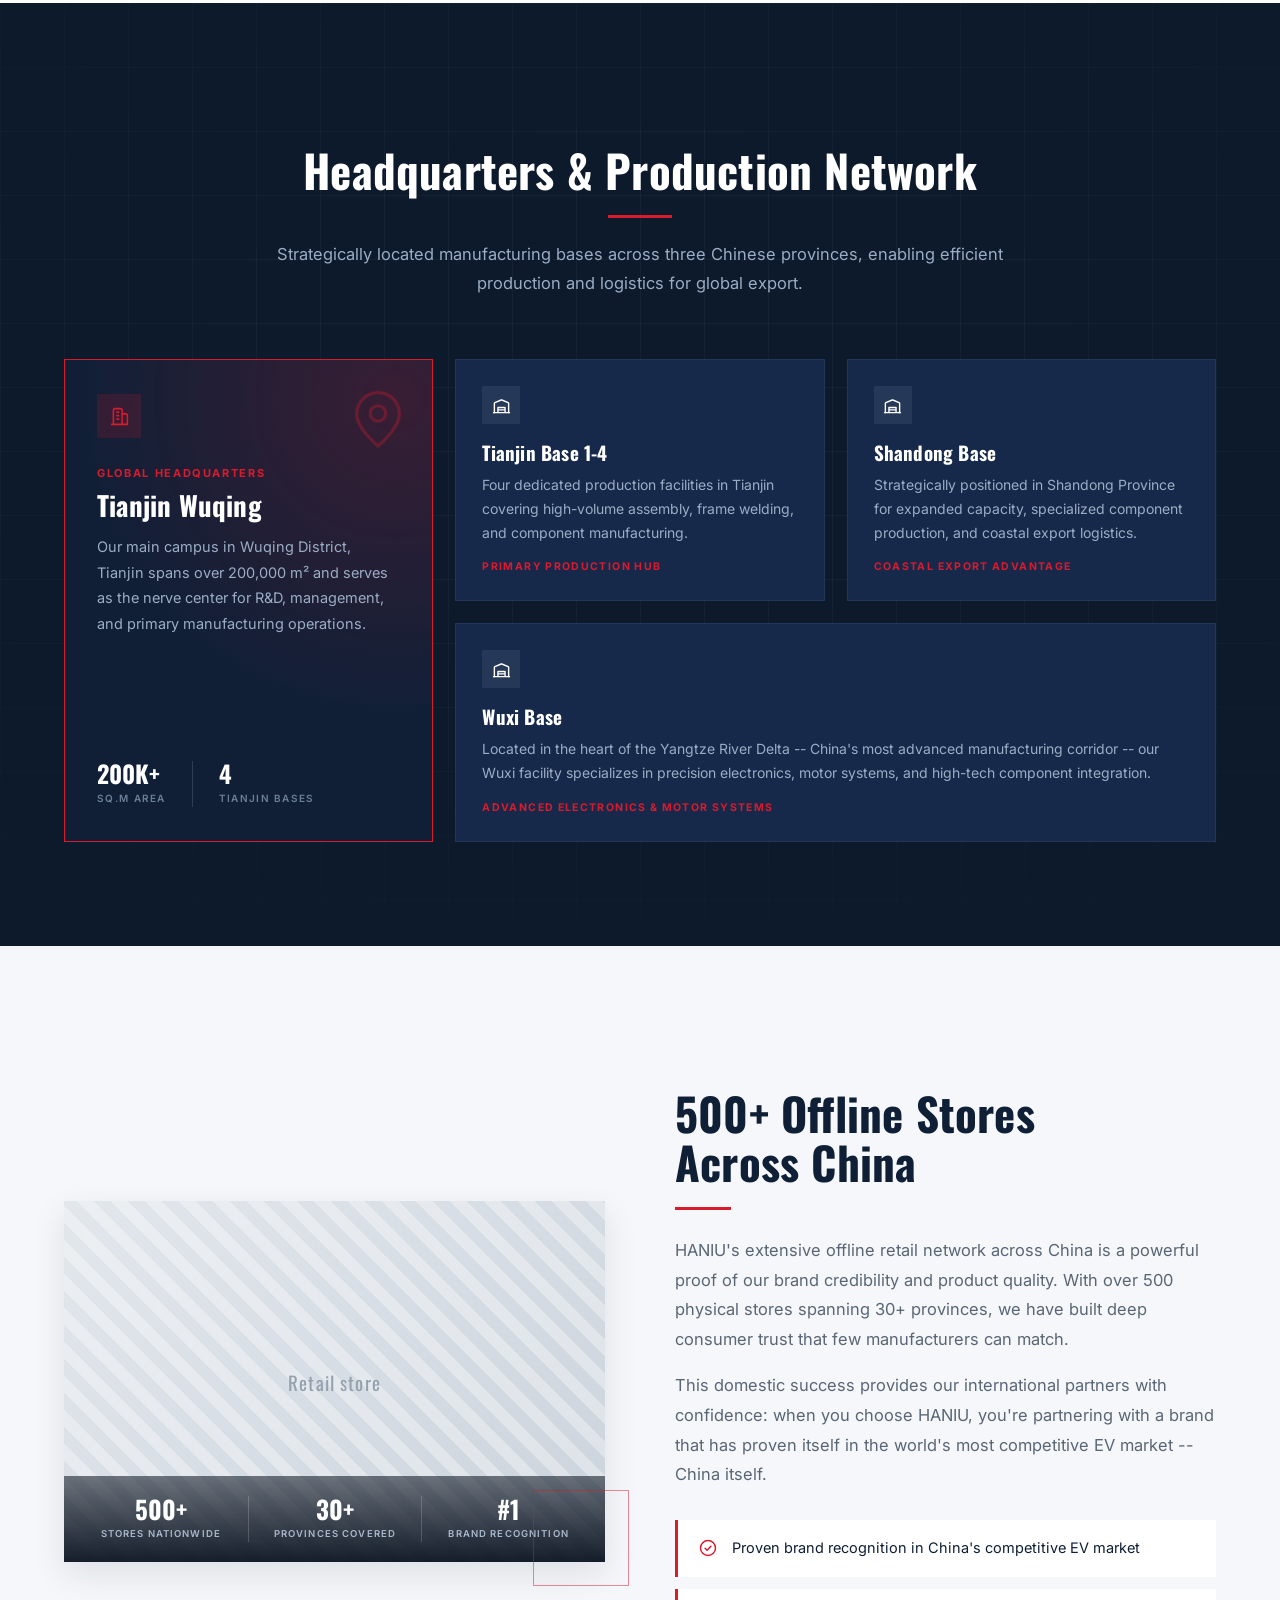
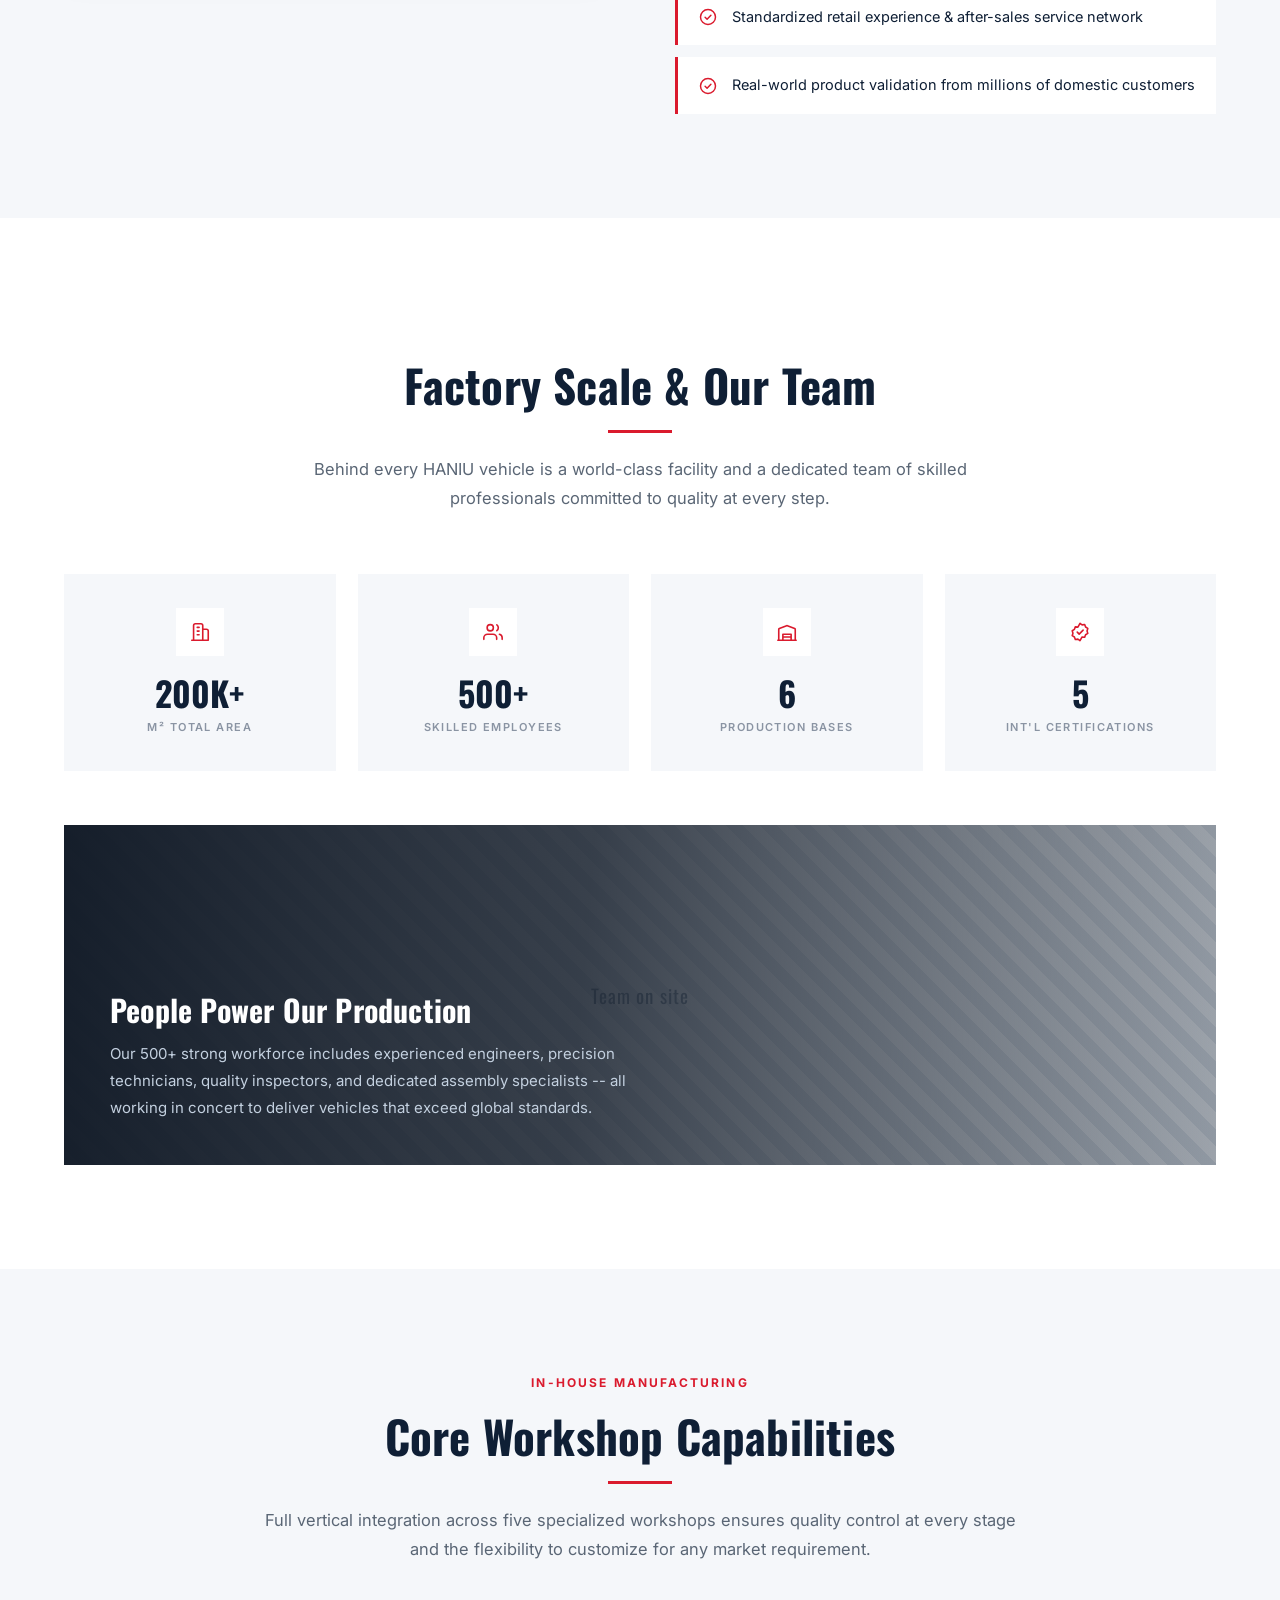
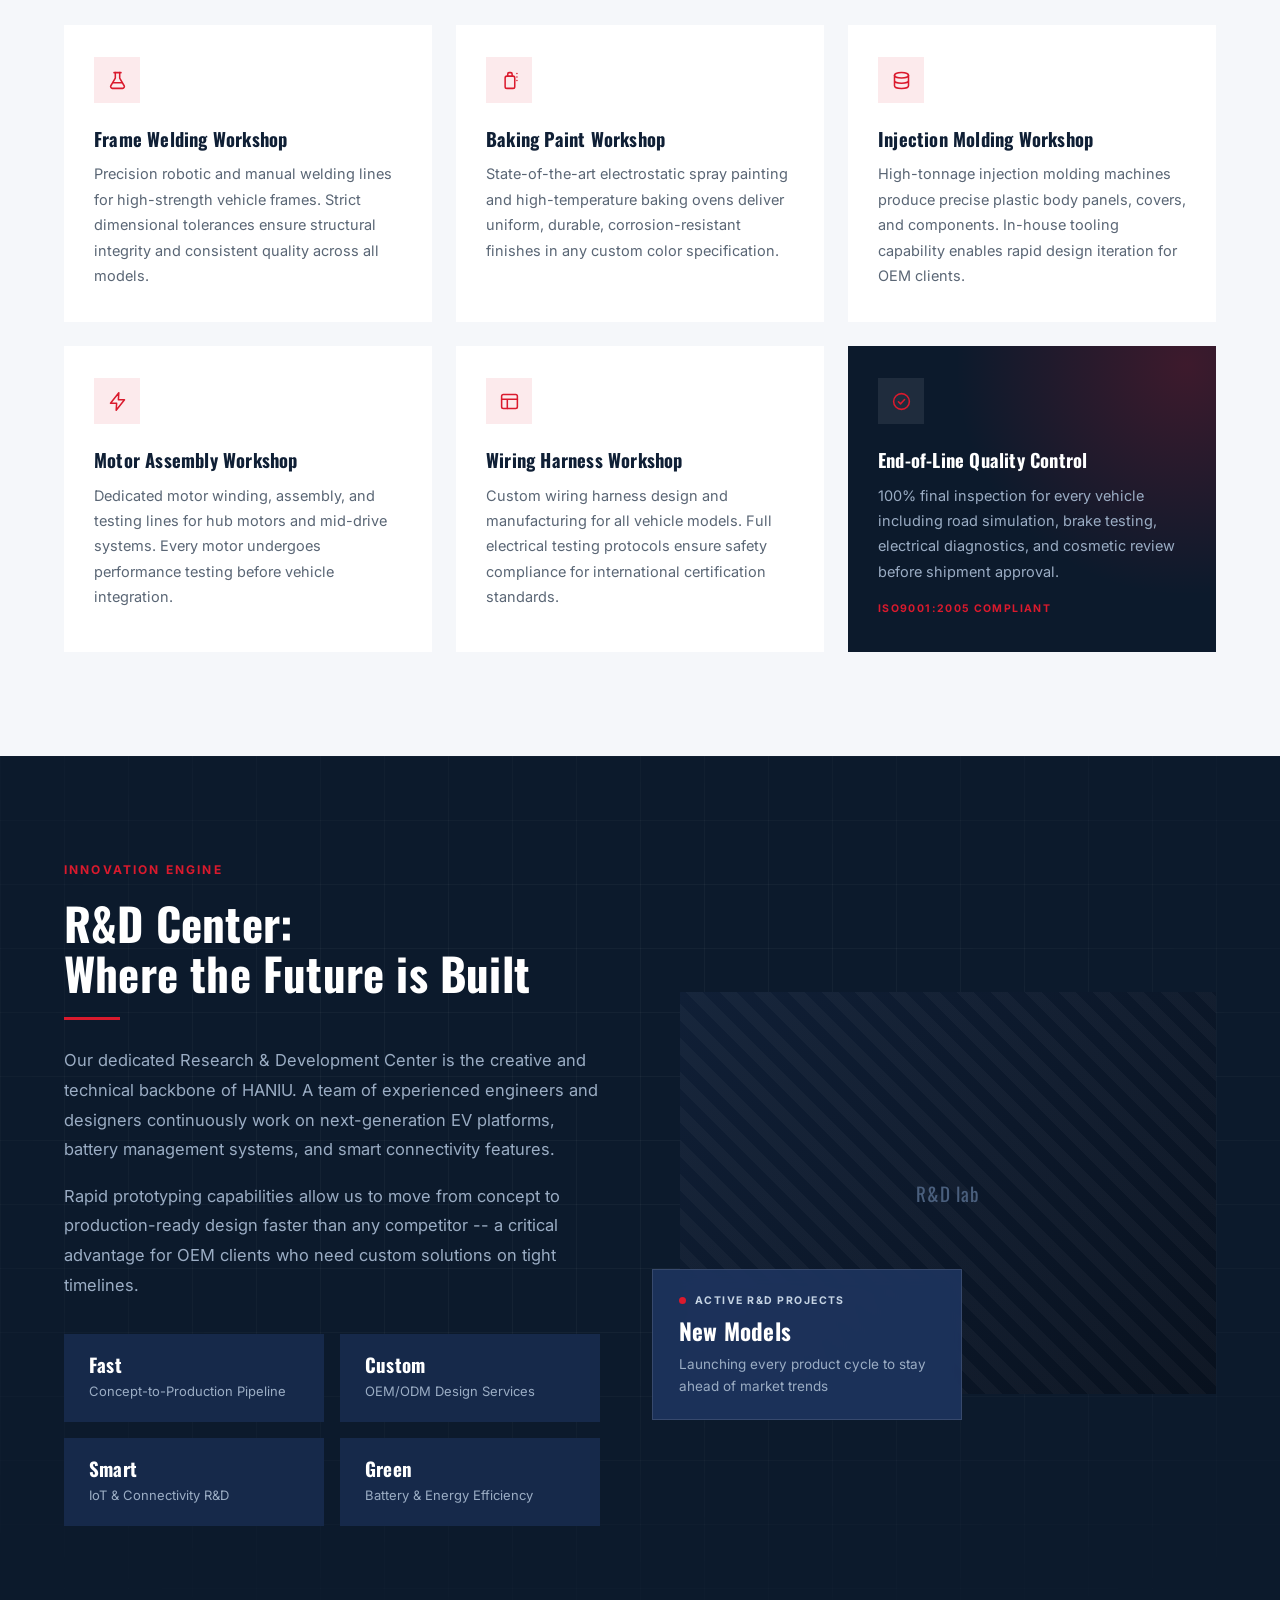
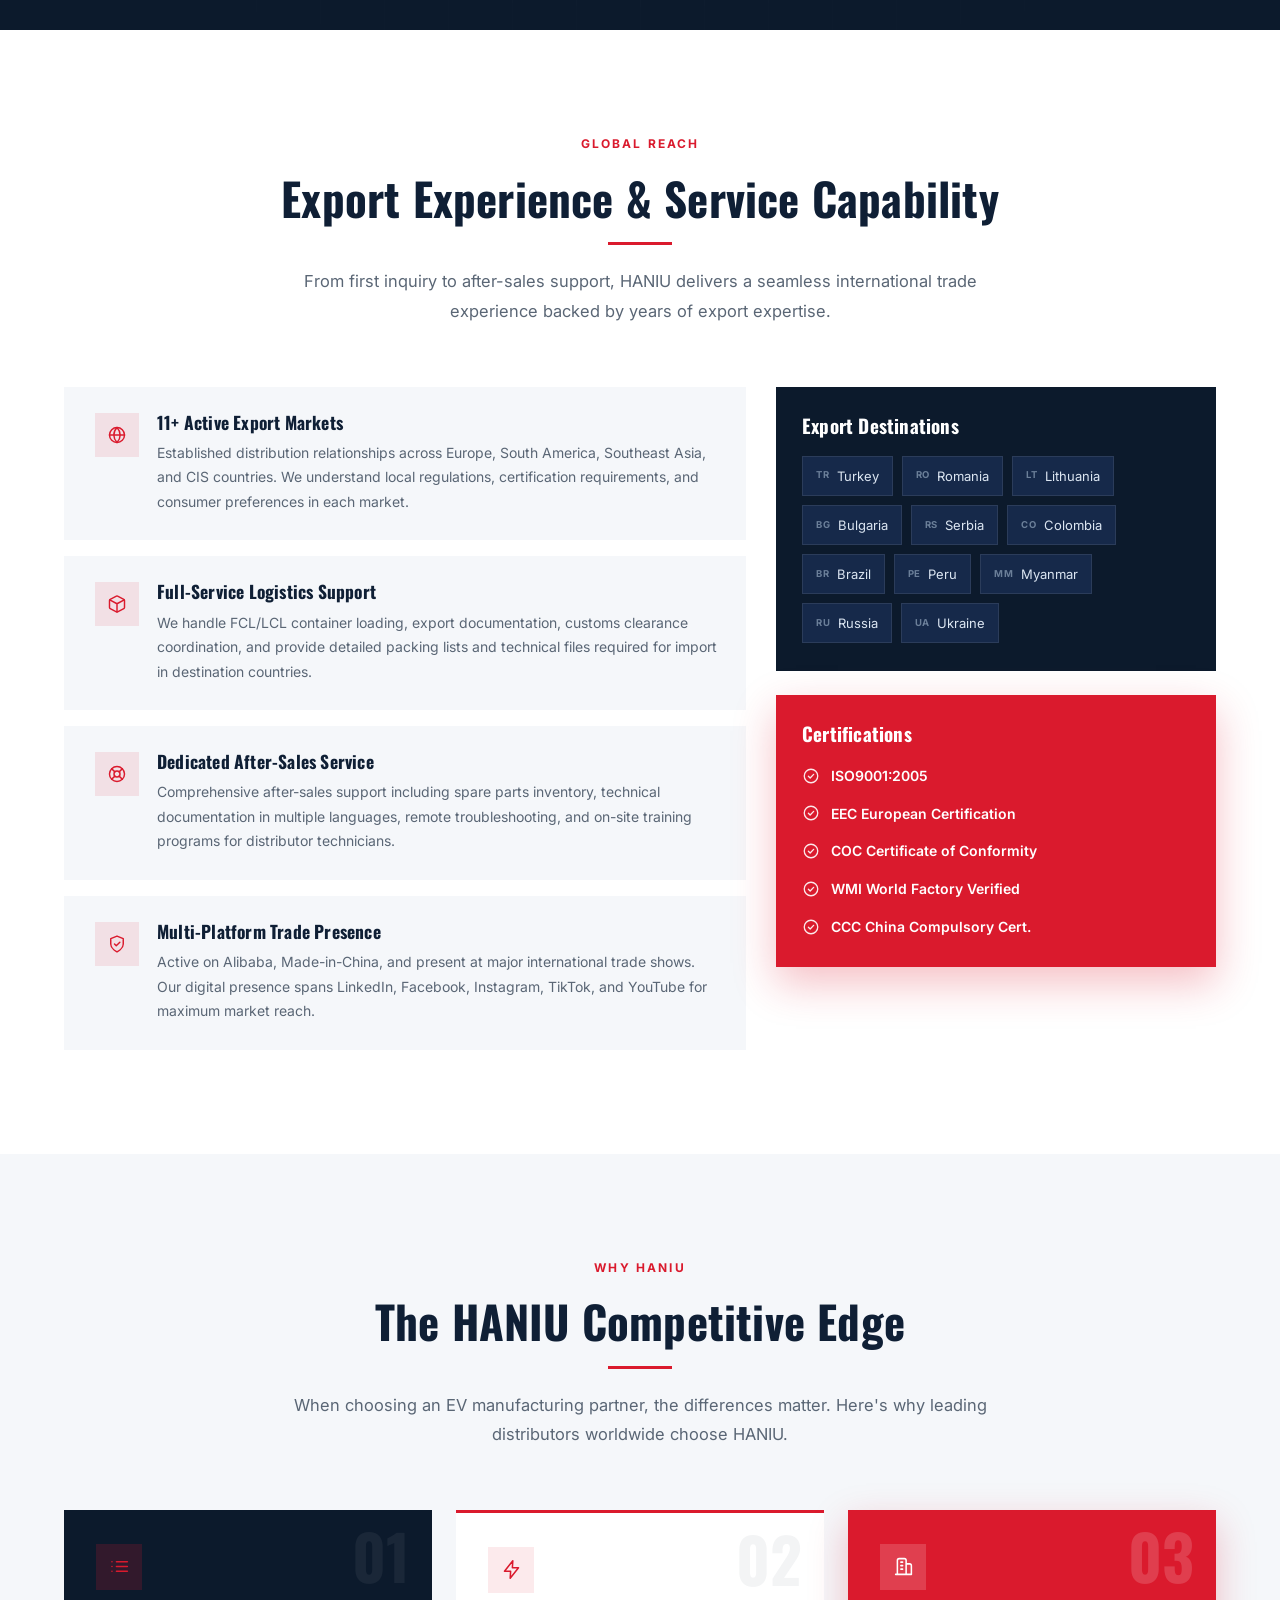
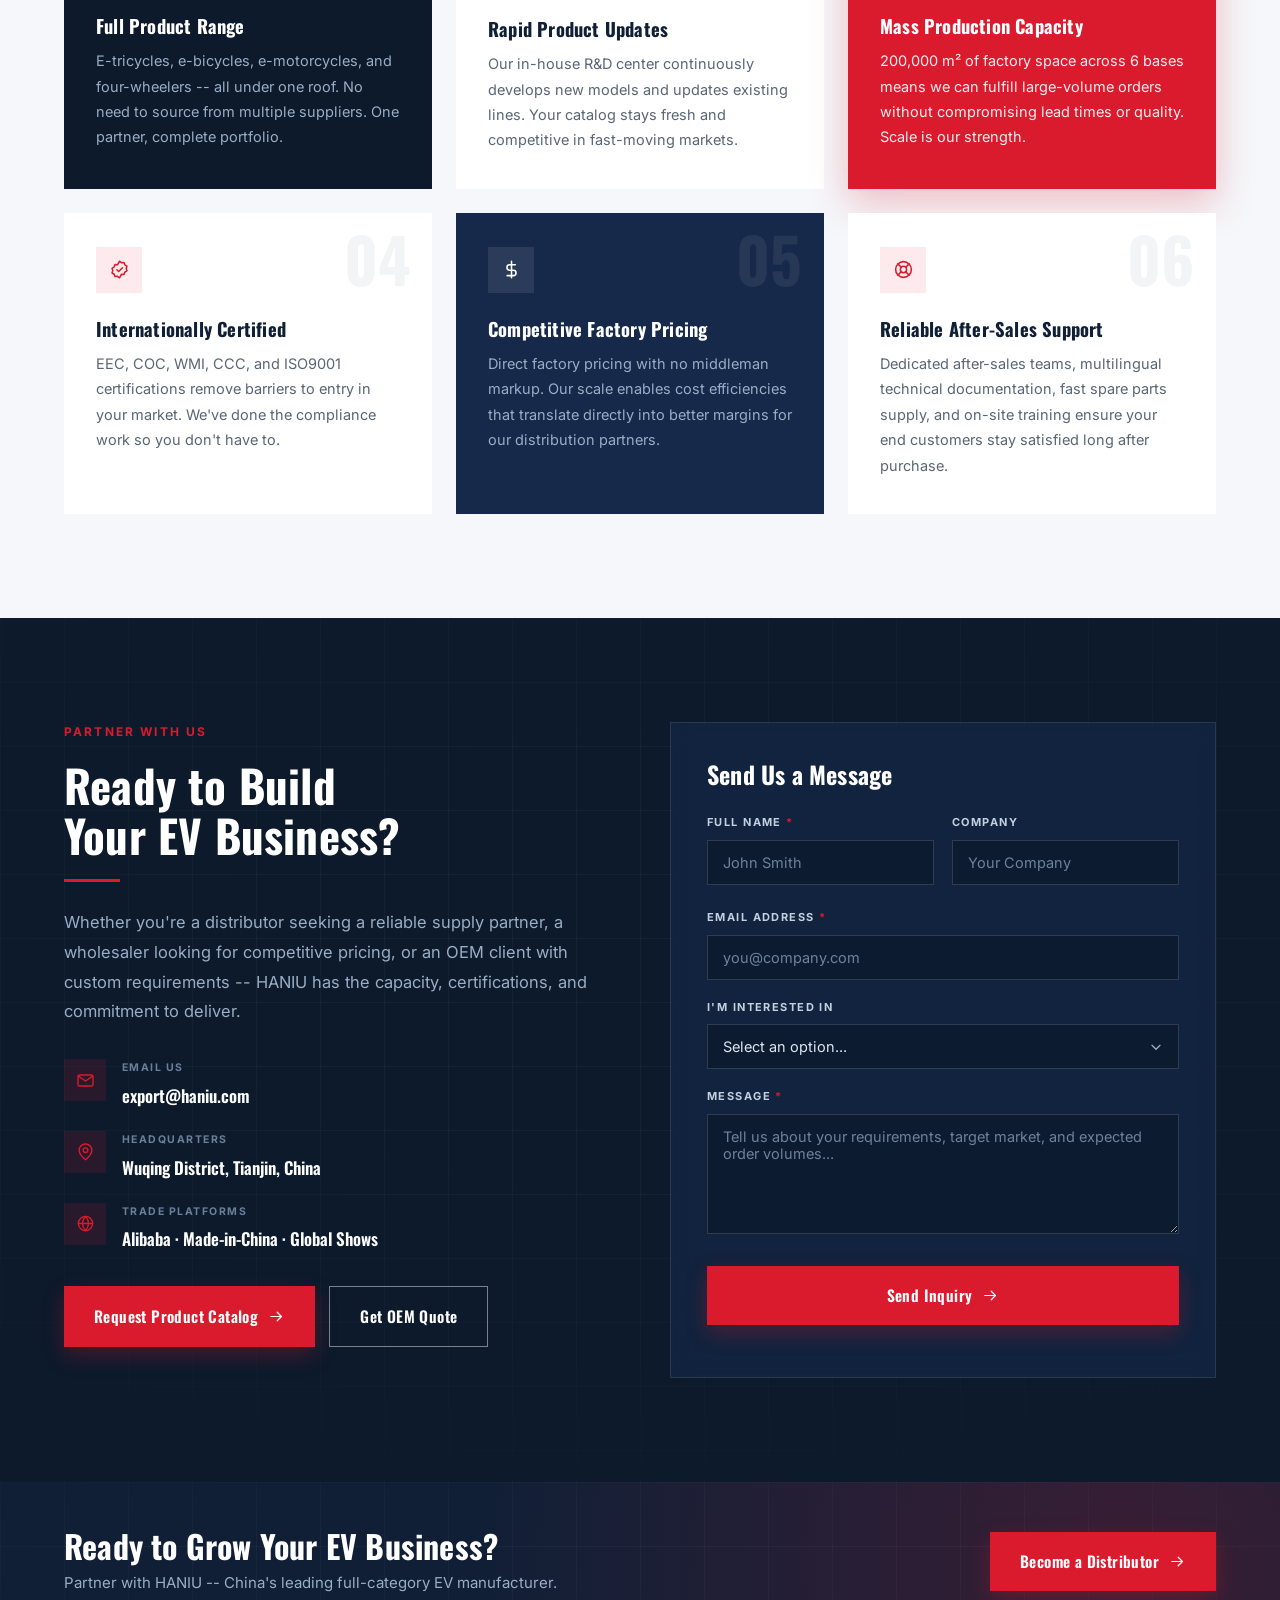
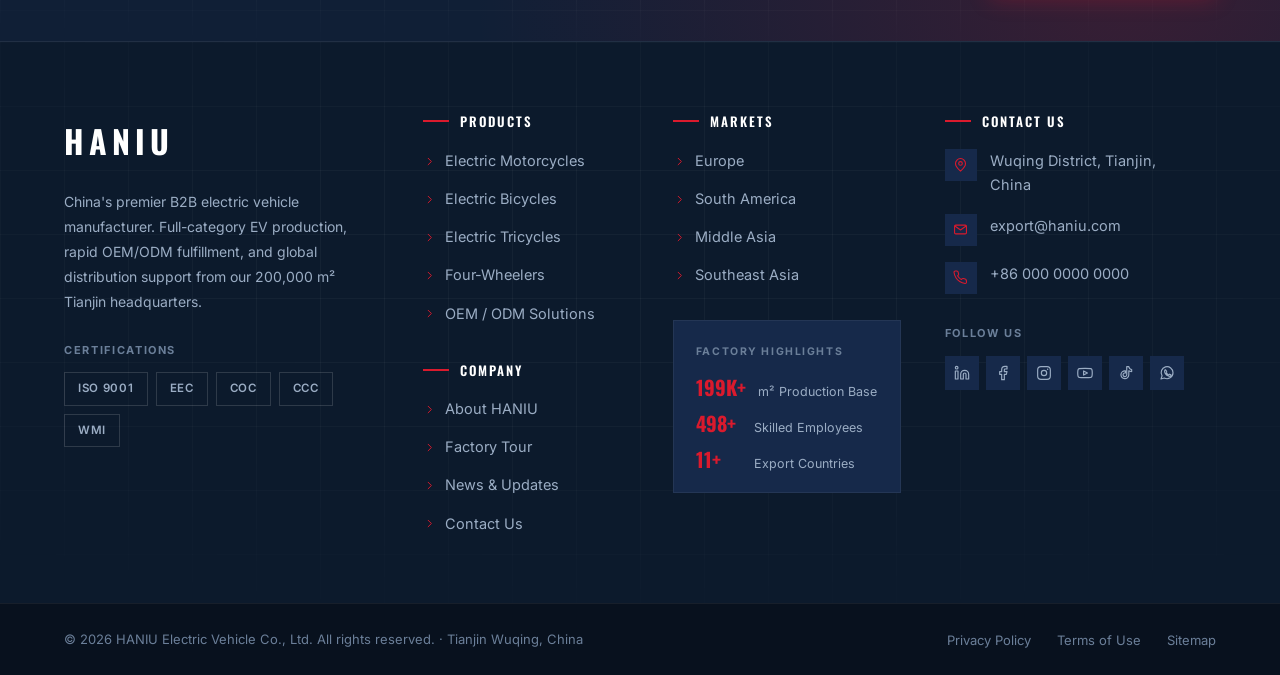
==== commit 20abf4c5: "Add Motors & Controllers category page Same pattern as electric-bicycles.html: shared page hero plus" ====
--- a/about-us.html
+++ b/about-us.html
@@ -97,7 +97,7 @@
           </button>
           <div class="dropdown">
             <ul class="dropdown__list">
-              <li><a href="#workshops"><span class="dropdown__dot"></span>Motors &amp; Controllers<small>Wuxi powertrain base</small></a></li>
+              <li><a href="motors-controllers.html"><span class="dropdown__dot"></span>Motors &amp; Controllers<small>Wuxi powertrain base</small></a></li>
               <li><a href="#workshops"><span class="dropdown__dot"></span>Batteries &amp; Chargers<small>Lithium &amp; lead-acid</small></a></li>
               <li><a href="#workshops"><span class="dropdown__dot"></span>Frames &amp; Body Parts<small>In-house welding</small></a></li>
               <li><a href="#workshops"><span class="dropdown__dot"></span>Wiring Harness<small>Custom looms</small></a></li>
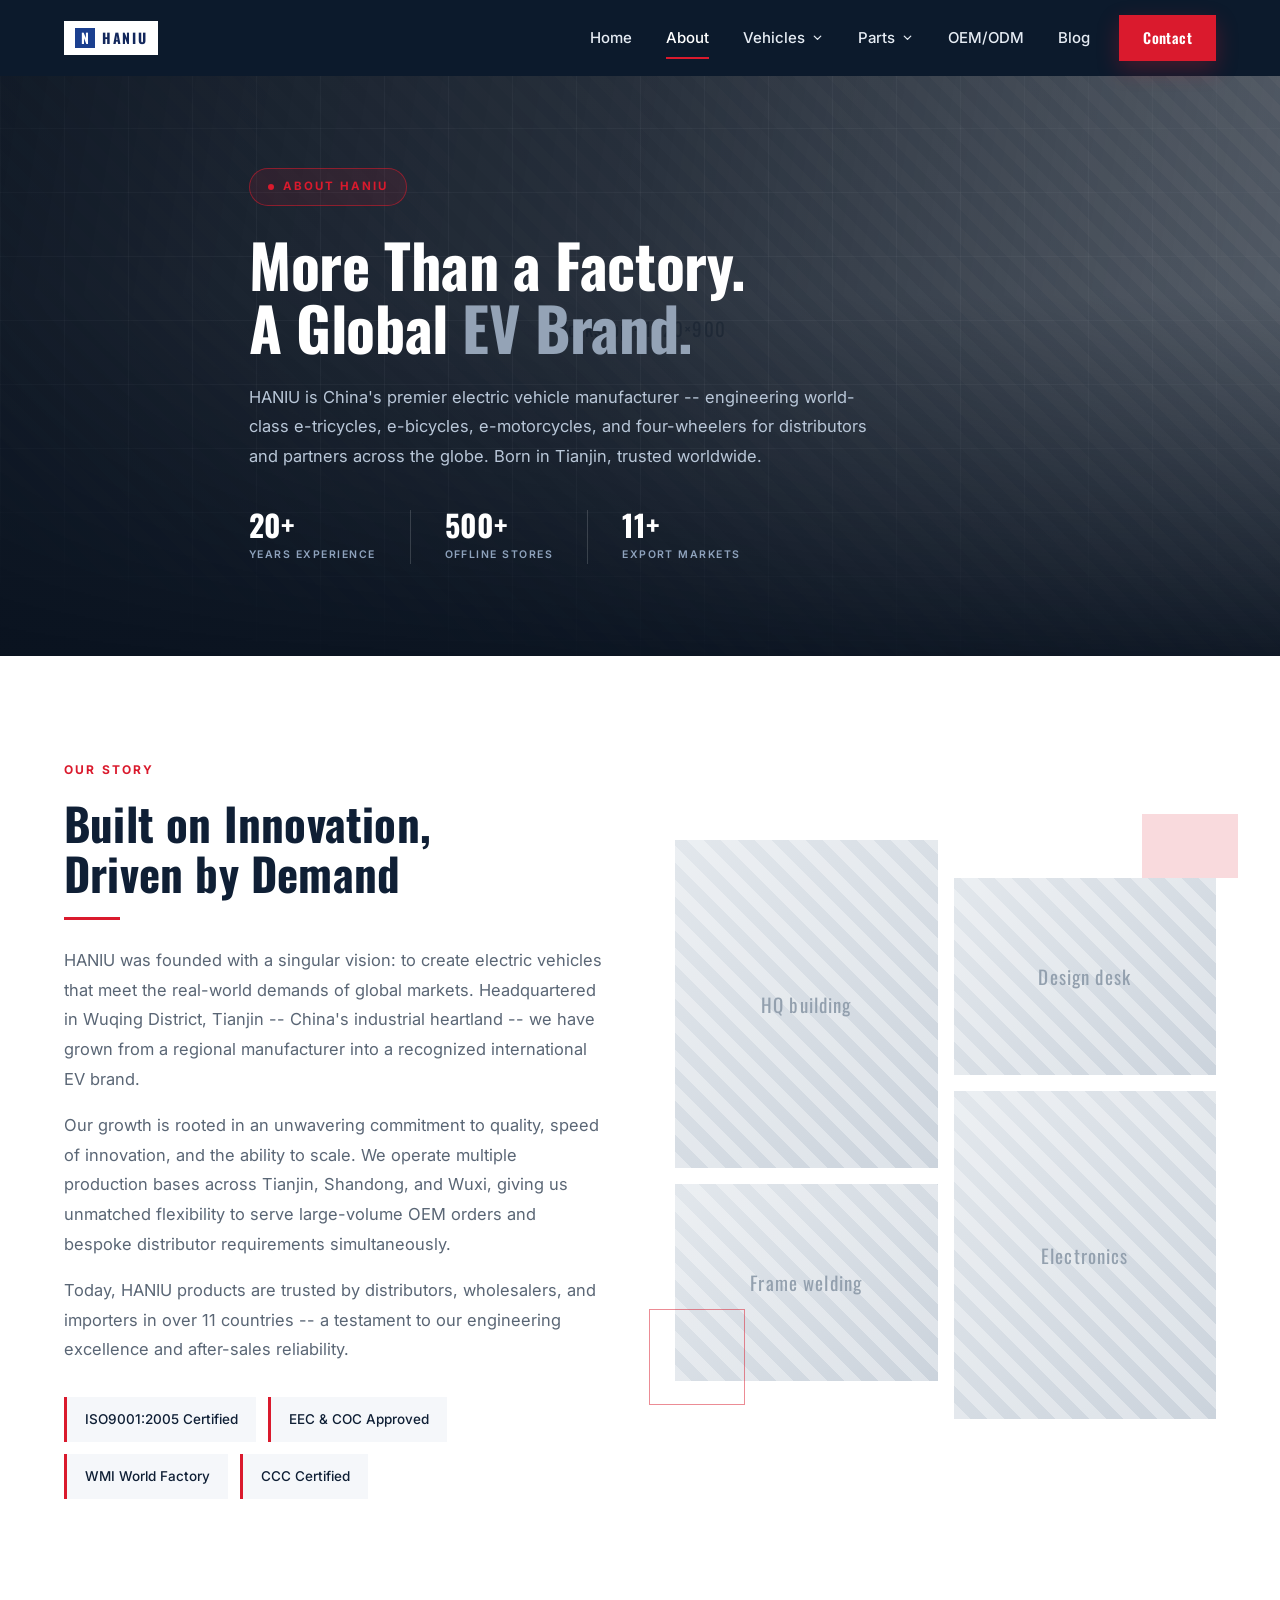
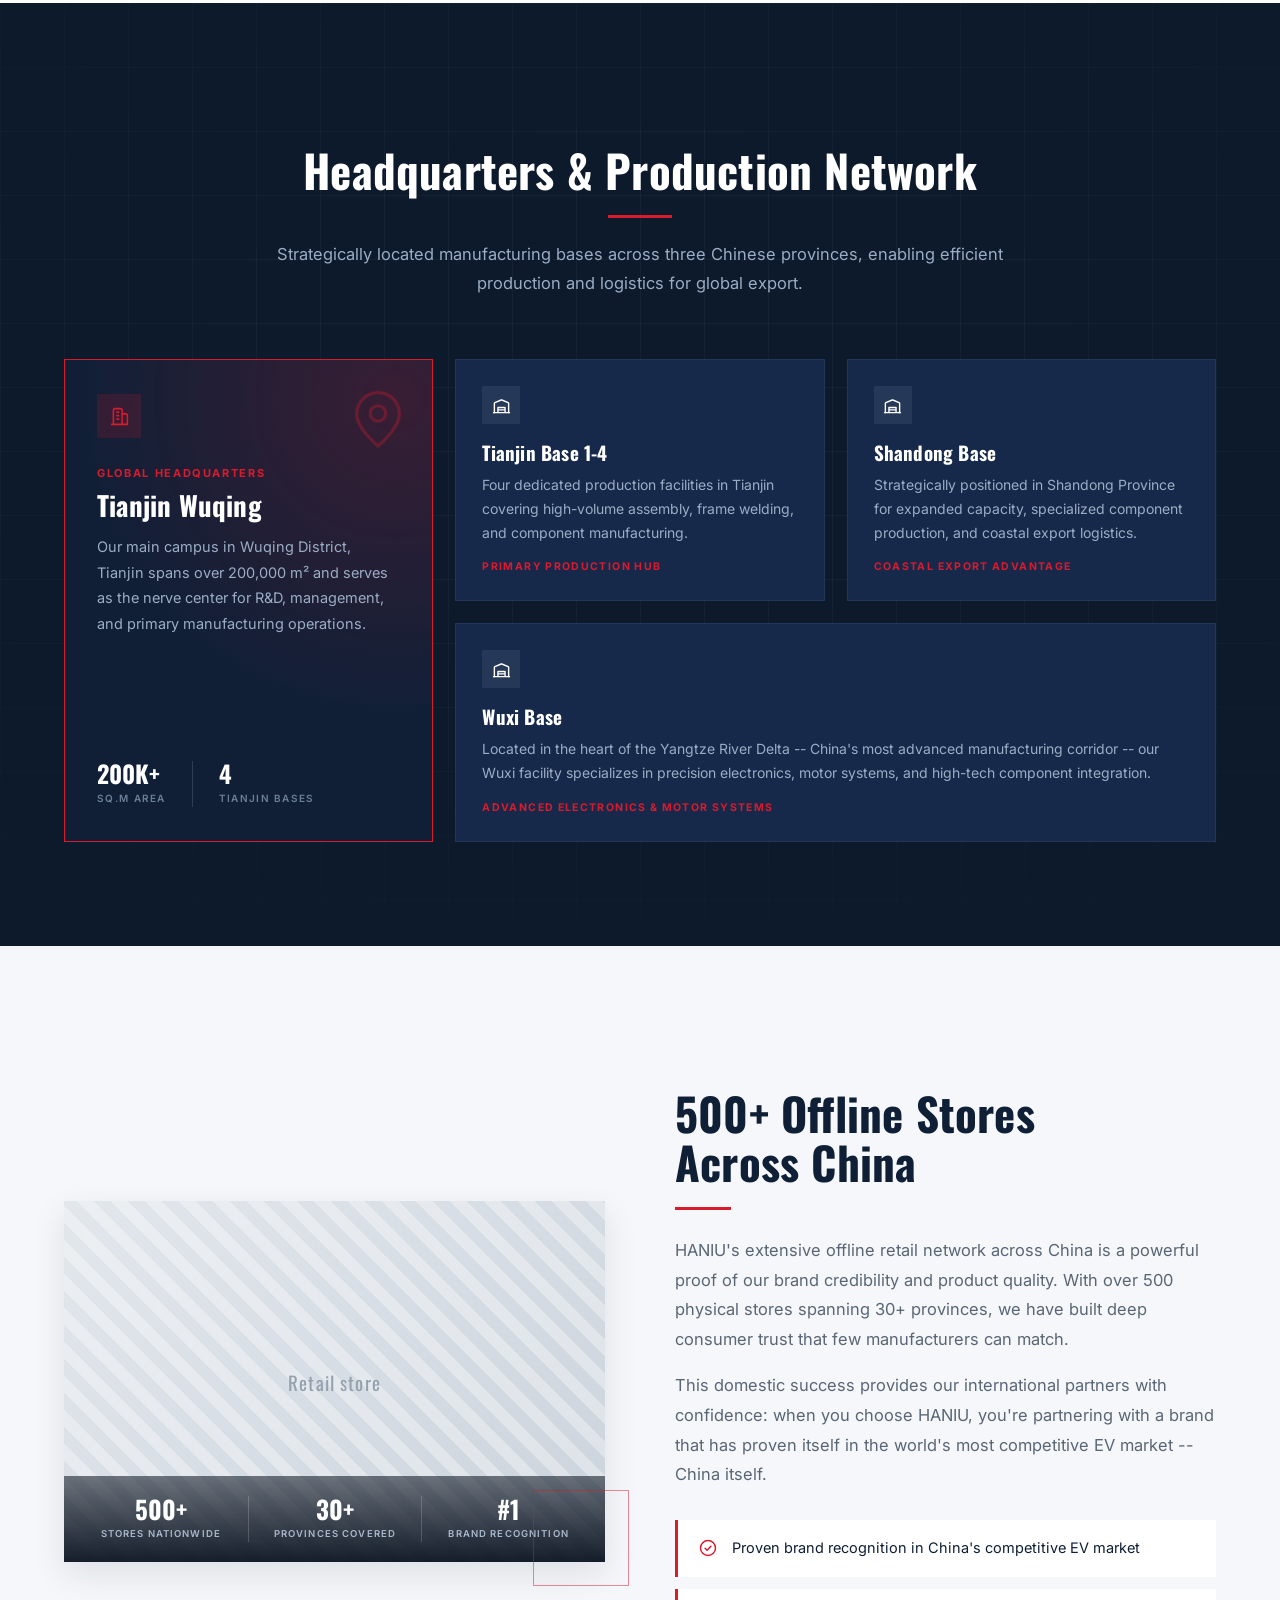
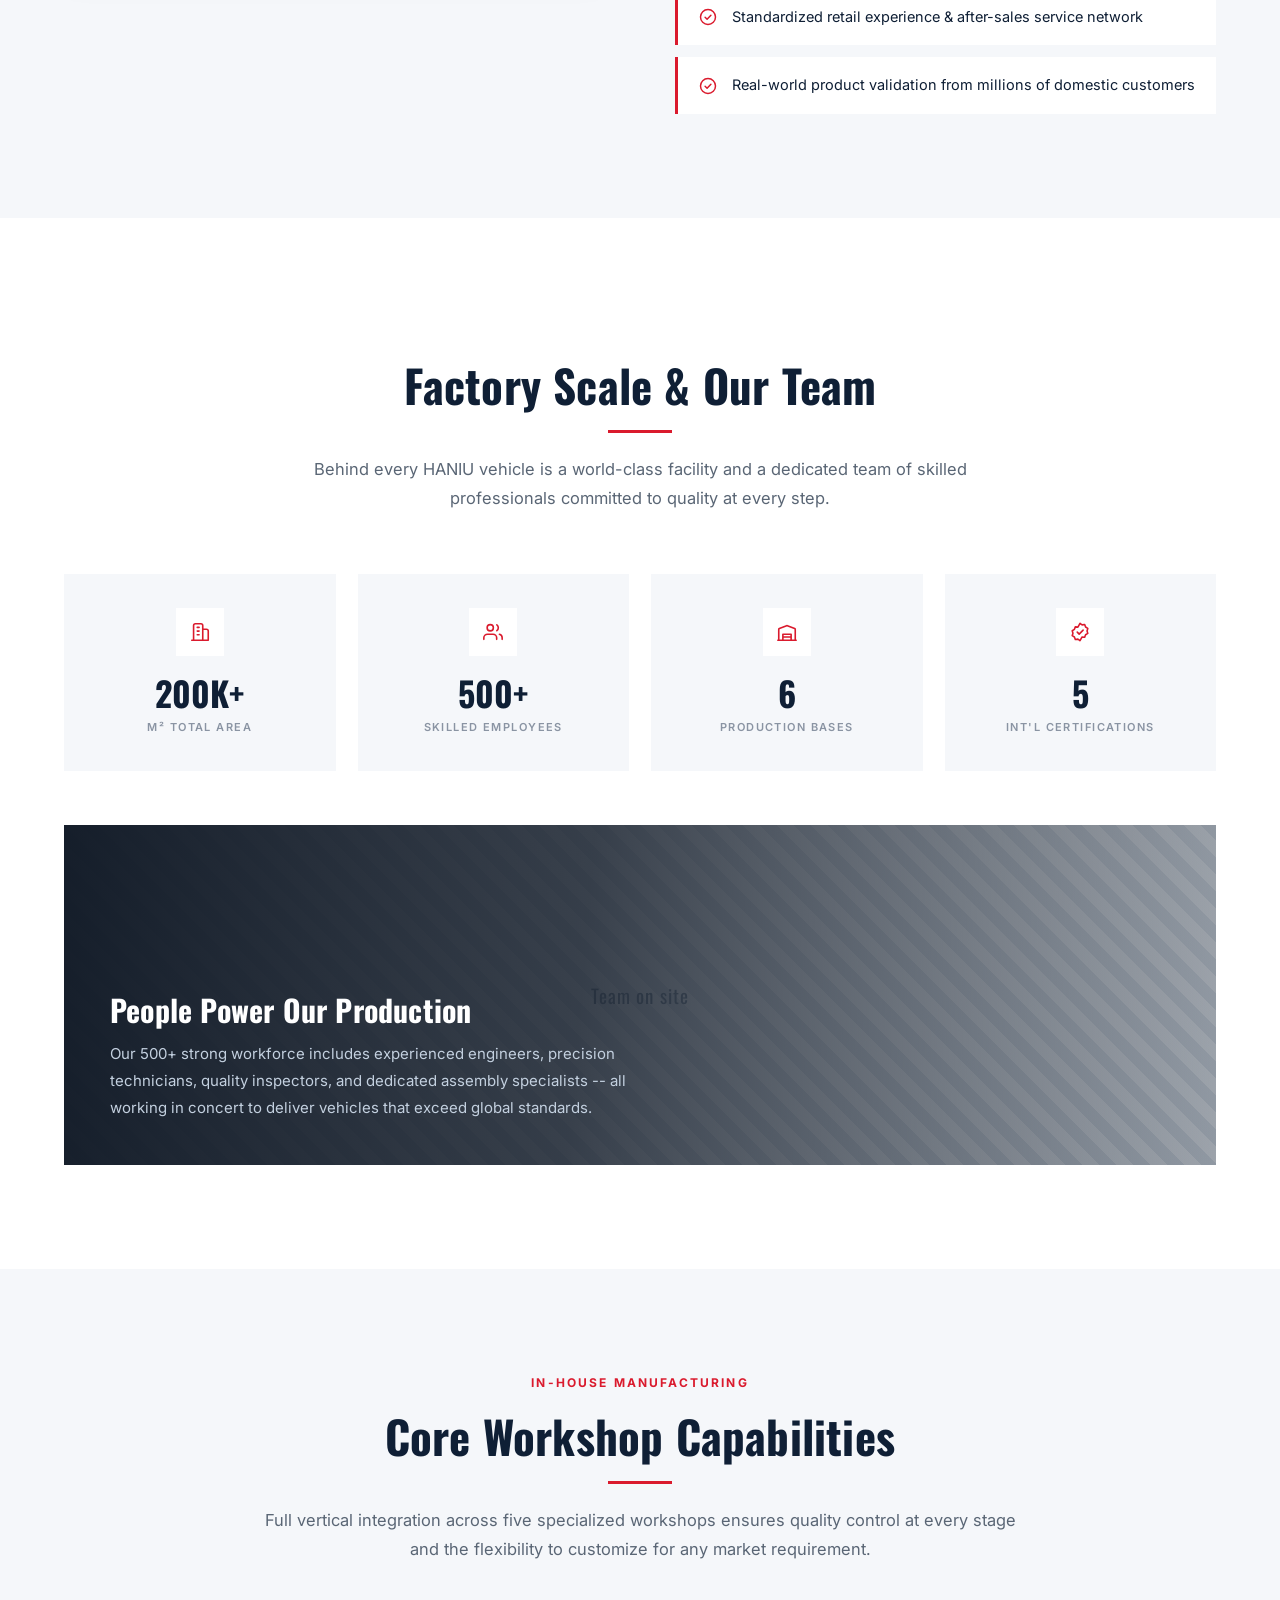
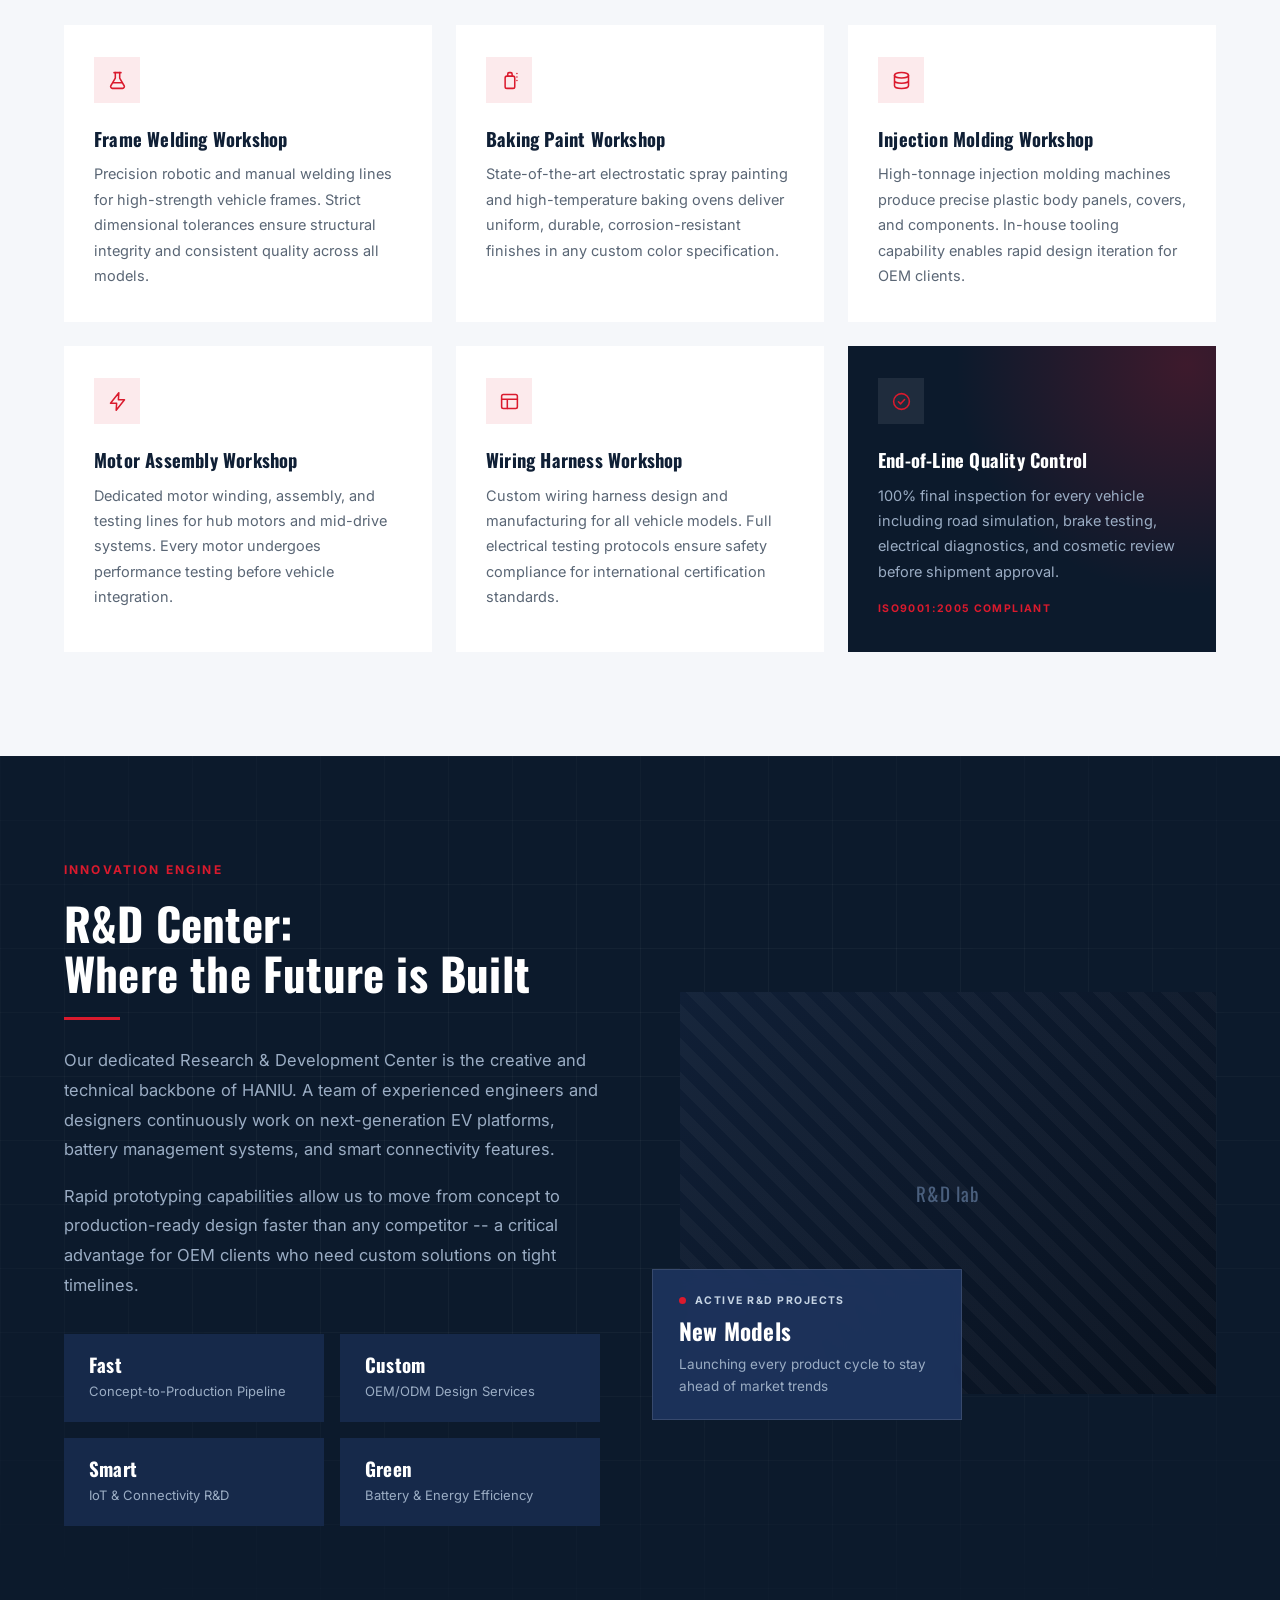
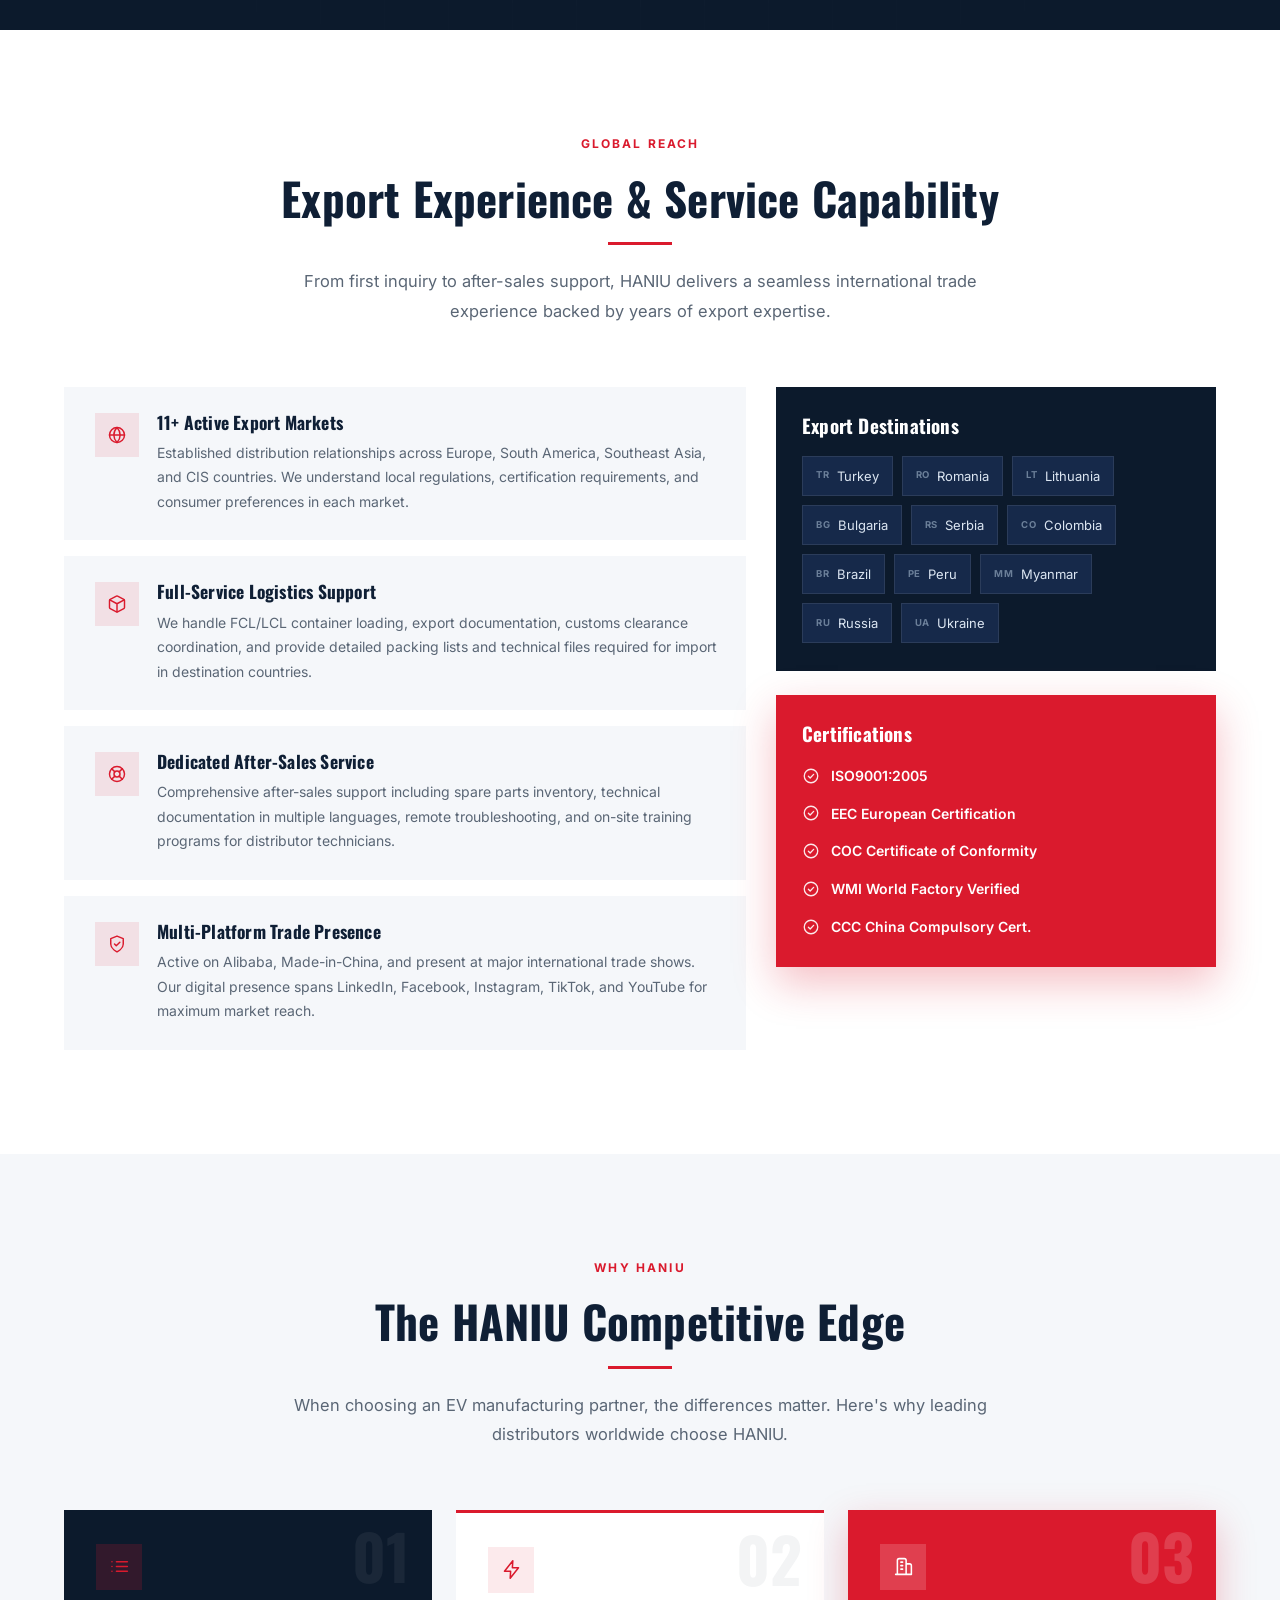
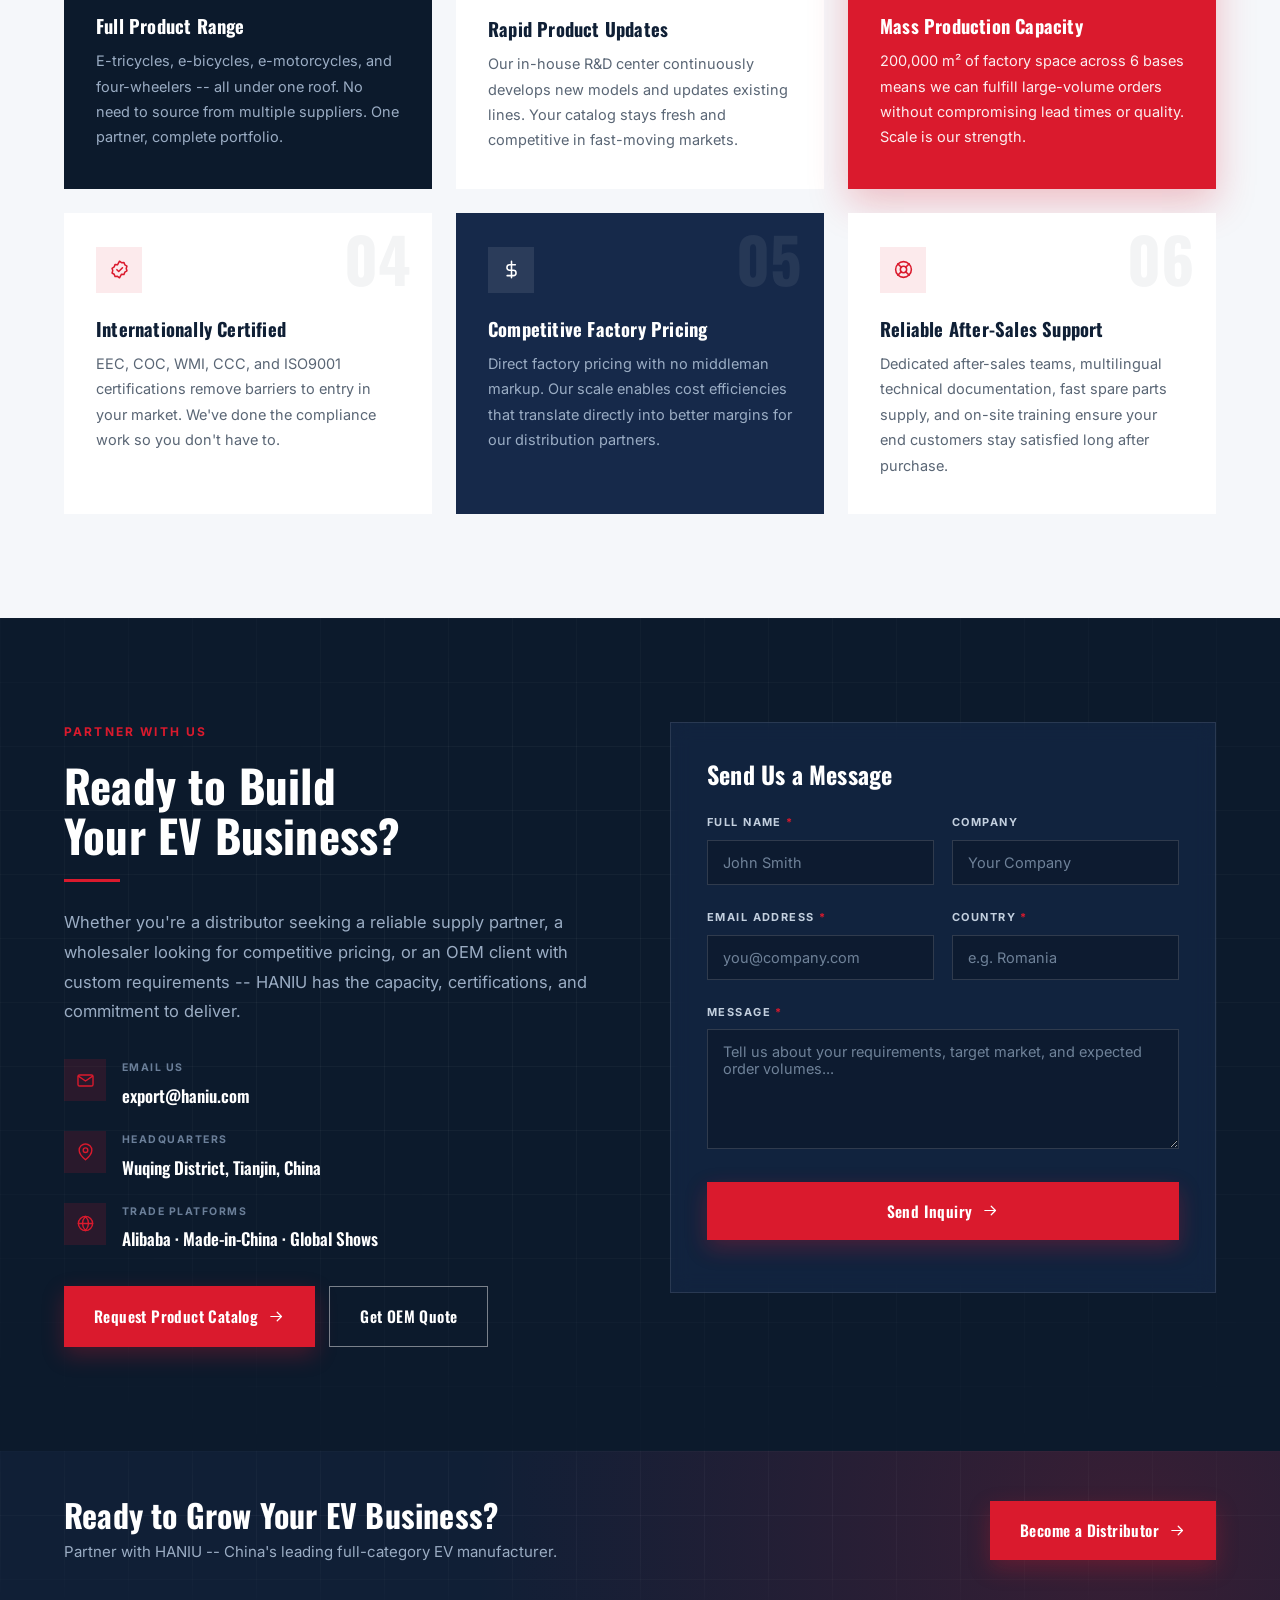
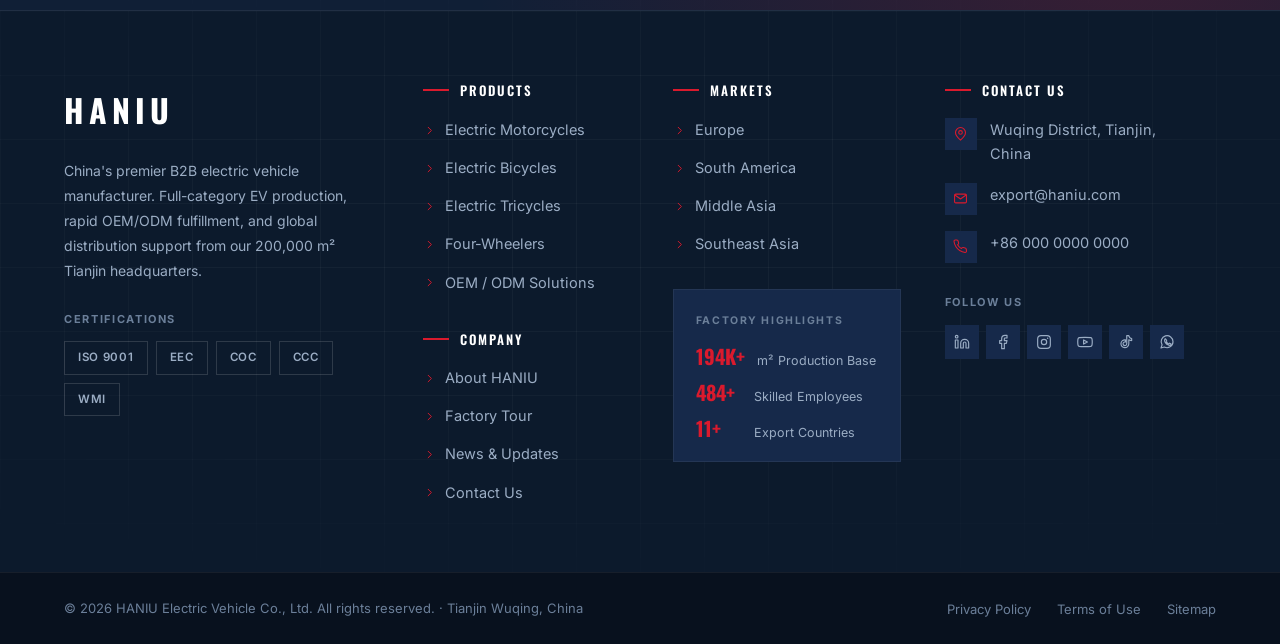
==== commit e1651b16: "Unify the inquiry form across all pages Removed the Product Interest / "I'm Interested In" select fr" ====
--- a/about-us.html
+++ b/about-us.html
@@ -633,22 +633,17 @@
           </div>
         </div>
 
-        <div class="field field--dark">
-          <label for="email">EMAIL ADDRESS <span class="req">*</span></label>
-          <input type="email" id="email" name="email" placeholder="you@company.com" required>
-          <small class="field__err"></small>
-        </div>
-
-        <div class="field field--dark">
-          <label for="interest">I'M INTERESTED IN</label>
-          <select id="interest" name="interest">
-            <option value="">Select an option...</option>
-            <option>Distribution Partnership</option>
-            <option>Wholesale Purchase</option>
-            <option>OEM / ODM Project</option>
-            <option>Spare Parts Supply</option>
-            <option>Factory Visit</option>
-          </select>
+        <div class="field-row">
+          <div class="field field--dark">
+            <label for="email">EMAIL ADDRESS <span class="req">*</span></label>
+            <input type="email" id="email" name="email" placeholder="you@company.com" required>
+            <small class="field__err"></small>
+          </div>
+          <div class="field field--dark">
+            <label for="country">COUNTRY <span class="req">*</span></label>
+            <input type="text" id="country" name="country" placeholder="e.g. Romania" required>
+            <small class="field__err"></small>
+          </div>
         </div>
 
         <div class="field field--dark">
